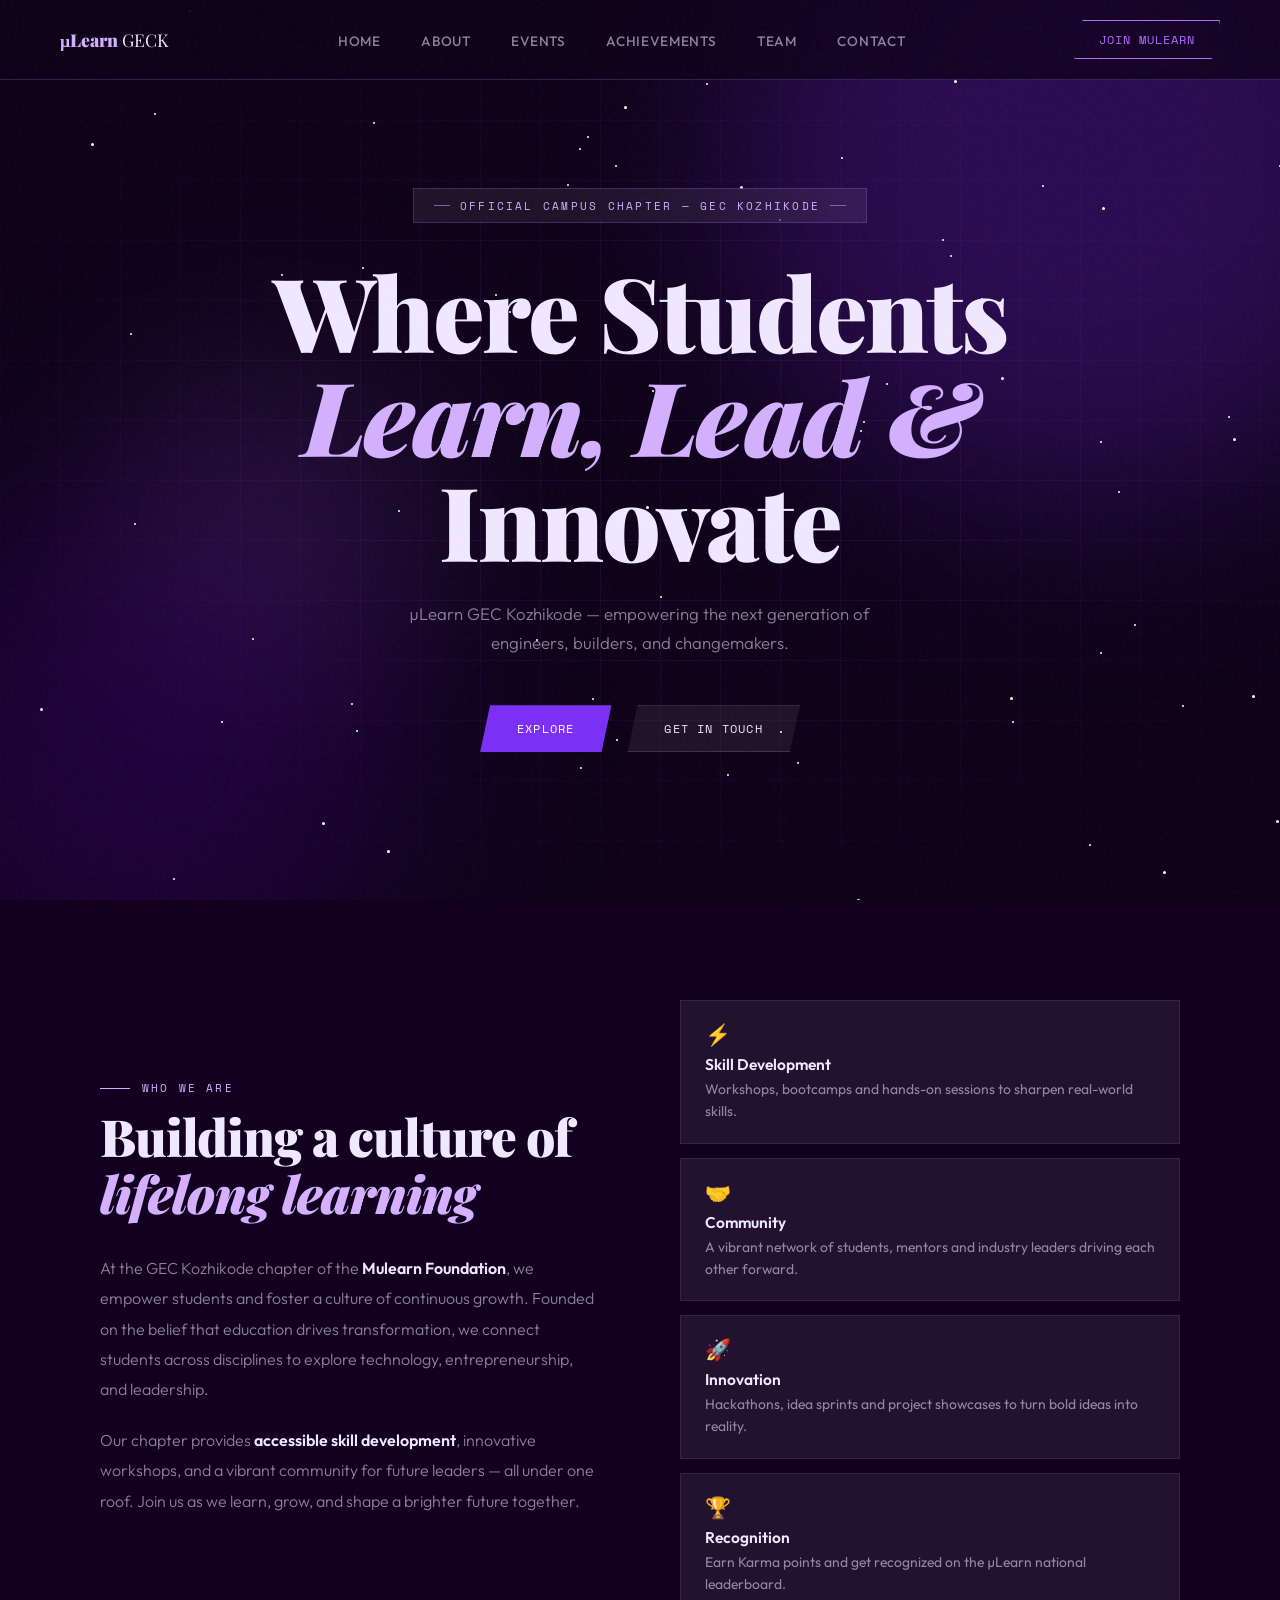
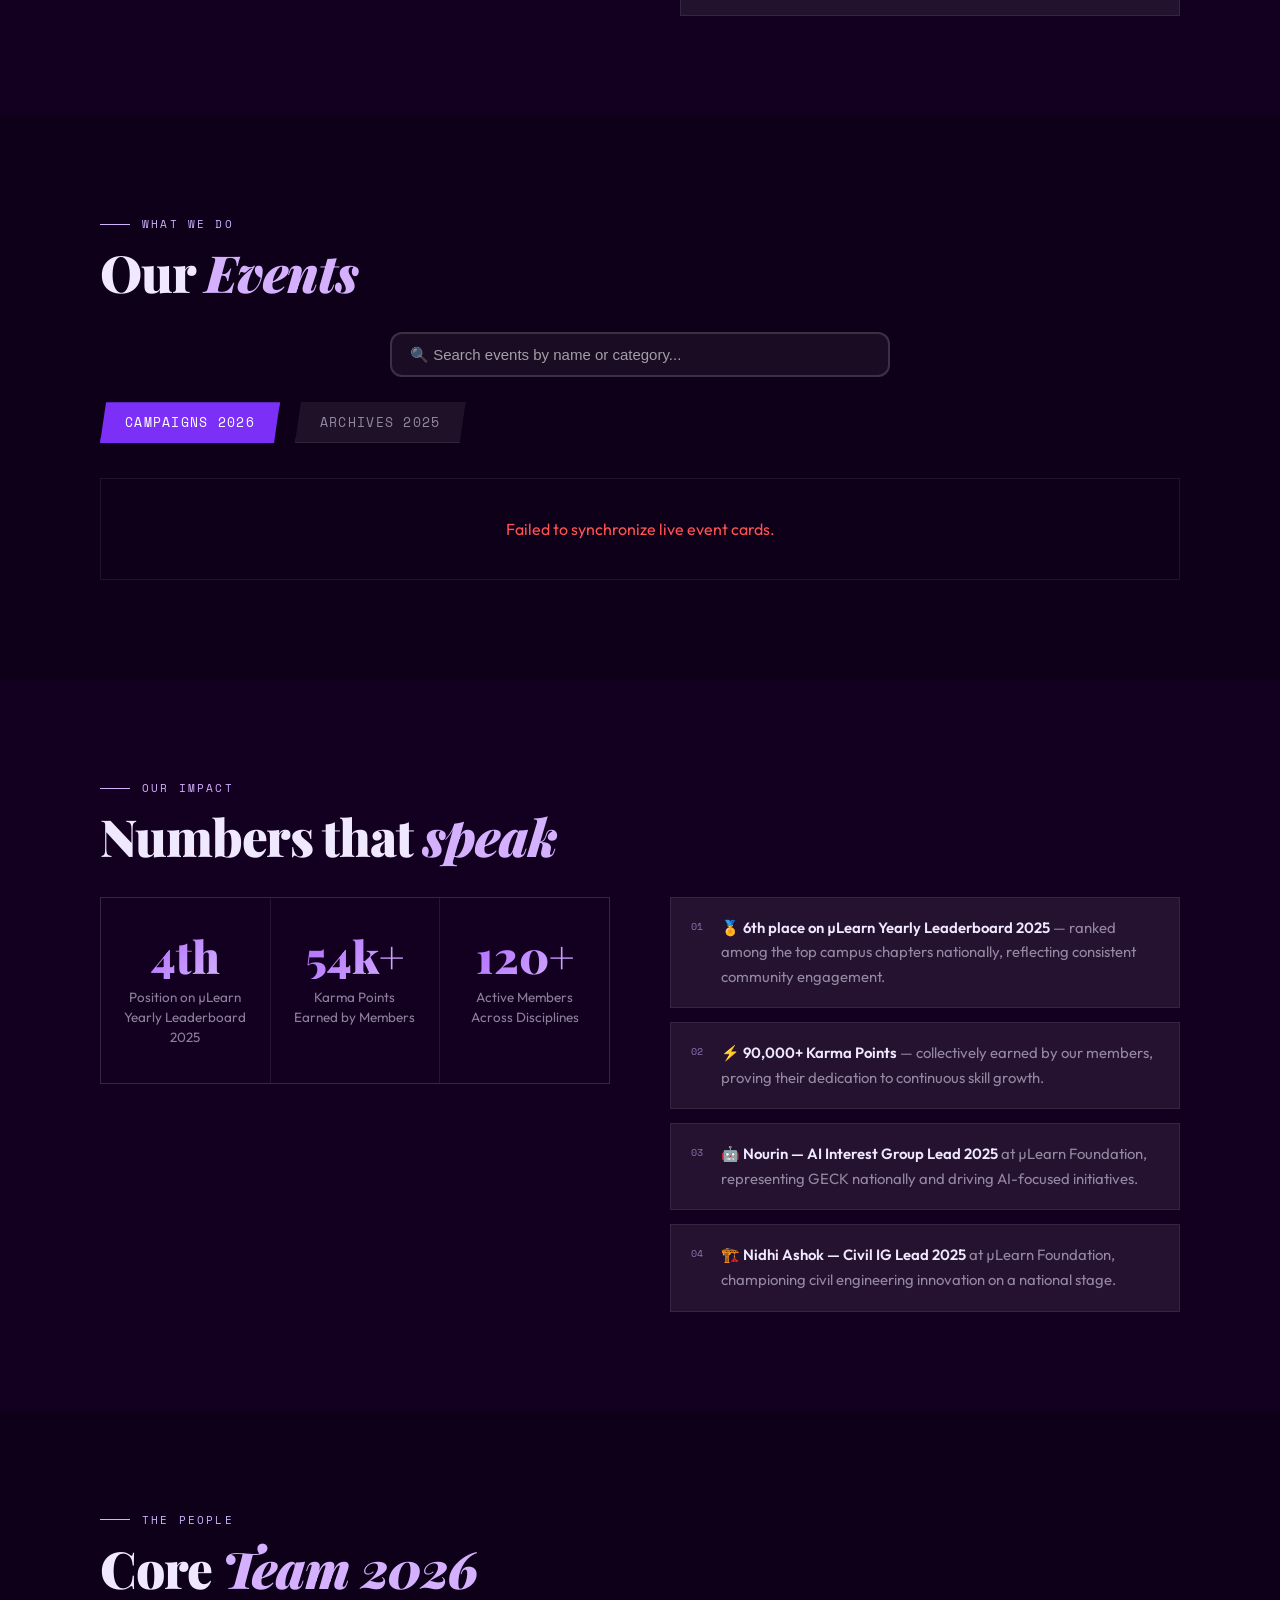
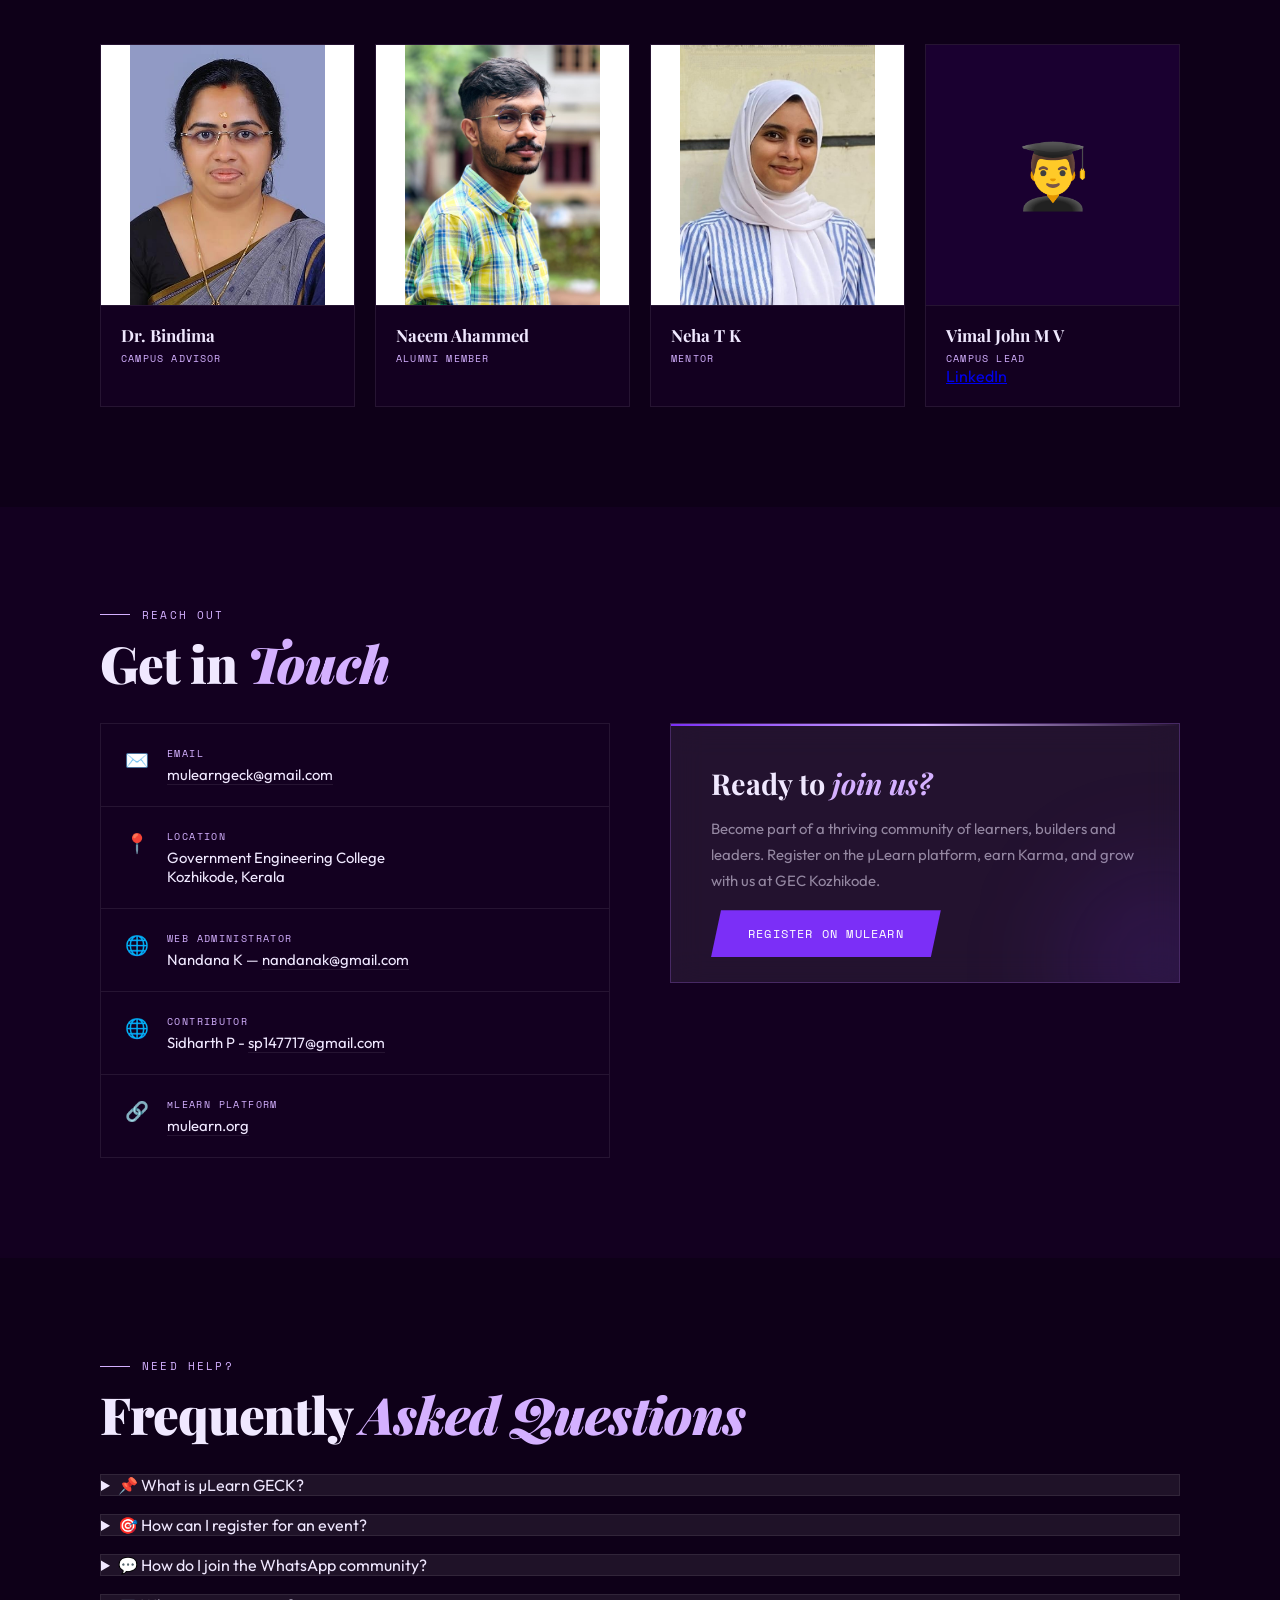
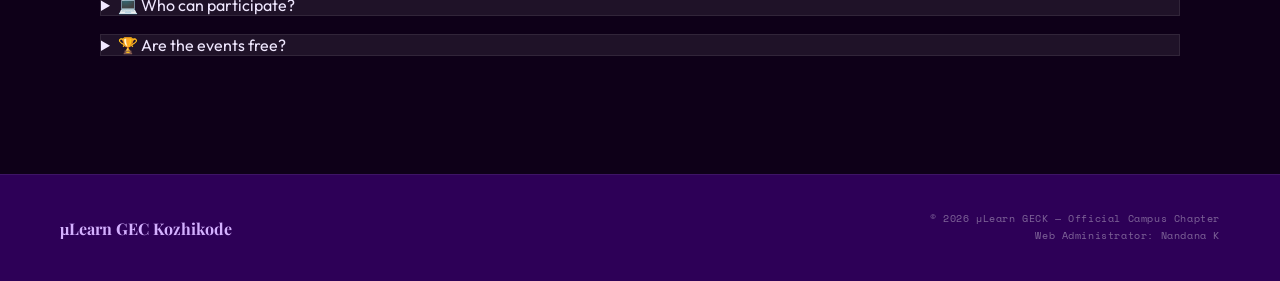
==== index.html @ adc40d64 "Update index.html" ====
<!DOCTYPE html>
<html lang="en">
<head>
  <meta charset="UTF-8" />
  <meta name="viewport" content="width=device-width, initial-scale=1.0"/>
  <title>µLearn GEC Kozhikode – Website</title>
  <link rel="stylesheet" href="styles.css">
  <style>
    /* Year Filter Tab Styling to match your website's purple cyber aesthetic */
    .year-filter-tabs {
      display: flex;
      gap: 15px;
      margin: 20px 0 35px 0;
    }
    .year-tab-btn {
      font-family: 'Space Mono', monospace;
      font-size: 0.8rem;
      letter-spacing: 0.1em;
      text-transform: uppercase;
      padding: 10px 24px;
      background: var(--glass);
      color: var(--text-muted);
      border: 1px solid var(--border-soft);
      cursor: pointer;
      transition: all 0.25s ease;
      clip-path: polygon(6px 0%, 100% 0%, calc(100% - 6px) 100%, 0% 100%);
    }
    .year-tab-btn:hover {
      border-color: var(--purple-light);
      color: var(--text);
    }
    .year-tab-btn.active {
      background: var(--purple-mid);
      color: var(--white);
      border-color: var(--purple-mid);
      box-shadow: 0 0 15px rgba(123,47,247,0.3);
    }
  </style>
</head>
<body>

  <nav>
    <a class="nav-brand" href="#home">µLearn <span>GECK</span></a>
    <ul class="nav-links">
      <li><a href="#home">Home</a></li>
      <li><a href="#about">About</a></li>
      <li><a href="#events">Events</a></li>
      <li><a href="#achievements">Achievements</a></li>
      <li><a href="#team">Team</a></li>
      <li><a href="#contact">Contact</a></li>
    </ul>
    <a class="nav-cta" href="https://mulearn.org" target="_blank">Join MuLearn</a>
  </nav>

  <section id="home">
    <div class="hero-grid-bg"></div>
    <div class="hero-orb orb-1"></div>
    <div class="hero-orb orb-2"></div>
    <div class="hero-orb orb-3"></div>
    <div class="stars" id="stars"></div>

    <div class="hero-inner">
      <div class="hero-eyebrow">Official Campus Chapter — GEC Kozhikode</div>
      <h1 class="hero-title">
        <span class="block">Where Students</span>
        <span class="block italic">Learn, Lead &</span>
        <span class="block">Innovate</span>
      </h1>
      <p class="hero-sub">
        µLearn GEC Kozhikode — empowering the next generation of<br/>
        engineers, builders, and changemakers.
      </p>
      <div class="hero-cta">
        <a class="btn-primary" href="#about">Explore</a>
        <a class="btn-ghost" href="#contact">Get In Touch</a>
      </div>
    </div>
  </section>

  <section id="about">
    <div class="wrap">
      <div class="about-layout">
        <div class="about-text reveal">
          <div class="section-eyebrow">Who We Are</div>
          <h2 class="section-heading">Building a culture of <span class="accent">lifelong learning</span></h2>
          <p>At the GEC Kozhikode chapter of the <strong>Mulearn Foundation</strong>, we empower students and foster a culture of continuous growth. Founded on the belief that education drives transformation, we connect students across disciplines to explore technology, entrepreneurship, and leadership.</p>
          <p>Our chapter provides <strong>accessible skill development</strong>, innovative workshops, and a vibrant community for future leaders — all under one roof. Join us as we learn, grow, and shape a brighter future together.</p>
        </div>
        <div class="about-pillars reveal" style="transition-delay:0.15s">
          <div class="pillar">
            <div class="pillar-icon">⚡</div>
            <div class="pillar-title">Skill Development</div>
            <div class="pillar-text">Workshops, bootcamps and hands-on sessions to sharpen real-world skills.</div>
          </div>
          <div class="pillar">
            <div class="pillar-icon">🤝</div>
            <div class="pillar-title">Community</div>
            <div class="pillar-text">A vibrant network of students, mentors and industry leaders driving each other forward.</div>
          </div>
          <div class="pillar">
            <div class="pillar-icon">🚀</div>
            <div class="pillar-title">Innovation</div>
            <div class="pillar-text">Hackathons, idea sprints and project showcases to turn bold ideas into reality.</div>
          </div>
          <div class="pillar">
            <div class="pillar-icon">🏆</div>
            <div class="pillar-title">Recognition</div>
            <div class="pillar-text">Earn Karma points and get recognized on the µLearn national leaderboard.</div>
          </div>
        </div>
      </div>
    </div>
  </section>

  <section id="events">
    <div class="wrap">
      <div class="section-eyebrow reveal">What We Do</div>
      <h2 class="section-heading reveal">Our <span class="accent">Events</span></h2>
      <div class="event-search reveal">
          <input
              type="text"
              id="eventSearch"
              placeholder="🔍 Search events by name or category..."
          >
      </div>
      <div class="year-filter-tabs reveal">
        <button class="year-tab-btn active" onclick="filterEventsByYear('2026', this)">Campaigns 2026</button>
        <button class="year-tab-btn" onclick="filterEventsByYear('2025', this)">Archives 2025</button>
      </div>

      <div class="slideshow-wrap reveal" style="transition-delay:0.1s">
        <div class="slides-track" id="slidesTrack">
          <p id="event-loading-msg" style="text-align: center; color: rgba(255,255,255,0.4); padding: 60px; width: 100%; font-family: 'Space Mono', monospace; font-size: 0.9rem;">
            Synchronizing with µLearn database operations matrix...
          </p>
        </div>
      </div>
    </div>
  </section>

  <section id="achievements">
    <div class="wrap">
      <div class="section-eyebrow reveal">Our Impact</div>
      <h2 class="section-heading reveal">Numbers that <span class="accent">speak</span></h2>
      <div class="achievements-layout">
        <div>
          <div class="stats-grid reveal" style="transition-delay:0.1s">
            <div class="stat-cell">
              <div class="stat-number" data-target="6" data-suffix="th">—</div>
              <div class="stat-label">Position on µLearn<br/>Yearly Leaderboard 2025</div>
            </div>
            <div class="stat-cell">
              <div class="stat-number" data-target="90" data-suffix="k+">—</div>
              <div class="stat-label">Karma Points<br/>Earned by Members</div>
            </div>
            <div class="stat-cell">
              <div class="stat-number" data-target="200" data-suffix="+">—</div>
              <div class="stat-label">Active Members<br/>Across Disciplines</div>
            </div>
          </div>
        </div>
        <div class="highlights-list reveal" style="transition-delay:0.2s">
          <div class="highlight-item">
            <div class="highlight-num">01</div>
            <div class="highlight-text"><strong>🏅 6th place on µLearn Yearly Leaderboard 2025</strong> — ranked among the top campus chapters nationally, reflecting consistent community engagement.</div>
          </div>
          <div class="highlight-item">
            <div class="highlight-num">02</div>
            <div class="highlight-text"><strong>⚡ 90,000+ Karma Points</strong> — collectively earned by our members, proving their dedication to continuous skill growth.</div>
          </div>
          <div class="highlight-item">
            <div class="highlight-num">03</div>
            <div class="highlight-text"><strong>🤖 Nourin — AI Interest Group Lead 2025</strong> at µLearn Foundation, representing GECK nationally and driving AI-focused initiatives.</div>
          </div>
          <div class="highlight-item">
            <div class="highlight-num">04</div>
            <div class="highlight-text"><strong>🏗️ Nidhi Ashok — Civil IG Lead 2025</strong> at µLearn Foundation, championing civil engineering innovation on a national stage.</div>
          </div>
        </div>
      </div>
    </div>
  </section>

  <section id="team">
    <div class="wrap">
      <div class="section-eyebrow reveal">The People</div>
      <h2 class="section-heading reveal">Core <span class="accent">Team 2026</span></h2>
      <div class="team-grid">
        <div class="team-card reveal">
          <div class="team-photo-wrap">
            <img class="team-photo" src="bindima.jpeg" alt="Dr. Bindima" onerror="this.parentElement.innerHTML='<div class=team-photo-placeholder>👩‍🏫</div>'">
          </div>
          <div class="team-info">
            <div class="team-name">Dr. Bindima</div>
            <div class="team-role">Campus Advisor</div>
          </div>
        </div>
        <div class="team-card reveal" style="transition-delay:0.1s">
          <div class="team-photo-wrap">
            <img class="team-photo" src="naem.jpeg" alt="Naeem Ahammed" onerror="this.parentElement.innerHTML='<div class=team-photo-placeholder>👨‍💻</div>'">
          </div>
          <div class="team-info">
            <div class="team-name">Naeem Ahammed</div>
            <div class="team-role">Alumni Member</div>
          </div>
        </div>
        <div class="team-card reveal" style="transition-delay:0.2s">
          <div class="team-photo-wrap">
            <img class="team-photo" src="neha.jpeg" alt="Neha T K" onerror="this.parentElement.innerHTML='<div class=team-photo-placeholder>👩‍💻</div>'">
          </div>
          <div class="team-info">
            <div class="team-name">Neha T K</div>
            <div class="team-role">Mentor</div>
          </div>
        </div>
        <div class="team-card reveal" style="transition-delay:0.3s">
          <div class="team-photo-wrap">
            <img class="team-photo" src="vimal.jpg" alt="Vimal John M V" onerror="this.parentElement.innerHTML='<div class=team-photo-placeholder>👨‍🎓</div>'">
          </div>
          <div class="team-info">
            <div class="team-name">Vimal John M V</div>
            <div class="team-role">Campus Lead</div>
            <a href="https://www.linkedin.com/in/vimal-john-m-v-4820b3317" target="_blank">
              LinkedIn
            </a>
          </div>
        </div>
      </div>
    </div>
  </section>

  <section id="contact">
    <div class="wrap">
      <div class="section-eyebrow reveal">Reach Out</div>
      <h2 class="section-heading reveal">Get in <span class="accent">Touch</span></h2>
      <div class="contact-layout">
        <div class="contact-items reveal" style="transition-delay:0.1s">
          <div class="contact-item">
            <div class="contact-icon">✉️</div>
            <div>
              <div class="contact-label">Email</div>
              <div class="contact-value"><a href="mailto:mulearngeck@gmail.com">mulearngeck@gmail.com</a></div>
            </div>
          </div>
          <div class="contact-item">
            <div class="contact-icon">📍</div>
            <div>
              <div class="contact-label">Location</div>
              <div class="contact-value">Government Engineering College<br/>Kozhikode, Kerala</div>
            </div>
          </div>
          <div class="contact-item">
            <div class="contact-icon">🌐</div>
            <div>
              <div class="contact-label">Web Administrator</div>
              <div class="contact-value">Nandana K — <a href="mailto:nandanak@gmail.com">nandanak@gmail.com</a></div>
            </div>
          </div>
          <div class="contact-item">
            <div class="contact-icon">🌐</div>
            <div>
              <div class="contact-label">Contributor</div>
              <div class="contact-value">Sidharth P - <a href="mailto:sp147717@gmail.com">sp147717@gmail.com</a></div>
            </div>
          </div>
          <div class="contact-item">
            <div class="contact-icon">🔗</div>
            <div>
              <div class="contact-label">µLearn Platform</div>
              <div class="contact-value"><a href="https://mulearn.org" target="_blank">mulearn.org</a></div>
            </div>
          </div>
        </div>
        <div class="join-box reveal" style="transition-delay:0.2s">
          <h3>Ready to <span>join us?</span></h3>
          <p>Become part of a thriving community of learners, builders and leaders. Register on the µLearn platform, earn Karma, and grow with us at GEC Kozhikode.</p>
          <a class="btn-primary" href="https://mulearn.org" target="_blank">Register on MuLearn</a>
        </div>
      </div>
    </div>
  </section>
<!-- FAQ Section -->
<section id="faq">
  <div class="wrap">

    <div class="section-eyebrow reveal">Need Help?</div>

    <h2 class="section-heading reveal">
      Frequently <span class="accent">Asked Questions</span>
    </h2>

    <div class="faq-list">

      <details class="faq-item reveal">
        <summary>📌 What is µLearn GECK?</summary>
        <p>
          µLearn GECK is the official µLearn campus chapter of Government Engineering College Kozhikode,
          helping students learn, build projects and participate in community events.
        </p>
      </details>

      <details class="faq-item reveal">
        <summary>🎯 How can I register for an event?</summary>
        <p>
          Visit the Events section, choose an event and click the Register button.
          Fill in your details and submit the registration form.
        </p>
      </details>

      <details class="faq-item reveal">
        <summary>💬 How do I join the WhatsApp community?</summary>
        <p>
          After successfully registering for an event, you will automatically be redirected to the official WhatsApp group.
        </p>
      </details>

      <details class="faq-item reveal">
        <summary>💻 Who can participate?</summary>
        <p>
          All students of Government Engineering College Kozhikode are welcome to participate in µLearn activities.
        </p>
      </details>

      <details class="faq-item reveal">
        <summary>🏆 Are the events free?</summary>
        <p>
          Yes. Most µLearn events are completely free unless otherwise mentioned in the event details.
        </p>
      </details>

    </div>

  </div>
</section>
  <footer>
    <div class="footer-brand">µLearn GEC Kozhikode</div>
    <div class="footer-copy">
      © 2026 µLearn GECK — Official Campus Chapter<br/>
      Web Administrator: Nandana K
    </div>
  </footer>

  <script>
    const SCRIPT_URL = 'https://script.google.com/macros/s/AKfycbxkkzGS8mEcLY0qJiwbIPaNBaRO2hbm0Dz-mVj1d4wJdqrTZWrVLJo9F7xFTNqnbP87Lg/exec';
    const track = document.getElementById('slidesTrack');
    
    // Master data arrays for multi-year scope management
    let allEventsCached = [];
    let activeYearFilter = '2026';

    function getDirectDriveImageUrl(url) {
      if (!url) return '';
      const trimmed = url.trim();
      if (!trimmed.includes('drive.google.com')) return trimmed;
      const match = trimmed.match(/\/file\/d\/([a-zA-Z0-9-_]+)/) || trimmed.match(/id=([a-zA-Z0-9-_]+)/);
      if (match && match[1]) {
        return `https://drive.google.com/thumbnail?sz=w1200&id=${match[1]}`;
      }
      return trimmed;
    }

    // Network ingestion pipeline
    fetch(SCRIPT_URL)
      .then(res => res.json())
      .then(data => {
        allEventsCached = data || [];
        // Render the default tab (2026) immediately upon successful download
        renderFilteredCarousel();
      })
      .catch(err => {
        console.error("Fetch failure:", err);
        track.innerHTML = `<p style="text-align:center; color:#ff5252; width:100%; padding:40px;">Failed to synchronize live event cards.</p>`;
      });
    document.getElementById("eventSearch").addEventListener("input", function () {
       renderFilteredCarousel();
    });

    // Filtering handler linked directly to sub-tab button elements
    function filterEventsByYear(year, buttonElement) {
      activeYearFilter = year;
      
      // Update visual active styling across tab buttons
      document.querySelectorAll('.year-tab-btn').forEach(btn => btn.classList.remove('active'));
      buttonElement.classList.add('active');
      
      renderFilteredCarousel();
    }

    function renderFilteredCarousel() {
      // Filter array on the fly based on whether the date string contains '2025' or '2026'
      
     const search = document.getElementById("eventSearch").value.toLowerCase();

     const filteredData = allEventsCached.filter(event => {
         const matchesYear = String(event.date || '').includes(activeYearFilter);
 
         const matchesSearch =
             (event.name || "").toLowerCase().includes(search) ||
             (event.category || "").toLowerCase().includes(search);

         return matchesYear && matchesSearch;
     }); 

      if(filteredData.length === 0) {
        track.innerHTML = `<p style="text-align:center; color:rgba(255,255,255,0.5); width:100%; padding:60px; font-family:'Space Mono', monospace; font-size:0.9rem;">No entries found for the year ${activeYearFilter}.</p>`;
        return;
      }

      track.innerHTML = '';
      const totalSlides = filteredData.length;

      filteredData.forEach((event, index) => {
        const slideNum = index + 1;
        const padIndex = String(slideNum).padStart(2, '0');
        const padTotal = String(totalSlides).padStart(2, '0');
        
        const assetImg = getDirectDriveImageUrl(event.imageurl || event.image);
        const encodedName = encodeURIComponent(event.name);
        const encodedCat = encodeURIComponent(event.category);

        // Real-time date boundary checking loop logic
       // Check for expiration first
        let isExpired = false;
        if (event.deadline) {
          const deadlineDate = new Date(event.deadline);
          const currentDate = new Date();
          if (!isNaN(deadlineDate.getTime()) && currentDate > deadlineDate) {
            isExpired = true;
          }
        }

        // Determine button action based on the 'registration link' column
        let buttonAction = `window.location.href='register.html?name=${encodedName}&cat=${encodedCat}'`;
        
        if (event['registration link'] && event['registration link'].trim().startsWith('http')) {
            buttonAction = `window.open('${event['registration link'].trim()}', '_blank')`;
        }

        // Generate the final button HTML
        const actionButtonHTML = isExpired 
          ? `<button class="register-btn" disabled style="background: rgba(255,255,255,0.05); color: var(--text-muted); border-color: var(--border-soft); cursor: not-allowed; transform: none; box-shadow: none;">Closed</button>`
          : `<button class="register-btn" onclick="${buttonAction}">Register</button>`;

        const slideHTML = `
          <div class="slide ${index === 0 ? 'active' : ''}" data-slide-idx="${index}">
            <div class="slide-img-wrap">
              <img class="slide-img" src="${assetImg}" alt="${event.name}" onerror="this.style.display='none'; this.nextElementSibling.style.display='flex';">
              <div class="slide-placeholder" style="display:none; width:100%; height:100%; background:var(--bg-3); align-items:center; justify-content:center; font-size:4rem;">🌌</div>
            </div>
            <div class="slide-content">
              <div class="slide-index">${padIndex} / ${padTotal}</div>
              <div class="slide-cat">${event.category}</div>
              <div class="slide-name">${event.name}</div>
              <div class="slide-desc">
                ${event.description}
                <br><br>
                <span style="color: var(--lavender); font-family: 'Space Mono', monospace; font-size: 0.8rem; display: block; margin-bottom: 5px;">
                  📅 Date: ${event.date} | 🪙 Cost: ${event.price}
                </span>
              </div>
              <div class="slide-controls">
                <button class="slide-btn global-prev-trigger" id="prevBtn" aria-label="Previous">&#8592;</button>
                <button class="slide-btn global-next-trigger" id="nextBtn" aria-label="Next">&#8594;</button>
                <div class="slide-dots"></div>
                <span class="slide-counter">${slideNum} / ${totalSlides}</span>
                ${actionButtonHTML}
              </div>
            </div>
          </div>
        `;
        track.innerHTML += slideHTML;
      });

      // Clear existing listeners by initializing a brand new structural instance loop
      initCarouselEngine(totalSlides);
    }

    function initCarouselEngine(total) {
      let currentIdx = 0;
      
      function updateSliderDOM(targetIdx) {
        const slides = document.querySelectorAll('.slide');
        if(slides.length === 0) return;
        
        slides[currentIdx].classList.remove('active');
        currentIdx = (targetIdx + total) % total;
        slides[currentIdx].classList.add('active');
        
        const dotContainers = document.querySelectorAll('.slide-dots');
        dotContainers.forEach(container => {
          container.innerHTML = '';
          for(let i=0; i<total; i++) {
            container.innerHTML += `<span class="dot ${i === currentIdx ? 'active' : ''}"></span>`;
          }
        });

        document.querySelectorAll('.slide-counter, .s-counter').forEach(el => {
          el.textContent = `${currentIdx + 1} / ${total}`;
        });
      }

      // Safeguard global click pipeline configuration
      if (!window.carouselListenerConfigured) {
        document.addEventListener('click', function(e) {
          const slides = document.querySelectorAll('.slide');
          const localTotal = slides.length;
          if(localTotal <= 1) return;

          // Find current active slide index manually
          let activeIdx = 0;
          slides.forEach((s, idx) => { if(s.classList.contains('active')) activeIdx = idx; });

          if(e.target.classList.contains('global-next-trigger') || e.target.id === 'nextBtn' || e.target.classList.contains('s-next')) {
            slides[activeIdx].classList.remove('active');
            let nextIdx = (activeIdx + 1) % localTotal;
            slides[nextIdx].classList.add('active');
            syncCarouselIndicators(nextIdx, localTotal);
          }
          if(e.target.classList.contains('global-prev-trigger') || e.target.id === 'prevBtn' || e.target.classList.contains('s-prev')) {
            slides[activeIdx].classList.remove('active');
            let prevIdx = (activeIdx - 1 + localTotal) % localTotal;
            slides[prevIdx].classList.add('active');
            syncCarouselIndicators(prevIdx, localTotal);
          }
        });
        window.carouselListenerConfigured = true;
      }

      function syncCarouselIndicators(idx, localTotal) {
        const dotContainers = document.querySelectorAll('.slide-dots');
        dotContainers.forEach(container => {
          container.innerHTML = '';
          for(let i=0; i<localTotal; i++) {
            container.innerHTML += `<span class="dot ${i === idx ? 'active' : ''}"></span>`;
          }
        });
        document.querySelectorAll('.slide-counter, .s-counter').forEach(el => {
          el.textContent = `${idx + 1} / ${localTotal}`;
        });
      }

      updateSliderDOM(0);
    }
  </script>
  <script src="scripts.js"></script>
</body>
</html>
---- styles.css ----
@import url('https://fonts.googleapis.com/css2?family=Playfair+Display:wght@400;700;900&family=Outfit:wght@300;400;500;600;700&family=Space+Mono:wght@400;700&display=swap');

/* ── INTEREST GROUP COMPACT ACCENTS ── */

/* Web Development - Cyber Cyan */
.sig-badge-web-development {
  border-color: rgba(0, 242, 254, 0.3) !important;
  color: #00f2fe !important;
}
.sig-badge-web-development .sig-bg-mark {
  background: #00f2fe !important;
}

/* IoT - Neon Orange */
.sig-badge-iot {
  border-color: rgba(255, 112, 67, 0.3) !important;
  color: #ff7043 !important;
}
.sig-badge-iot .sig-bg-mark {
  background: #ff7043 !important;
}

/* Civil - Emerald Green */
.sig-badge-civil {
  border-color: rgba(0, 230, 118, 0.3) !important;
  color: #00e676 !important;
}
.sig-badge-civil .sig-bg-mark {
  background: #00e676 !important;
}

/* Mech-Cad - Steel Blue */
.sig-badge-mech-cad {
  border-color: rgba(65, 105, 225, 0.3) !important;
  color: #4169e1 !important;
}
.sig-badge-mech-cad .sig-bg-mark {
  background: #4169e1 !important;
}

/* MuV - Sunset Pink */
.sig-badge-muv {
  border-color: rgba(255, 0, 127, 0.3) !important;
  color: #ff007f !important;
}
.sig-badge-muv .sig-bg-mark {
  background: #ff007f !important;
}

/* Muplay - Bright Yellow */
.sig-badge-muplay {
  border-color: rgba(255, 235, 59, 0.3) !important;
  color: #ffeb3b !important;
}
.sig-badge-muplay .sig-bg-mark {
  background: #ffeb3b !important;
}

/* AI - Futuristic Purple/White Glow */
.sig-badge-ai {
  border-color: rgba(176, 107, 255, 0.4) !important;
  color: #d4b0ff !important;
  text-shadow: 0 0 8px rgba(176,107,255,0.6);
}
.sig-badge-ai .sig-bg-mark {
  background: #7b2ff7 !important;
}

/* Cyber Security - Matrix Crimson Red */
.sig-badge-cyber-security {
  border-color: rgba(255, 23, 68, 0.3) !important;
  color: #ff1744 !important;
}
.sig-badge-cyber-security .sig-bg-mark {
  background: #ff1744 !important;
}

/* ── YEAR FILTER NAVIGATION TABS ── */
.year-filter-tabs {
  display: flex;
  gap: 15px;
  margin: 20px 0 35px 0;
}

.year-tab-btn {
  font-family: 'Space Mono', monospace;
  font-size: 0.8rem;
  letter-spacing: 0.1em;
  text-transform: uppercase;
  padding: 10px 24px;
  background: rgba(255, 255, 255, 0.03);
  color: rgba(255, 255, 255, 0.4);
  border: 1px solid rgba(176, 107, 255, 0.15);
  cursor: pointer;
  transition: all 0.25s cubic-bezier(0.23, 1, 0.32, 1);
  clip-path: polygon(6px 0%, 100% 0%, calc(100% - 6px) 100%, 0% 100%);
}

.year-tab-btn:hover {
  border-color: #b06bff;
  color: #fff;
  background: rgba(176, 107, 255, 0.05);
}

.year-tab-btn.active {
  background: #7b2ff7;
  color: #fff;
  border-color: #7b2ff7;
  box-shadow: 0 0 15px rgba(123, 47, 247, 0.35);
}
   
:root {
  --purple-deep: #2d0057;
  --purple-mid: #7b2ff7;
  --purple-light: #b06bff;
  --lavender: #d4b0ff;
  --soft: #ede0ff;
  --white: #fff;
  --bg: #0e0018;
  --bg-2: #130020;
  --bg-3: #1a0030;
  --glass: rgba(255,255,255,0.07);
  --glass-border: rgba(255,255,255,0.14);
  --glass-hover: rgba(255,255,255,0.12);
  --text: #f0e8ff;
  --text-muted: rgba(240,232,255,0.55);
  --border: rgba(176,107,255,0.25);
  --border-soft: rgba(255,255,255,0.08);
}

*, *::before, *::after { box-sizing: border-box; margin: 0; padding: 0; }
html { scroll-behavior: smooth; }

body {
  font-family: 'Outfit', sans-serif;
  background: var(--bg);
  color: var(--text);
  overflow-x: hidden;
}

body::before {
  content: '';
  position: fixed;
  inset: 0;
  background-image: url("data:image/svg+xml,%3Csvg viewBox='0 0 256 256' xmlns='http://www.w3.org/2000/svg'%3E%3Cfilter id='n'%3E%3CfeTurbulence type='fractalNoise' baseFrequency='0.9' numOctaves='4' stitchTiles='stitch'/%3E%3C/filter%3E%3Crect width='100%25' height='100%25' filter='url(%23n)' opacity='1'/%3E%3C/svg%3E");
  opacity: 0.03;
  pointer-events: none;
  z-index: 9999;
}

.register-body-wrapper {
  display: flex;
  justify-content: center;
  align-items: center;
  min-height: 100vh;
  padding: 120px 20px 60px;
  background-image: radial-gradient(circle at center, var(--bg-2) 0%, var(--bg) 100%);
}

::-webkit-scrollbar { width: 4px; }
::-webkit-scrollbar-track { background: var(--bg); }
::-webkit-scrollbar-thumb { background: var(--purple-mid); border-radius: 99px; }

/* ─── NAVBAR ─── */
nav {
  position: fixed;
  top: 0; left: 0; right: 0;
  z-index: 200;
  display: flex;
  align-items: center;
  justify-content: space-between;
  padding: 20px 60px;
  background: rgba(14,0,24,0.72);
  backdrop-filter: blur(24px);
  -webkit-backdrop-filter: blur(24px);
  border-bottom: 1px solid var(--border);
  animation: navIn 0.9s cubic-bezier(.23,1,.32,1) both;
}
@keyframes navIn { from { transform: translateY(-100%); opacity:0; } to { transform: none; opacity:1; } }

.nav-brand {
  font-family: 'Playfair Display', serif;
  font-weight: 900;
  font-size: 1.1rem;
  color: var(--lavender);
  text-decoration: none;
}
.nav-brand span { color: var(--text); font-weight: 400; }

.nav-links { display: flex; gap: 40px; list-style: none; }
.nav-links a {
  color: var(--text-muted);
  text-decoration: none;
  font-size: 0.85rem;
  font-weight: 500;
  letter-spacing: 0.06em;
  text-transform: uppercase;
  transition: color 0.2s;
  position: relative;
}
.nav-links a::after {
  content: '';
  position: absolute;
  bottom: -4px; left: 0; right: 100%;
  height: 1px;
  background: var(--lavender);
  transition: right 0.3s cubic-bezier(.23,1,.32,1);
}
.nav-links a:hover { color: var(--lavender); }
.nav-links a:hover::after { right: 0; }

.nav-cta {
  font-family: 'Space Mono', monospace;
  font-size: 0.75rem;
  padding: 10px 24px;
  border: 1px solid var(--purple-light);
  color: var(--purple-light);
  text-decoration: none;
  letter-spacing: 0.08em;
  text-transform: uppercase;
  transition: all 0.25s;
  clip-path: polygon(8px 0%, 100% 0%, calc(100% - 8px) 100%, 0% 100%);
}
.nav-cta:hover { background: var(--purple-mid); color: var(--white); border-color: var(--purple-mid); }

/* ─── HERO ─── */
#home {
  min-height: 100vh;
  display: grid;
  place-items: center;
  padding: 140px 60px 100px;
  position: relative;
  overflow: hidden;
}

.hero-grid-bg {
  position: absolute;
  inset: 0;
  background-image:
    linear-gradient(rgba(176,107,255,0.08) 1px, transparent 1px),
    linear-gradient(90deg, rgba(176,107,255,0.08) 1px, transparent 1px);
  background-size: 60px 60px;
  mask-image: radial-gradient(ellipse 70% 60% at 50% 50%, black 30%, transparent 100%);
}

.hero-orb {
  position: absolute;
  border-radius: 50%;
  filter: blur(100px);
  animation: pulse 6s ease-in-out infinite alternate;
}
.orb-1 { width: 700px; height: 700px; background: rgba(123,47,247,0.25); top: -200px; right: -150px; }
.orb-2 { width: 500px; height: 500px; background: rgba(45,0,87,0.55); bottom: -100px; left: -100px; animation-delay: -3s; }
.orb-3 { width: 300px; height: 300px; background: rgba(176,107,255,0.15); top: 40%; left: 10%; animation-delay: -5s; }
@keyframes pulse { from { transform: scale(1); } to { transform: scale(1.08); } }

.stars { position: absolute; inset: 0; pointer-events: none; overflow: hidden; }
.star {
  position: absolute;
  background: white;
  border-radius: 50%;
  animation: twinkle 3s ease-in-out infinite alternate;
}
@keyframes twinkle { from { opacity: 0.15; transform: scale(0.8); } to { opacity: 0.9; transform: scale(1.3); } }

.hero-inner { position: relative; z-index: 2; text-align: center; max-width: 900px; }

.hero-eyebrow {
  display: inline-flex;
  align-items: center;
  gap: 10px;
  font-family: 'Space Mono', monospace;
  font-size: 0.7rem;
  letter-spacing: 0.2em;
  text-transform: uppercase;
  color: var(--lavender);
  border: 1px solid var(--border);
  background: var(--glass);
  backdrop-filter: blur(10px);
  padding: 8px 20px;
  margin-bottom: 36px;
  animation: riseIn 0.9s 0.3s both;
}
.hero-eyebrow::before, .hero-eyebrow::after { content: ''; width: 16px; height: 1px; background: var(--lavender); opacity: 0.5; }

.hero-title {
  font-family: 'Playfair Display', serif;
  font-weight: 900;
  font-size: clamp(3rem, 8vw, 6.5rem);
  line-height: 1.02;
  letter-spacing: -0.02em;
  animation: riseIn 0.9s 0.45s both;
}
.hero-title .italic { font-style: italic; color: var(--lavender); }
.hero-title .block { display: block; }

.hero-sub {
  margin-top: 28px;
  font-size: 1.05rem;
  color: var(--text-muted);
  line-height: 1.7;
  animation: riseIn 0.9s 0.6s both;
  font-weight: 300;
}

.hero-cta {
  margin-top: 48px;
  display: flex;
  gap: 16px;
  justify-content: center;
  flex-wrap: wrap;
  animation: riseIn 0.9s 0.75s both;
}

.btn-primary {
  font-family: 'Space Mono', monospace;
  font-size: 0.75rem;
  letter-spacing: 0.1em;
  text-transform: uppercase;
  padding: 14px 36px;
  background: var(--purple-mid);
  color: var(--white);
  text-decoration: none;
  clip-path: polygon(10px 0%, 100% 0%, calc(100% - 10px) 100%, 0% 100%);
  transition: all 0.25s;
  border: 1px solid transparent;
}
.btn-primary:hover { background: var(--purple-deep); border-color: var(--purple-light); transform: translateY(-2px); box-shadow: 0 10px 30px rgba(123,47,247,0.4); }

.btn-ghost {
  font-family: 'Space Mono', monospace;
  font-size: 0.75rem;
  letter-spacing: 0.1em;
  text-transform: uppercase;
  padding: 14px 36px;
  border: 1px solid var(--glass-border);
  background: var(--glass);
  backdrop-filter: blur(10px);
  color: var(--text);
  text-decoration: none;
  clip-path: polygon(10px 0%, 100% 0%, calc(100% - 10px) 100%, 0% 100%);
  transition: all 0.25s;
}
.btn-ghost:hover { border-color: var(--lavender); color: var(--lavender); transform: translateY(-2px); }

@keyframes riseIn { from { opacity:0; transform: translateY(30px); } to { opacity:1; transform:none; } }

.hero-scroll {
  position: absolute;
  bottom: 40px; left: 50%;
  transform: translateX(-50%);
  display: flex; flex-direction: column; align-items: center; gap: 8px;
  font-family: 'Space Mono', monospace;
  font-size: 0.62rem;
  letter-spacing: 0.15em;
  text-transform: uppercase;
  color: var(--text-muted);
  animation: riseIn 1s 1.2s both;
}
.scroll-track { width: 1px; height: 50px; background: var(--border-soft); position: relative; overflow: hidden; }
.scroll-track::after {
  content: '';
  position: absolute;
  top: -20px; left: 0; width: 1px; height: 20px;
  background: var(--lavender);
  animation: scrollLine 1.5s ease-in-out infinite;
}
@keyframes scrollLine { from { top: -20px; } to { top: 60px; } }

/* ─── LAYOUT ─── */
.wrap { max-width: 1200px; margin: 0 auto; padding: 100px 60px; }

.section-eyebrow {
  font-family: 'Space Mono', monospace;
  font-size: 0.68rem;
  letter-spacing: 0.2em;
  text-transform: uppercase;
  color: var(--lavender);
  margin-bottom: 12px;
  display: flex; align-items: center; gap: 12px;
}
.section-eyebrow::before { content: ''; display: inline-block; width: 30px; height: 1px; background: var(--lavender); }

.section-heading {
  font-family: 'Playfair Display', serif;
  font-weight: 900;
  font-size: clamp(2rem, 4vw, 3.2rem);
  letter-spacing: -0.02em;
  line-height: 1.1;
  margin-bottom: 32px;
}
.section-heading .accent { color: var(--lavender); font-style: italic; }

/* ─── ABOUT ─── */
#about { background: var(--bg-2); }

.about-layout {
  display: grid;
  grid-template-columns: 1fr 1fr;
  gap: 80px;
  align-items: center;
}

.about-text p { color: var(--text-muted); line-height: 1.9; font-size: 1rem; font-weight: 300; margin-bottom: 20px; }
.about-text p strong { color: var(--text); font-weight: 600; }

.about-pillars { display: grid; gap: 14px; }

.pillar {
  border: 1px solid var(--border-soft);
  padding: 20px 24px;
  position: relative;
  overflow: hidden;
  background: var(--glass);
  backdrop-filter: blur(8px);
  transition: border-color 0.3s, background 0.3s;
}
.pillar::before {
  content: '';
  position: absolute; top: 0; left: 0; width: 3px; height: 100%;
  background: linear-gradient(180deg, var(--purple-mid), var(--lavender));
  transform: scaleY(0); transform-origin: top;
  transition: transform 0.35s cubic-bezier(.23,1,.32,1);
}
.pillar:hover { border-color: var(--border); background: var(--glass-hover); }
.pillar:hover::before { transform: scaleY(1); }
.pillar-icon { font-size: 1.3rem; margin-bottom: 7px; }
.pillar-title { font-weight: 600; font-size: 0.97rem; margin-bottom: 4px; }
.pillar-text { color: var(--text-muted); font-size: 0.87rem; line-height: 1.6; }

/* ─── EVENTS SLIDESHOW ─── */
#events { background: var(--bg); }

.slideshow-wrap {
  position: relative;
  margin-top: 10px;
  overflow: hidden;
  border: 1px solid var(--border-soft);
}

.slides-track {
  display: flex;
  width: 100%;
}

.slide {
  min-width: 100%;
  width: 100%;
  display: none;
  grid-template-columns: 1fr 1fr;
  opacity: 0;
}

.slide.active {
  display: grid;
  opacity: 1;
  animation: slideFadeIn 0.4s ease-in-out forwards;
}
@keyframes slideFadeIn { from { opacity: 0; } to { opacity: 1; } }

.slide-img-wrap {
  position: relative;
  height: 420px;
  overflow: hidden;
  background: var(--bg-3);
}
.slide-img-wrap::after {
  content: '';
  position: absolute; inset: 0;
  background: linear-gradient(90deg, transparent 60%, var(--bg));
  pointer-events: none;
}
.slide-img {
  width: 100%;
  height: 100%;
  object-fit: contain;
  display: block;
  transition: transform 0.8s cubic-bezier(.23,1,.32,1);
}

.slide-placeholder {
  width: 100%; height: 420px;
  display: flex; align-items: center; justify-content: center;
  font-size: 5rem;
}

.slide-content {
  display: flex;
  flex-direction: column;
  justify-content: center;
  padding: 52px 52px 52px 44px;
  background: var(--bg);
}

.slide-index {
  font-family: 'Space Mono', monospace;
  font-size: 0.62rem;
  letter-spacing: 0.2em;
  color: var(--text-muted);
  margin-bottom: 16px;
}
.slide-cat {
  font-family: 'Space Mono', monospace;
  font-size: 0.65rem;
  letter-spacing: 0.18em;
  text-transform: uppercase;
  color: var(--lavender);
  margin-bottom: 12px;
}
.slide-name {
  font-family: 'Playfair Display', serif;
  font-weight: 900;
  font-size: clamp(1.6rem, 3vw, 2.4rem);
  line-height: 1.15;
  margin-bottom: 18px;
}
.slide-desc {
  color: var(--text-muted);
  font-size: 0.95rem;
  line-height: 1.75;
  font-weight: 300;
  margin-bottom: 30px;
}

.slide-controls {
  display: flex;
  align-items: center;
  gap: 16px;
  margin-top: auto;
  padding-top: 15px;
  width: 100%;
}
.slide-btn {
  width: 44px; height: 44px;
  border: 1px solid var(--border);
  background: var(--glass);
  color: var(--text);
  font-size: 1.1rem;
  cursor: pointer;
  display: flex; align-items: center; justify-content: center;
  transition: all 0.25s;
  clip-path: polygon(6px 0%, 100% 0%, calc(100% - 6px) 100%, 0% 100%);
  flex-shrink: 0;
}
.slide-btn:hover { background: var(--purple-mid); border-color: var(--purple-mid); }

.slide-dots { display: flex; gap: 8px; align-items: center; }
.dot {
  width: 6px; height: 6px;
  border-radius: 50%;
  background: var(--border-soft);
  cursor: pointer;
  transition: all 0.3s;
  border: none; padding: 0;
  display: inline-block;
}
.dot.active { background: var(--lavender); width: 22px; border-radius: 3px; }

.slide-counter {
  font-family: 'Space Mono', monospace;
  font-size: 0.68rem;
  color: var(--text-muted);
  margin-left: auto;
}

.register-btn {
  font-family: 'Space Mono', monospace;
  font-size: 0.72rem;
  letter-spacing: 0.08em;
  text-transform: uppercase;
  padding: 10px 24px;
  background: linear-gradient(135deg, var(--purple-mid), var(--purple-deep));
  color: var(--white);
  border: 1px solid var(--purple-light);
  cursor: pointer;
  transition: all 0.25s ease;
  clip-path: polygon(8px 0%, 100% 0%, calc(100% - 8px) 100%, 0% 100%);
  margin-left: 15px;
}
.register-btn:hover {
  background: var(--purple-light);
  color: var(--bg);
  transform: translateY(-2px);
  box-shadow: 0 6px 20px rgba(176,107,255,0.3);
}
.register-btn:active { transform: translateY(0); }

/* ─── ACHIEVEMENTS ─── */
#achievements { background: var(--bg-2); }

.achievements-layout {
  display: grid;
  grid-template-columns: 1fr 1fr;
  gap: 60px;
  align-items: start;
}

.stats-grid {
  display: grid;
  grid-template-columns: repeat(3, 1fr);
  gap: 1px;
  background: var(--border-soft);
  border: 1px solid var(--border-soft);
  margin-top: 0;
}

.stat-cell {
  background: var(--bg-2);
  padding: 36px 20px;
  position: relative; overflow: hidden;
  transition: background 0.3s;
  display: flex;
  flex-direction: column;
  align-items: center;
  text-align: center;
}
.stat-cell:hover { background: var(--bg-3); }
.stat-cell::after {
  content: '';
  position: absolute; bottom: 0; left: 0; right: 0; height: 2px;
  background: linear-gradient(90deg, var(--purple-mid), var(--lavender), transparent);
  transform: scaleX(0); transform-origin: left;
  transition: transform 0.4s;
}
.stat-cell:hover::after { transform: scaleX(1); }

.stat-number {
  font-family: 'Playfair Display', serif;
  font-weight: 900; font-size: 2.8rem;
  background: linear-gradient(135deg, var(--purple-light), var(--lavender));
  -webkit-background-clip: text; -webkit-text-fill-color: transparent;
  background-clip: text;
  line-height: 1; margin-bottom: 8px;
}
.stat-label {
  color: var(--text-muted);
  font-size: 0.84rem;
  line-height: 1.5;
  text-align: center;
}

.highlights-list { display: flex; flex-direction: column; gap: 14px; }

.highlight-item {
  display: flex; gap: 18px;
  padding: 18px 20px;
  border: 1px solid var(--border-soft);
  background: var(--glass);
  align-items: flex-start;
  transition: border-color 0.3s, background 0.3s;
}
.highlight-item:hover { border-color: var(--border); background: var(--glass-hover); }

.highlight-num { font-family: 'Space Mono', monospace; font-size: 0.62rem; color: var(--lavender); opacity: 0.6; padding-top: 3px; flex-shrink: 0; }
.highlight-text { font-size: 0.93rem; line-height: 1.65; color: var(--text-muted); }
.highlight-text strong { color: var(--text); font-weight: 600; }

/* ─── TEAM ─── */
#team { background: var(--bg); }

.team-grid {
  display: grid;
  grid-template-columns: repeat(4, 1fr);
  gap: 20px;
  margin-top: 48px;
}

.team-card {
  border: 1px solid var(--border-soft);
  overflow: hidden;
  background: var(--bg-2);
  transition: border-color 0.3s, transform 0.3s;
}
.team-card:hover { border-color: var(--border); transform: translateY(-6px); }
.team-card:hover .team-photo { transform: scale(1.05); }

.team-photo-wrap { height: 260px; overflow: hidden; background: white; }
.team-photo { width: 100%; height: 100%; object-fit: contain; display: block; background: white; transition: transform 0.5s cubic-bezier(.23,1,.32,1); }
.team-photo-placeholder { width: 100%; height: 260px; display: flex; align-items: center; justify-content: center; font-size: 4rem; background: var(--bg-3); }

.team-info { padding: 18px 20px 20px; border-top: 1px solid var(--border-soft); }
.team-name { font-family: 'Playfair Display', serif; font-weight: 700; font-size: 1.05rem; margin-bottom: 5px; }
.team-role { font-family: 'Space Mono', monospace; font-size: 0.62rem; letter-spacing: 0.12em; text-transform: uppercase; color: var(--lavender); }

/* ─── CONTACT ─── */
#contact { background: var(--bg-2); }

.contact-layout {
  display: grid;
  grid-template-columns: 1fr 1fr;
  gap: 60px;
  align-items: start;
}

.contact-items { display: flex; flex-direction: column; border: 1px solid var(--border-soft); }
.contact-item {
  display: flex; align-items: flex-start; gap: 18px;
  padding: 22px 24px; border-bottom: 1px solid var(--border-soft);
  transition: background 0.2s;
}
.contact-item:last-child { border-bottom: none; }
.contact-item:hover { background: var(--glass); }
.contact-icon { font-size: 1.2rem; flex-shrink: 0; margin-top: 2px; }
.contact-label { font-family: 'Space Mono', monospace; font-size: 0.62rem; letter-spacing: 0.14em; text-transform: uppercase; color: var(--lavender); margin-bottom: 4px; }
.contact-value { color: var(--text); font-size: 0.93rem; }
.contact-value a { color: var(--text); text-decoration: none; border-bottom: 1px solid var(--border-soft); transition: color 0.2s, border-color 0.2s; }
.contact-value a:hover { color: var(--lavender); border-color: var(--lavender); }

.join-box {
  border: 1px solid var(--border);
  padding: 40px;
  background: var(--glass);
  backdrop-filter: blur(16px);
  position: relative; overflow: hidden;
}
.join-box::before {
  content: '';
  position: absolute; top: 0; left: 0; width: 100%; height: 2px;
  background: linear-gradient(90deg, var(--purple-mid), var(--lavender), transparent);
}
.join-box::after {
  content: '';
  position: absolute; bottom: -80px; right: -80px;
  width: 200px; height: 200px;
  background: rgba(123,47,247,0.12);
  border-radius: 50%; filter: blur(50px);
}
.join-box h3 { font-family: 'Playfair Display', serif; font-size: 1.8rem; font-weight: 700; margin-bottom: 14px; }
.join-box h3 span { color: var(--lavender); font-style: italic; }
.join-box p { color: var(--text-muted); font-size: 0.93rem; line-height: 1.75; margin-bottom: 28px; }

/* ─── DYNAMIC FORMS AND CONTAINERS OVERRIDES ─── */
.form-container {
  width: 100%;
  max-width: 460px;
  padding: 40px;
  border-radius: 12px;
  position: relative;
  z-index: 5;
  background: var(--bg-3);
  border: 1px solid var(--border);
  box-shadow: 0 30px 60px rgba(0, 0, 0, 0.8);
}
.form-container h2 {
  font-family: 'Playfair Display', serif;
  font-weight: 700; font-size: 1.8rem;
  margin-bottom: 25px; text-align: center; color: var(--lavender);
}
.form-group { margin-bottom: 20px; }
.form-container label {
  display: block; margin-bottom: 8px;
  font-family: 'Space Mono', monospace; font-size: 0.68rem;
  letter-spacing: 0.1em; text-transform: uppercase; color: var(--text-muted);
}
.form-container input[type="text"],
.form-container input[type="email"],
.form-container input[type="tel"],
.form-container select {
  width: 100%; padding: 12px 16px;
  font-family: 'Outfit', sans-serif; font-size: 0.95rem;
  color: var(--text); background: rgba(0, 0, 0, 0.4);
  border: 1px solid var(--border-soft); border-radius: 4px;
  transition: border-color 0.25s, box-shadow 0.25s;
}
.form-container select option { background-color: var(--bg-3); color: var(--text); }
.form-container input:focus, 
.form-container select:focus {
  outline: none; border-color: var(--purple-light);
  box-shadow: 0 0 10px rgba(176, 107, 255, 0.25);
}
.form-container button[type="submit"] {
  width: 100%; padding: 14px; margin-top: 10px;
  font-family: 'Space Mono', monospace; font-size: 0.8rem;
  font-weight: 700; letter-spacing: 0.08em; text-transform: uppercase;
  color: var(--white); background: var(--purple-mid);
  border: none; cursor: pointer;
  clip-path: polygon(8px 0%, 100% 0%, calc(100% - 8px) 100%, 0% 100%);
  transition: background 0.25s, transform 0.2s;
}
.form-container button[type="submit"]:hover { background: var(--purple-light); transform: translateY(-2px); }

/* ─── FOOTER ─── */
footer {
  background: var(--purple-deep);
  border-top: 1px solid rgba(255,255,255,0.08);
  padding: 36px 60px;
  display: flex; justify-content: space-between; align-items: center;
}
.footer-brand { font-family: 'Playfair Display', serif; font-weight: 700; color: var(--lavender); font-size: 1rem; }
.footer-copy { font-family: 'Space Mono', monospace; font-size: 0.62rem; color: rgba(255,255,255,0.4); letter-spacing: 0.06em; text-align: right; line-height: 1.7; }

/* ─── REVEAL ─── */
.reveal { opacity: 0; transform: translateY(32px); transition: opacity 0.8s cubic-bezier(.23,1,.32,1), transform 0.8s cubic-bezier(.23,1,.32,1); }
.reveal.visible { opacity: 1; transform: none; }

/* ─── RESPONSIVE ─── */
@media (max-width: 900px) {
  nav { padding: 16px 20px; }
  .nav-links { display: none; }
  .wrap { padding: 70px 20px; }
  .about-layout, .achievements-layout, .contact-layout { grid-template-columns: 1fr; gap: 36px; }
  .slide { grid-template-columns: 1fr; }
  .slide-img-wrap { height: 240px; }
  .slide-img-wrap::after { background: linear-gradient(0deg, var(--bg) 0%, transparent 60%); }
  .slide-content { padding: 28px 24px 32px; }
  .team-grid { grid-template-columns: repeat(2, 1fr); }
  #home { padding: 120px 20px 80px; }
  footer { flex-direction: column; gap: 12px; padding: 28px 20px; }
  .footer-copy { text-align: center; }

  /* ── SLIDER BUTTON VISIBILITY ON MOBILE ── */
  .slide-controls {
    display: flex;
    flex-wrap: wrap;
    gap: 12px;
    align-items: center;
    width: 100%;
    margin-top: 20px;
  }

  .register-btn {
    width: 100%;
    margin-left: 0 !important;
    margin-top: 8px;
    padding: 12px 20px;
    text-align: center;
  }
}

@media (max-width: 500px) {
  .stats-grid { grid-template-columns: 1fr; }
  .team-grid { grid-template-columns: repeat(2, 1fr); }
}
.event-search {
  display: flex;
  justify-content: center;
  margin: 25px 0;
}

.event-search input {
  width: 100%;
  max-width: 500px;
  padding: 12px 18px;
  border: 2px solid rgba(255,255,255,0.15);
  border-radius: 12px;
  background: rgba(255,255,255,0.05);
  color: white;
  font-size: 15px;
  outline: none;
}

.event-search input::placeholder {
  color: rgba(255,255,255,0.6);
}

.event-search input:focus {
  border-color: var(--purple-light);
  box-shadow: 0 0 10px rgba(170,120,255,0.4);
}
/* ================= FAQ SECTION ================= */

#faq {
  background: var(--bg);
}

.faq-container {
  max-width: 900px;
  margin: 50px auto 0;
}

.faq-item {
  margin-bottom: 18px;
  border: 1px solid var(--border-soft);
  background: var(--glass);
  overflow: hidden;
  transition: all 0.3s ease;
}

.faq-item:hover {
  border-color: var(--purple-light);
}

.faq-question {
  width: 100%;
  background: transparent;
  color: var(--text);
  padding: 18px 24px;
  font-size: 16px;
  font-weight: 600;
  border: none;
  cursor: pointer;
  display: flex;
  justify-content: space-between;
  align-items: center;
  text-align: left;
}

.faq-question span {
  font-size: 24px;
  color: var(--lavender);
  transition: transform 0.3s;
}

.faq-answer {
  max-height: 0;
  overflow: hidden;
  color: var(--text-muted);
  line-height: 1.7;
  padding: 0 24px;
  transition: all 0.35s ease;
}

.faq-item.active .faq-answer {
  max-height: 200px;
  padding: 0 24px 20px;
}

.faq-item.active .faq-question span {
  transform: rotate(45deg);
}
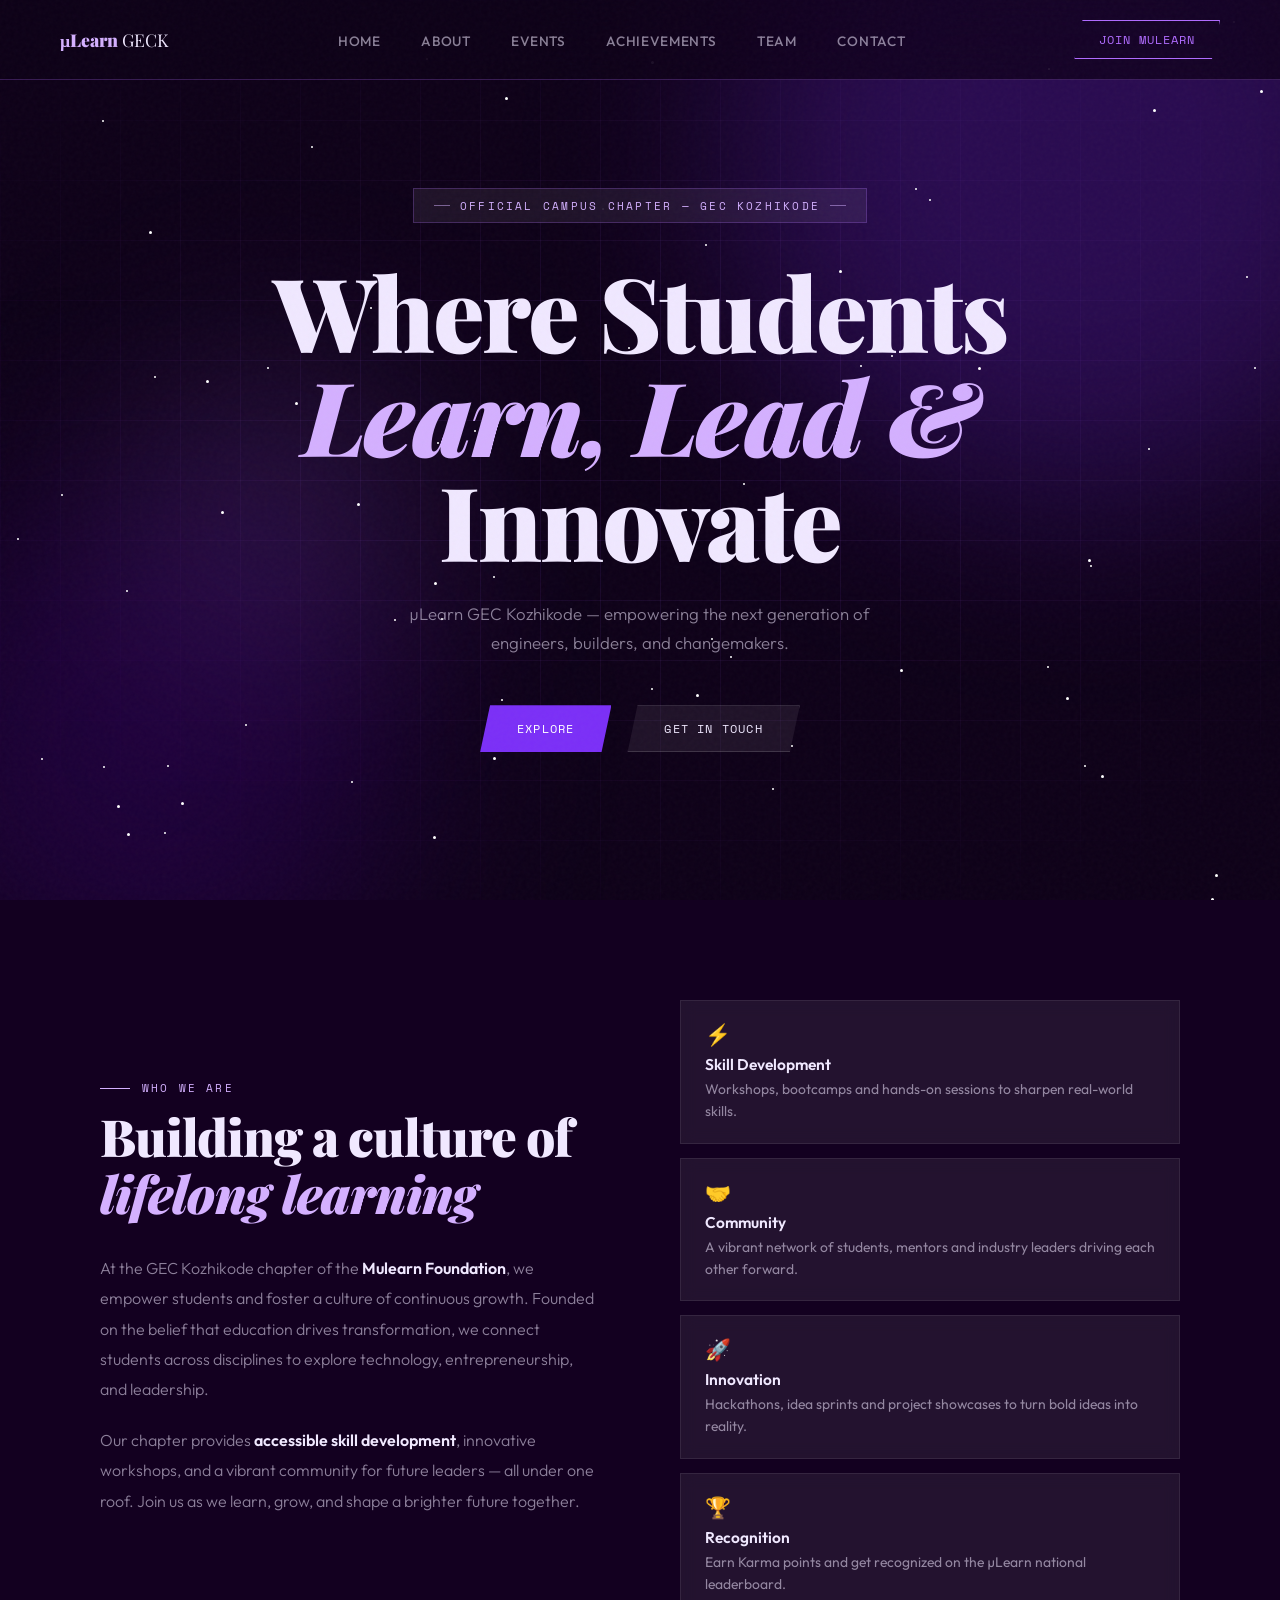
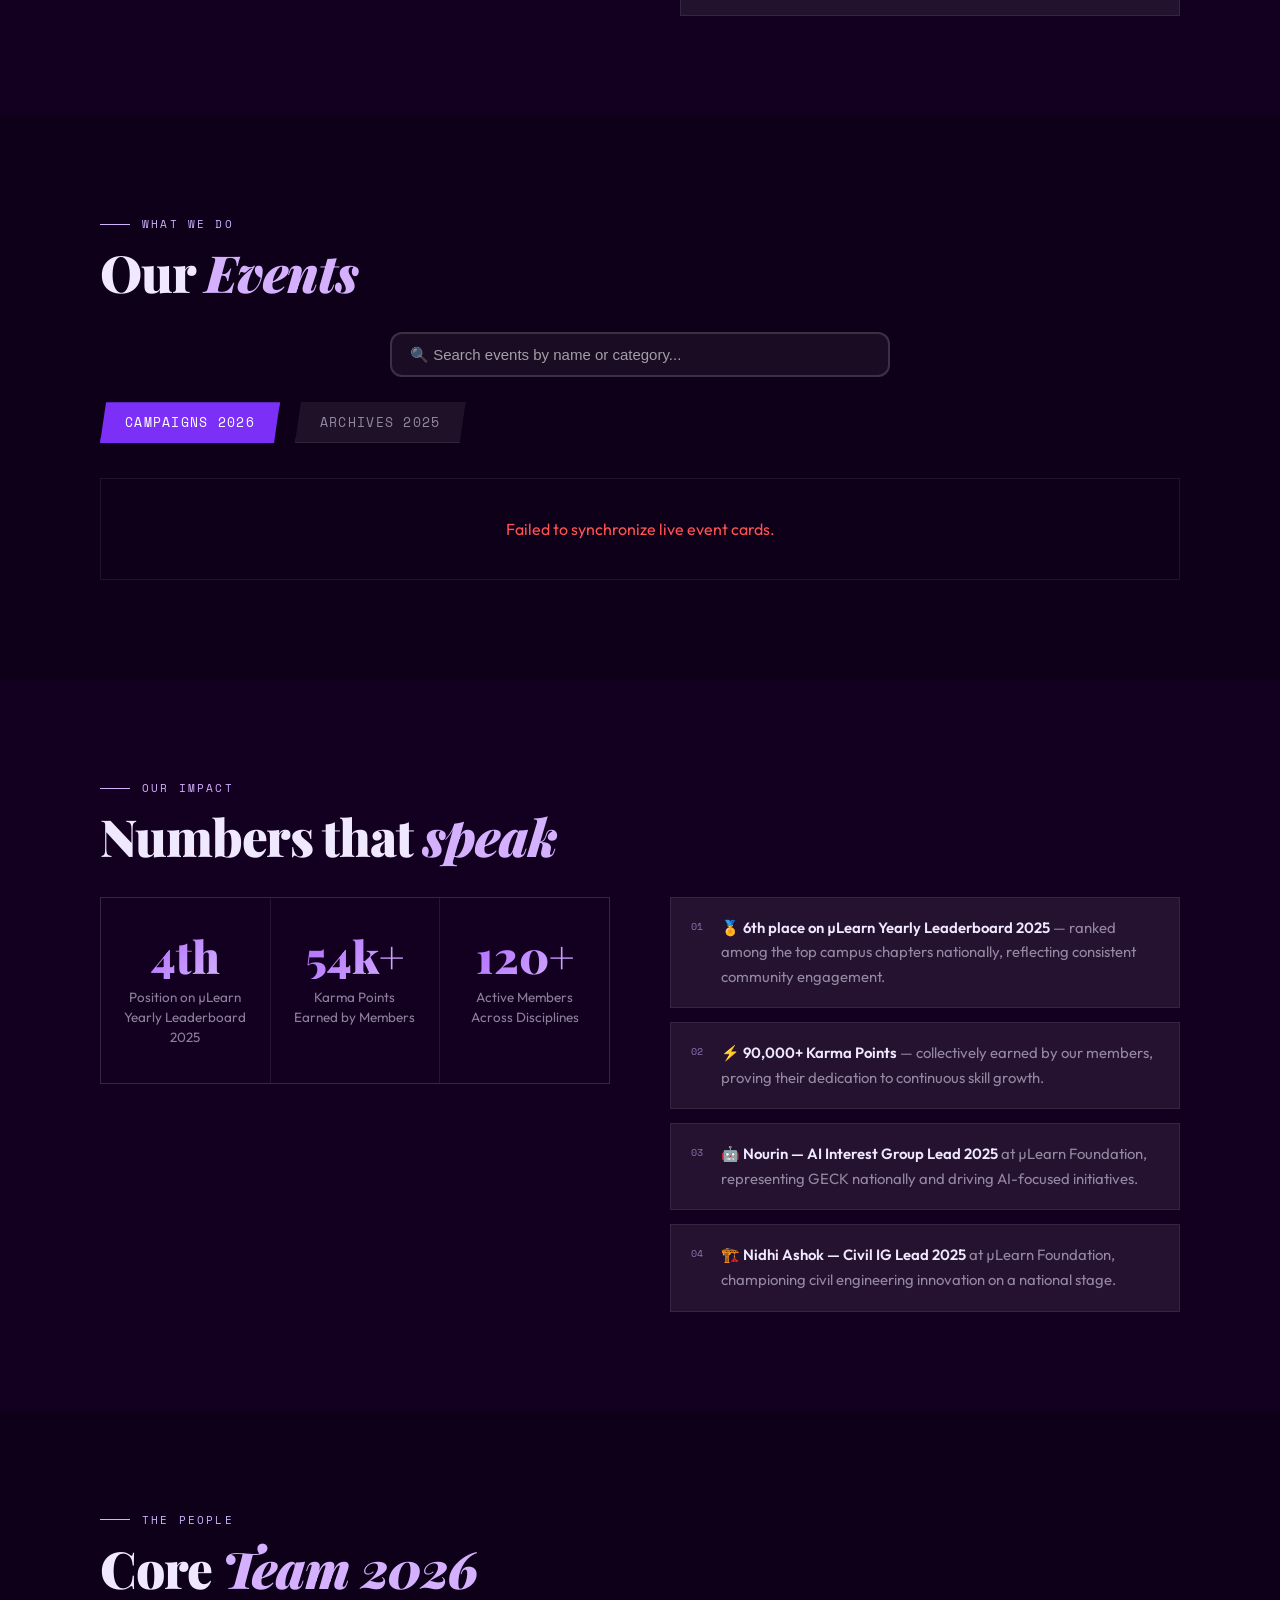
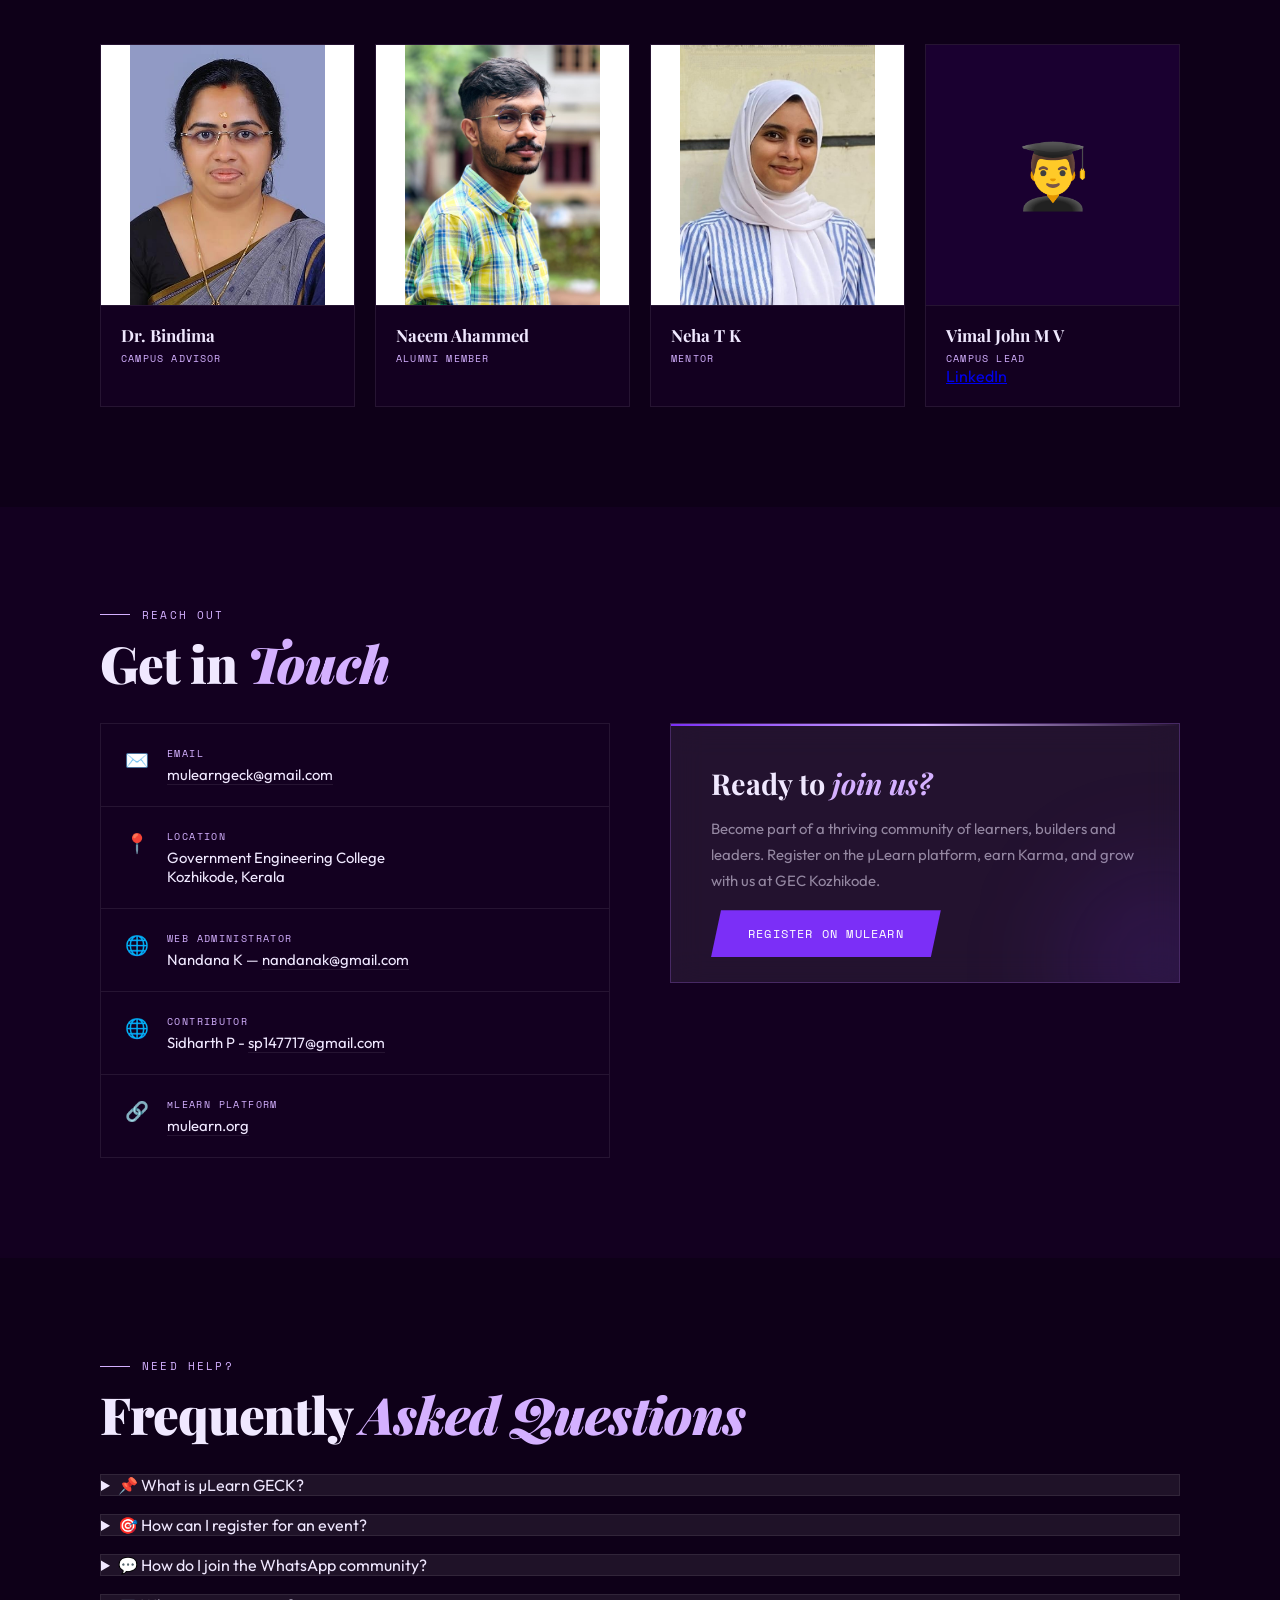
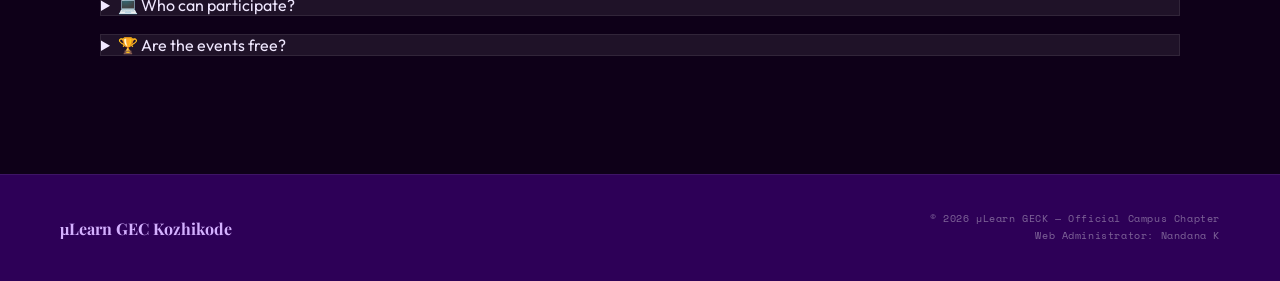
==== commit 766854bf: "Update index.html" ====
--- a/index.html
+++ b/index.html
@@ -220,9 +220,11 @@
           <div class="team-info">
             <div class="team-name">Vimal John M V</div>
             <div class="team-role">Campus Lead</div>
+            <p style="color:white;">
             <a href="https://www.linkedin.com/in/vimal-john-m-v-4820b3317" target="_blank">
               LinkedIn
             </a>
+            </p>
           </div>
         </div>
       </div>
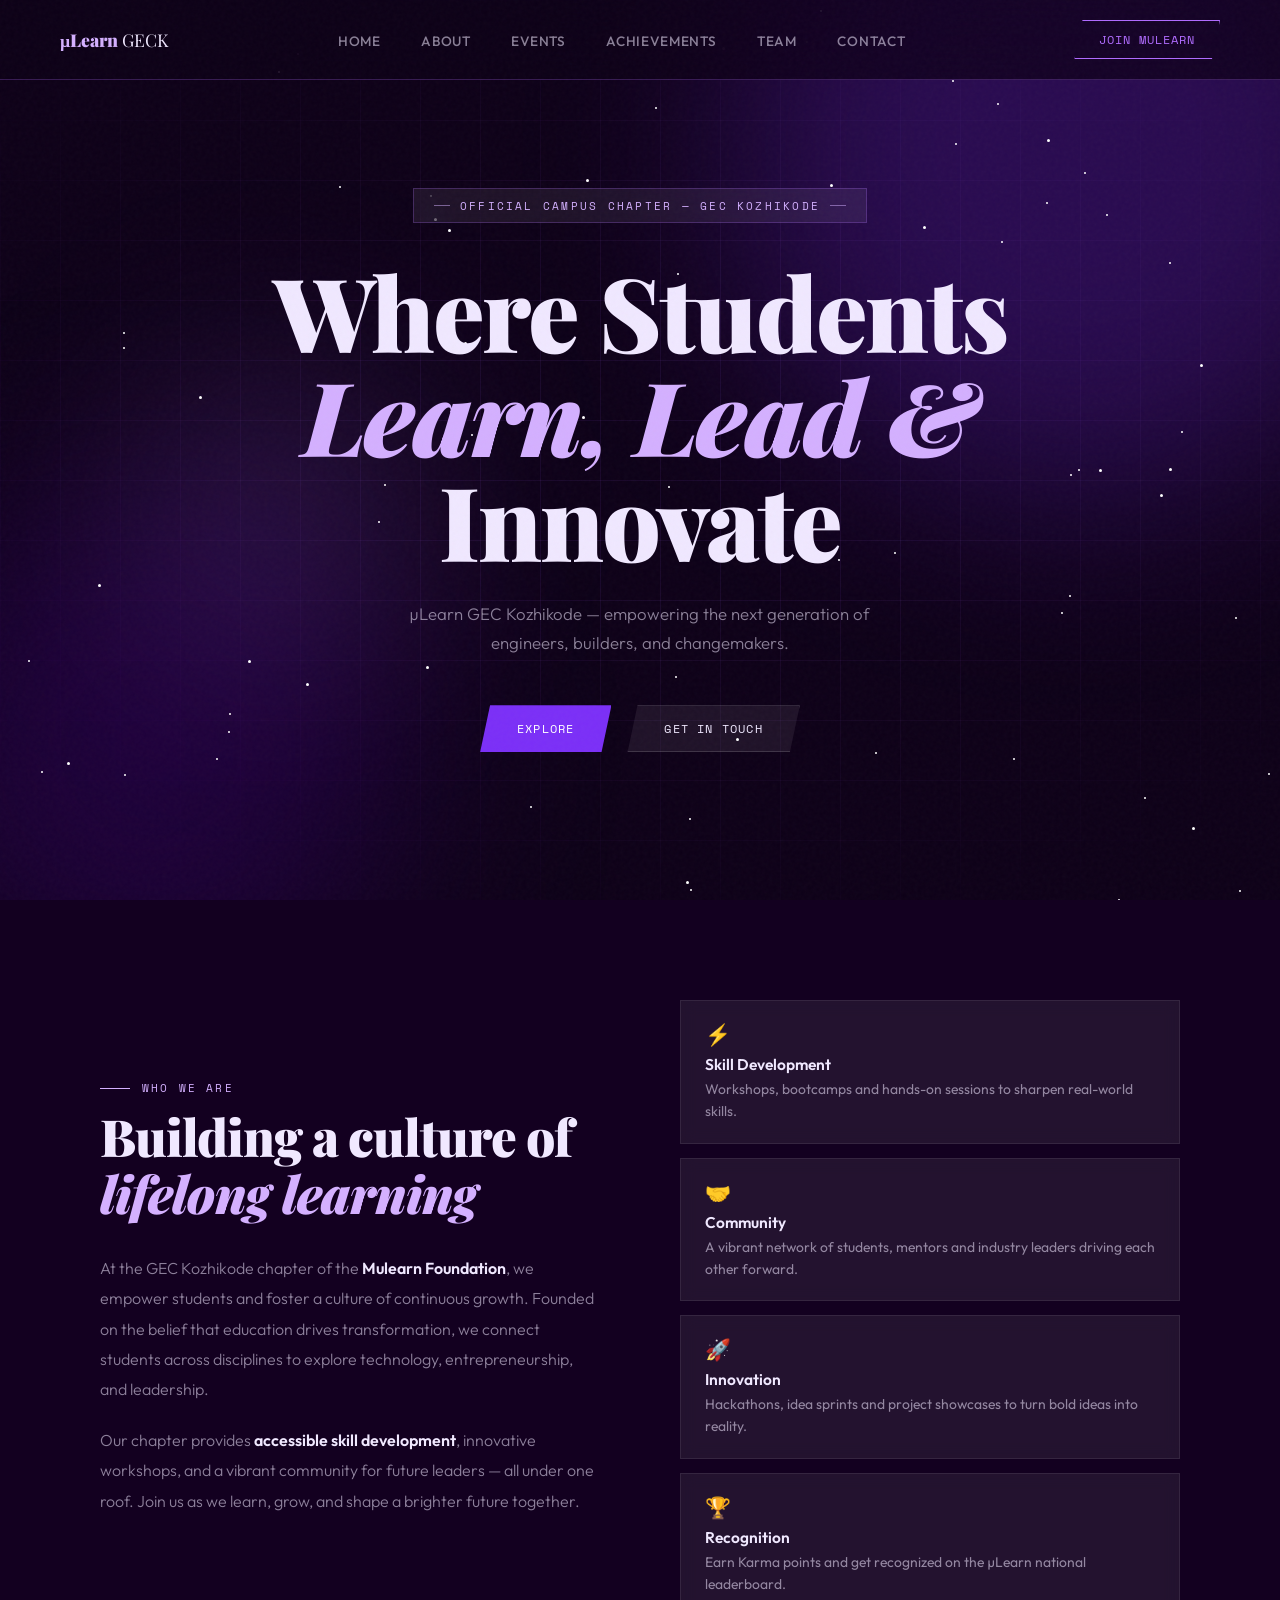
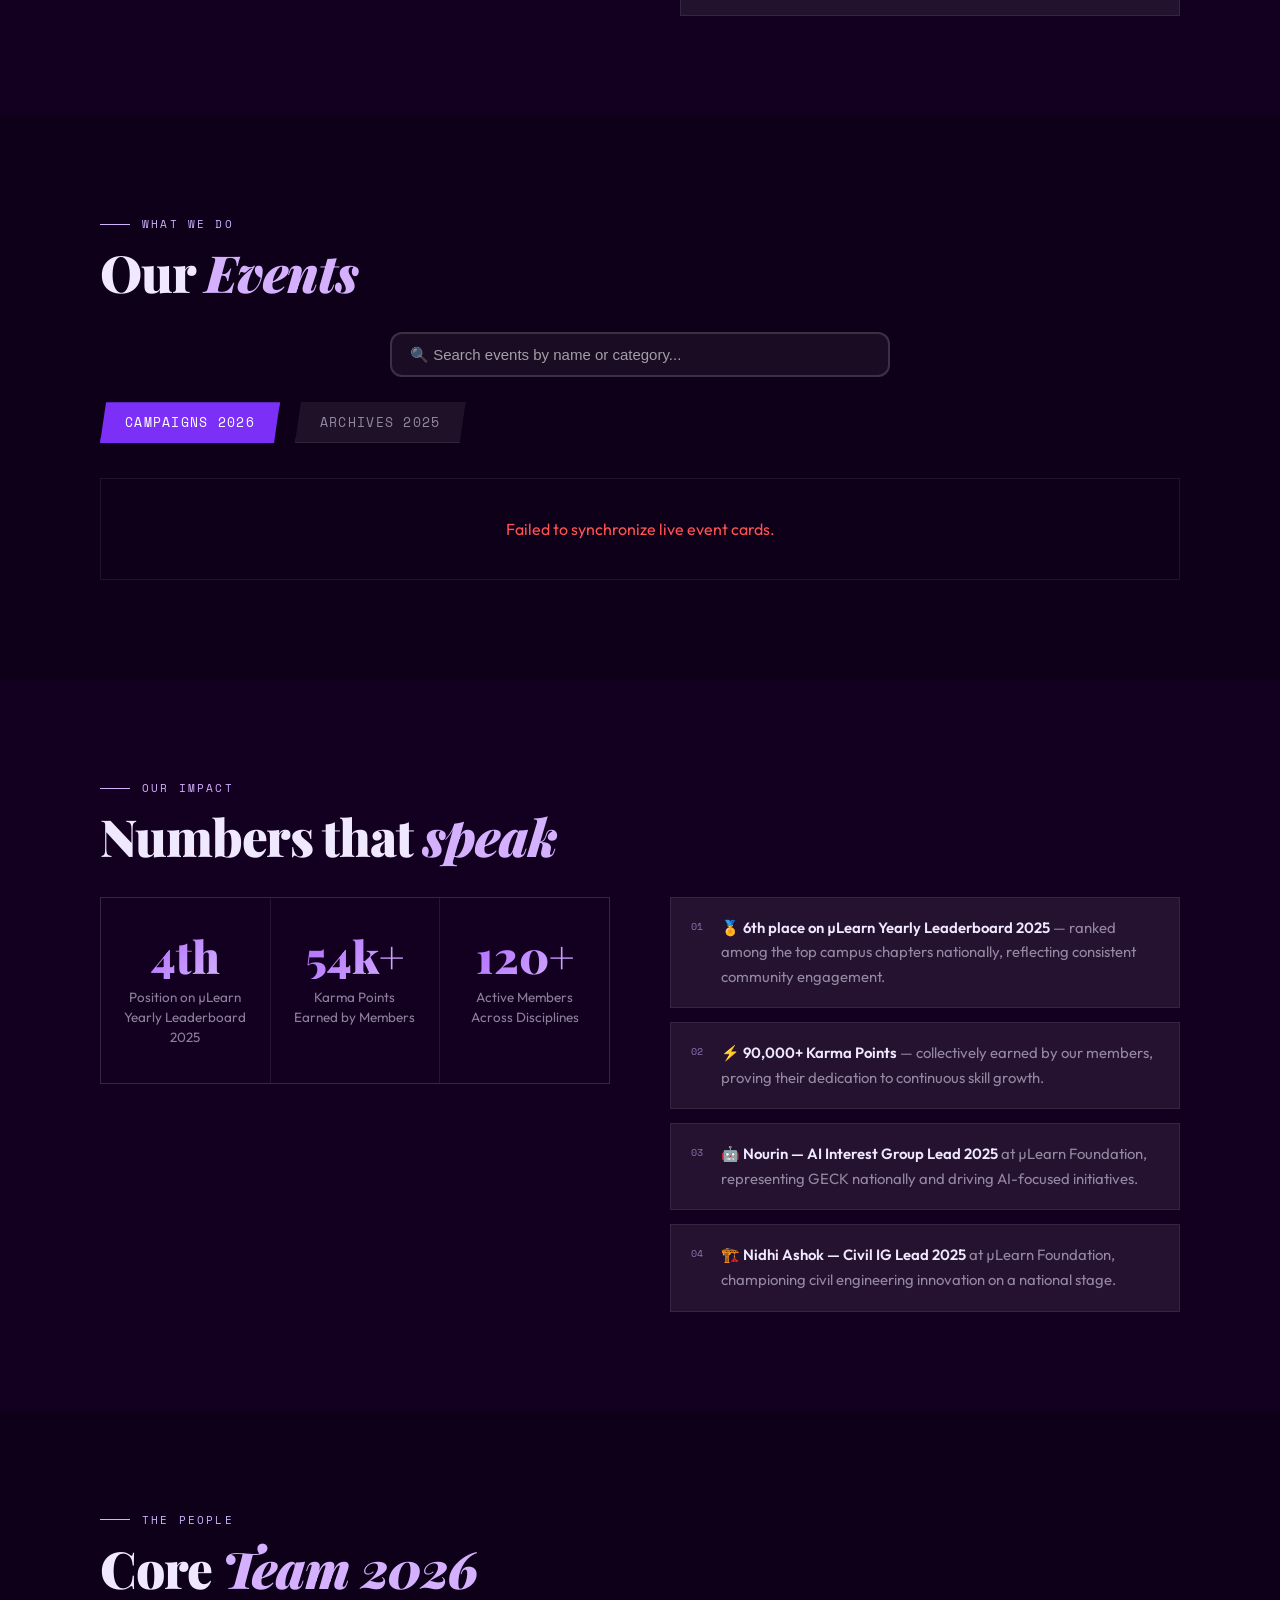
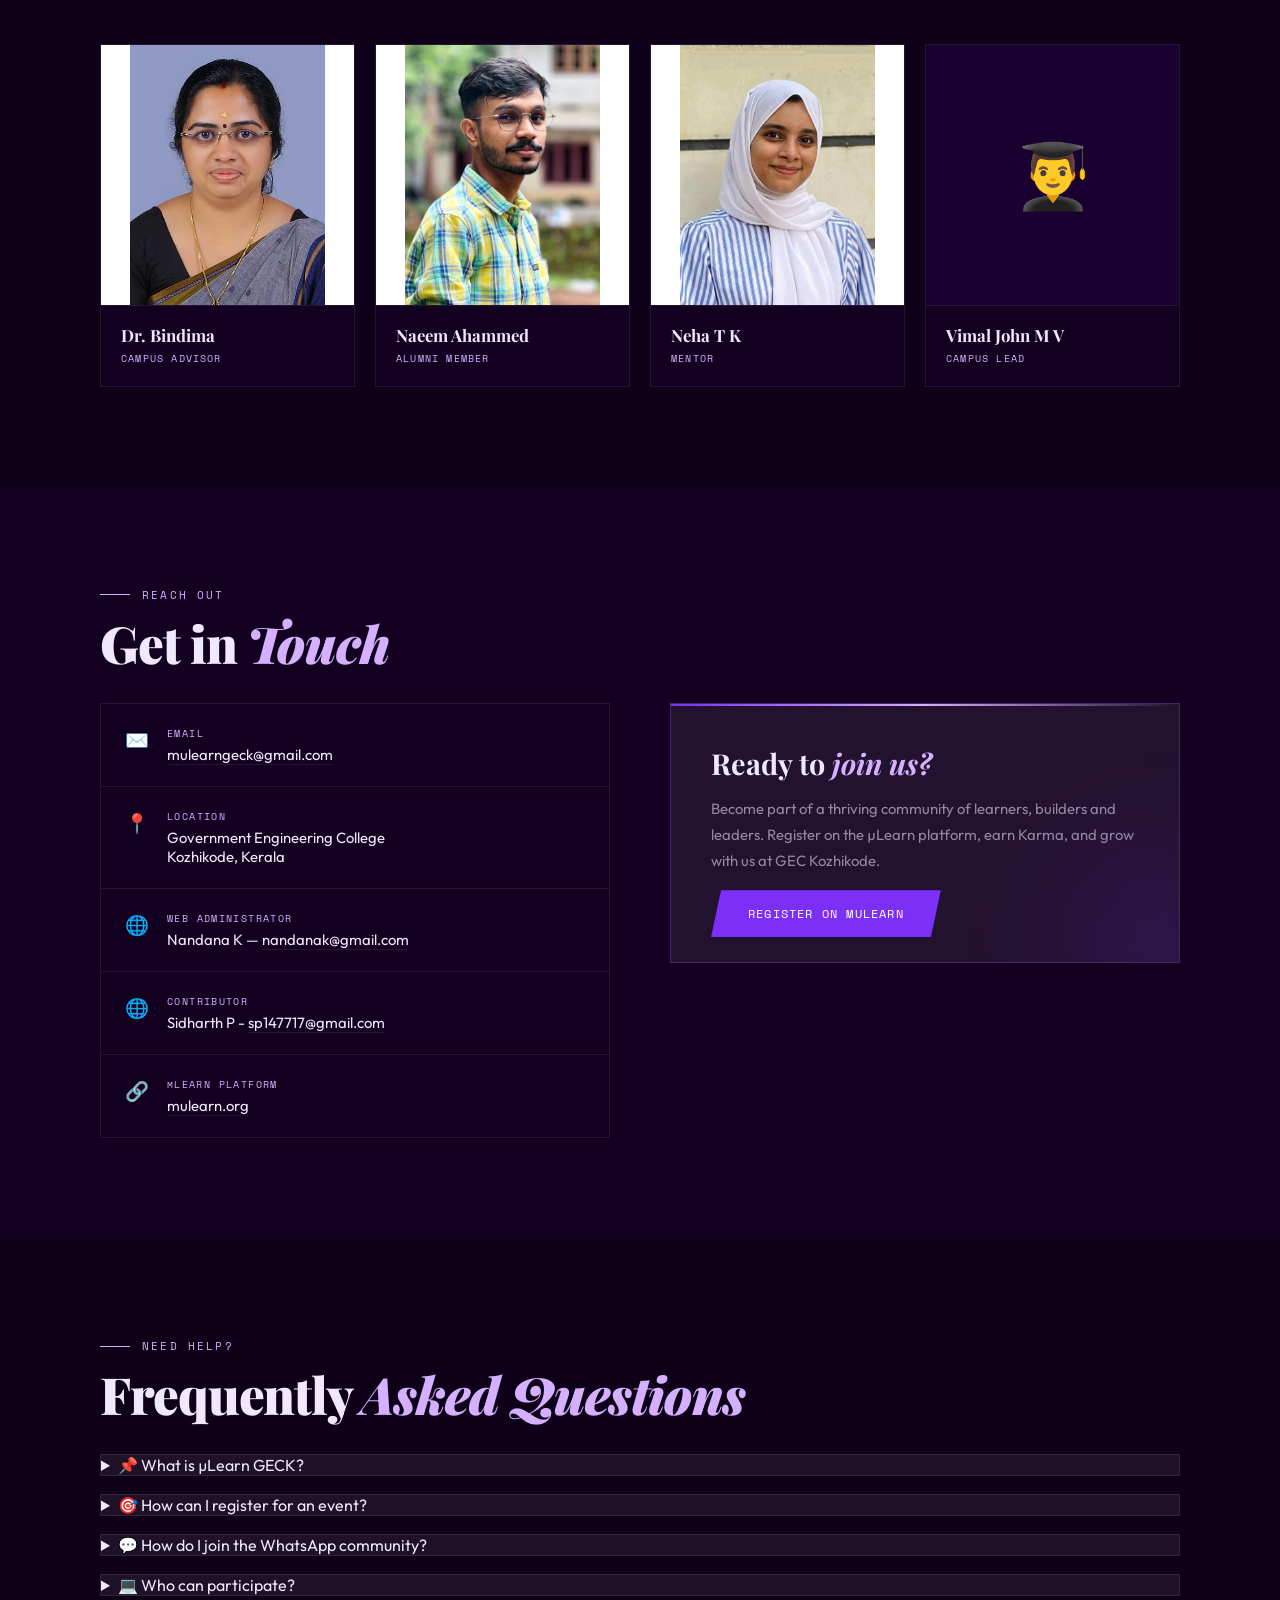
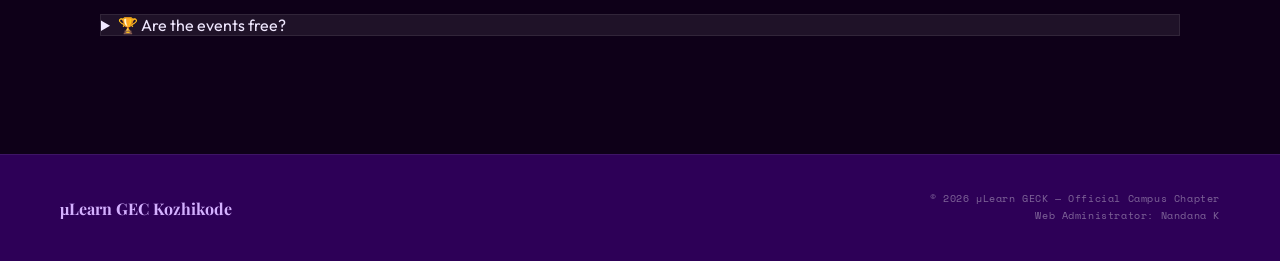
==== commit d8bff053: "Update index.html" ====
--- a/index.html
+++ b/index.html
@@ -220,11 +220,6 @@
           <div class="team-info">
             <div class="team-name">Vimal John M V</div>
             <div class="team-role">Campus Lead</div>
-            <p style="color:white;">
-            <a href="https://www.linkedin.com/in/vimal-john-m-v-4820b3317" target="_blank">
-              LinkedIn
-            </a>
-            </p>
           </div>
         </div>
       </div>
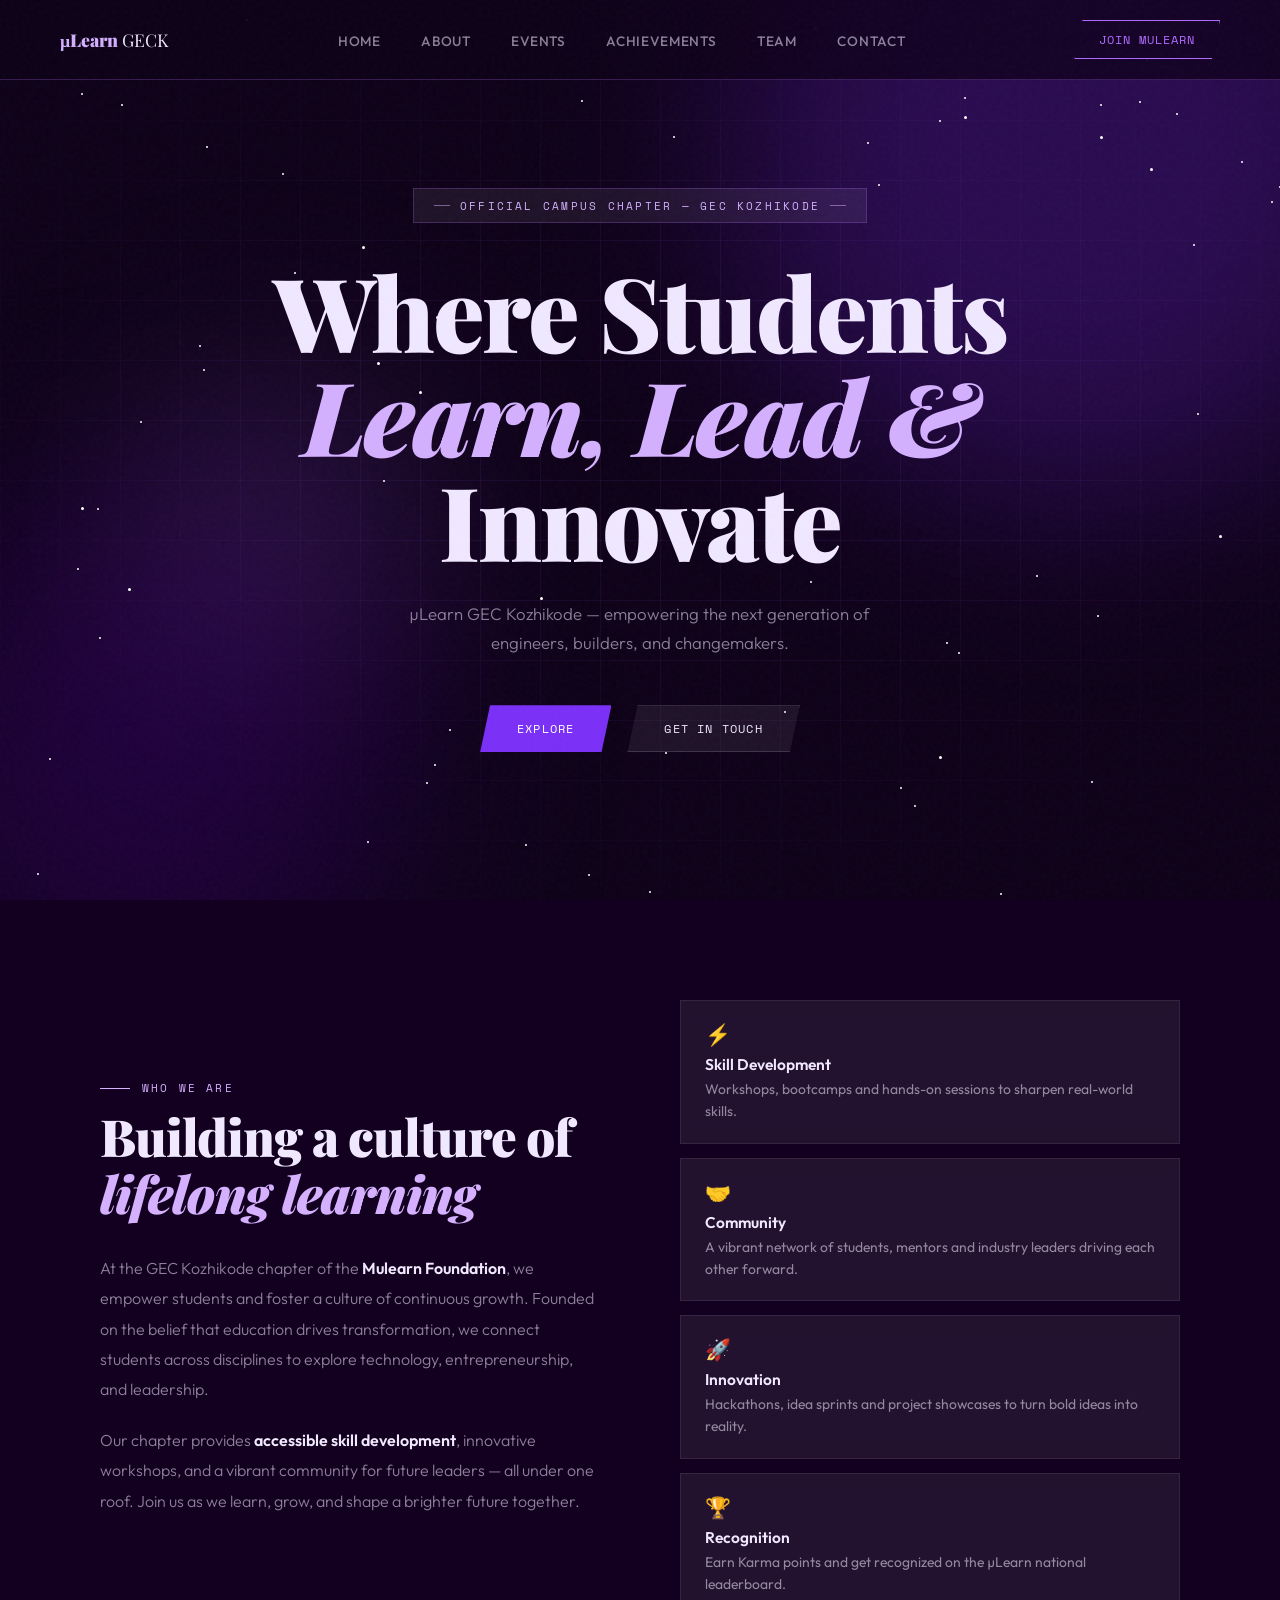
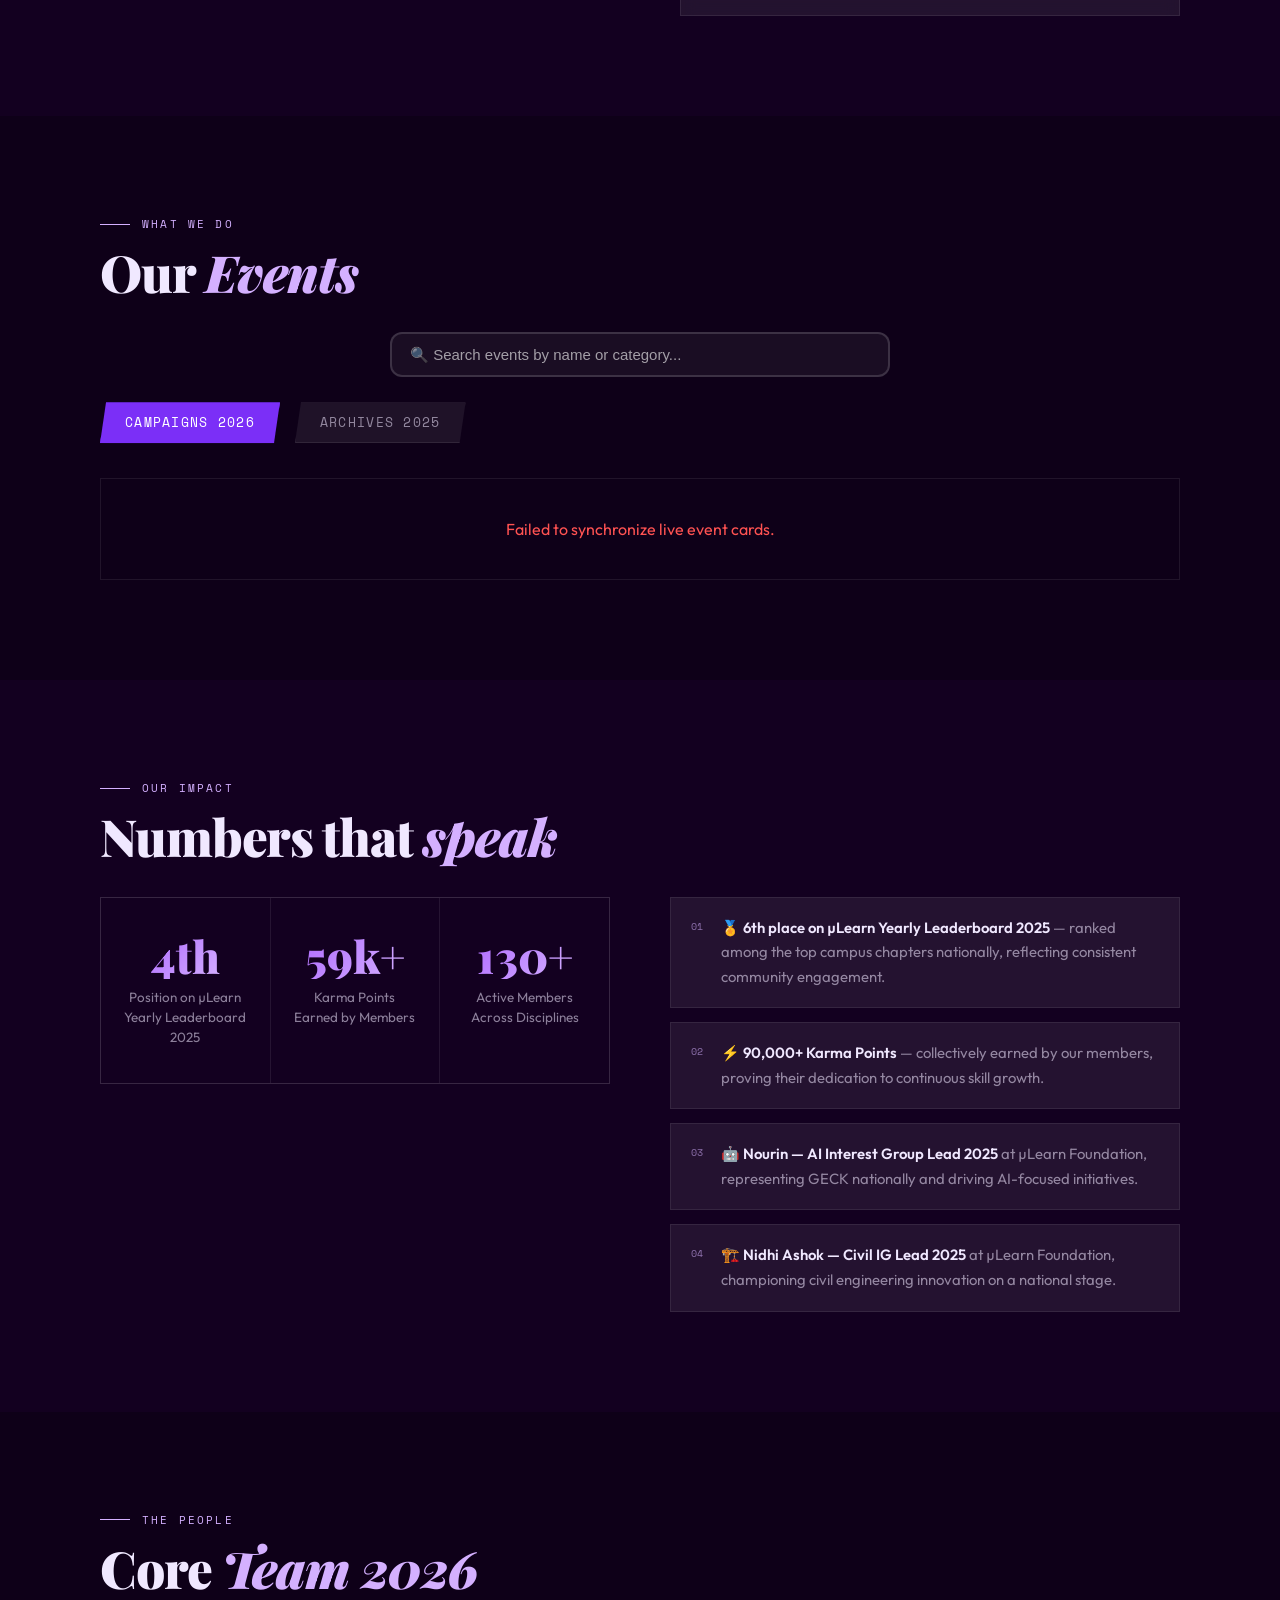
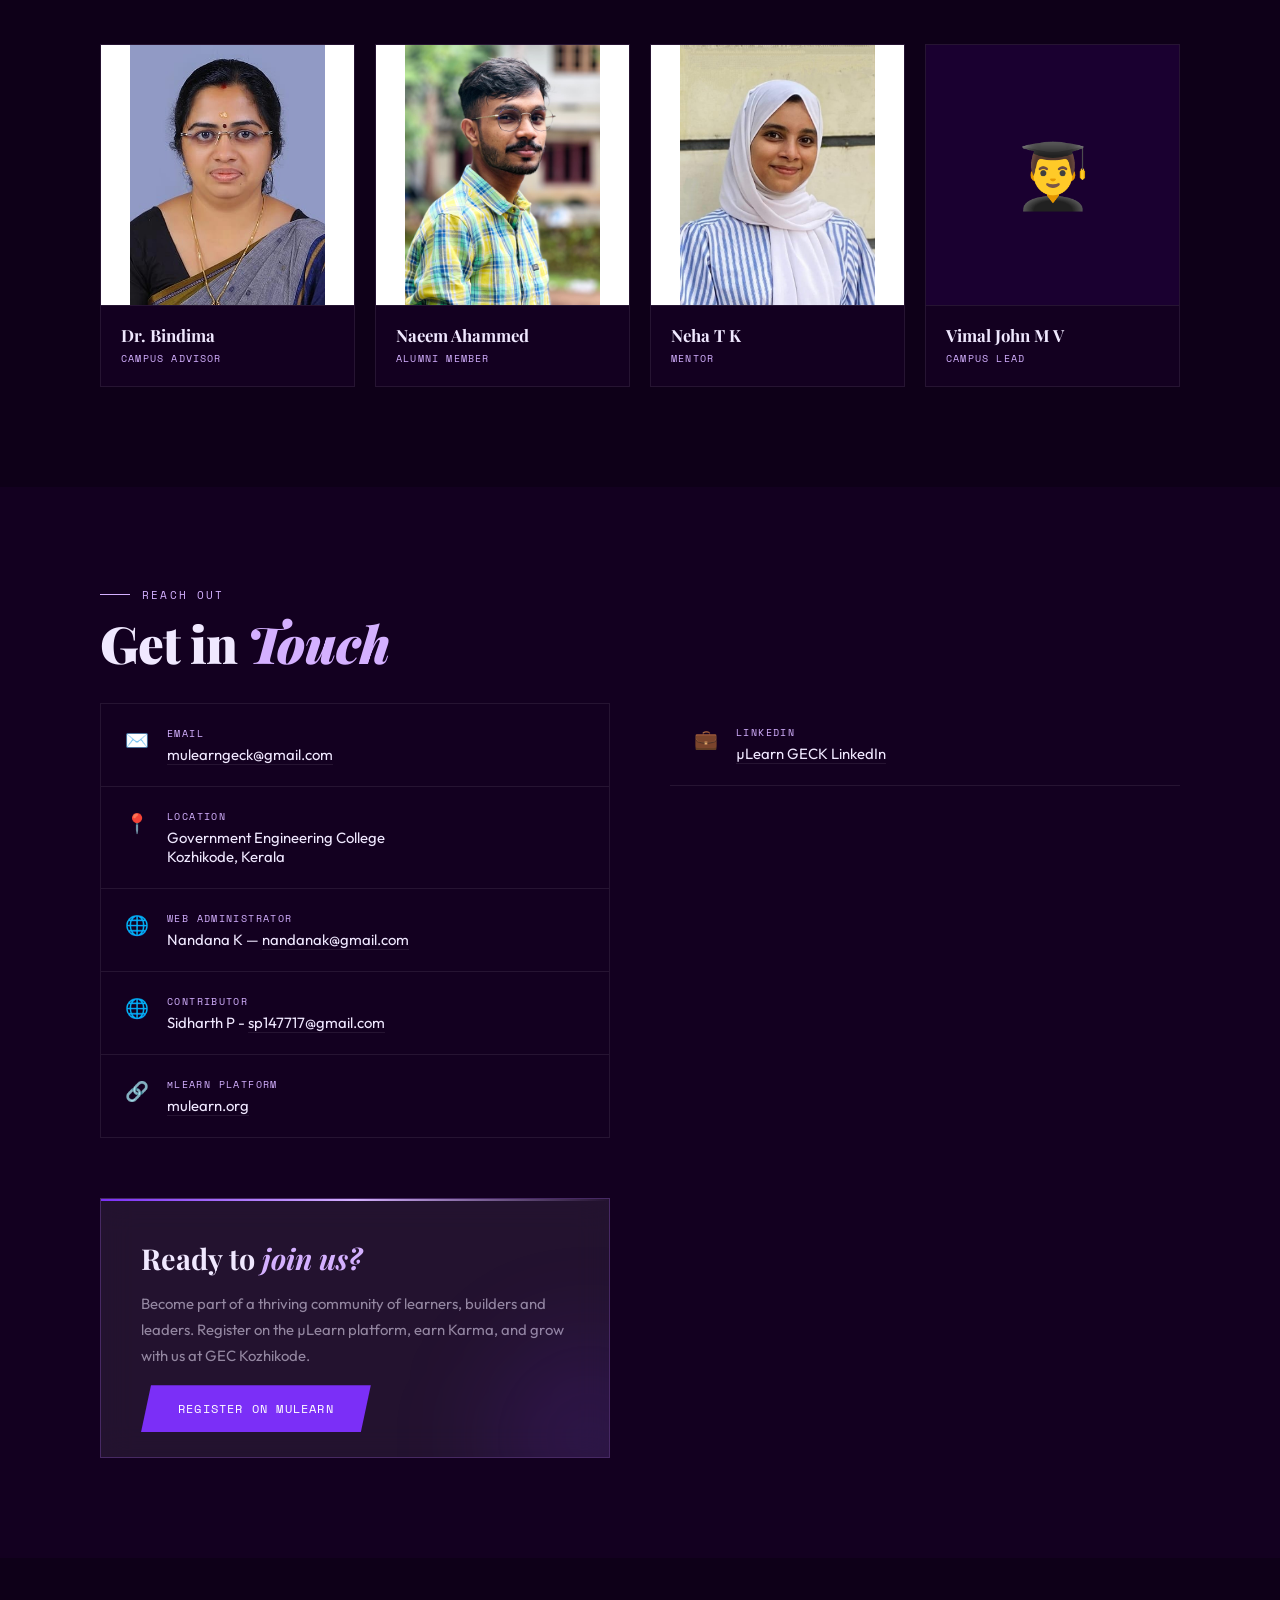
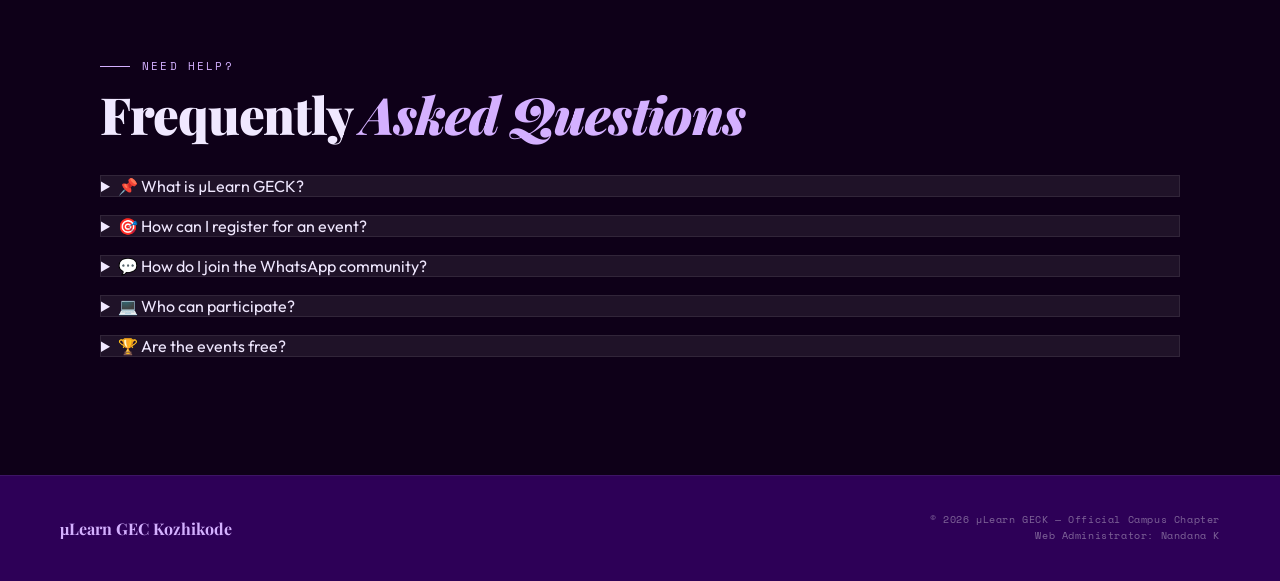
==== commit d6173e5f: "Update index.html Linkedin" ====
--- a/index.html
+++ b/index.html
@@ -268,6 +268,18 @@
             </div>
           </div>
         </div>
+        <div class="contact-item">
+  <div class="contact-icon">💼</div>
+  <div>
+    <div class="contact-label">LinkedIn</div>
+    <div class="contact-value">
+      <a href="https://www.linkedin.com/company/mulearn-geck/" target="_blank">
+        µLearn GECK LinkedIn
+      </a>
+    </div>
+  </div>
+        </div>
+        
         <div class="join-box reveal" style="transition-delay:0.2s">
           <h3>Ready to <span>join us?</span></h3>
           <p>Become part of a thriving community of learners, builders and leaders. Register on the µLearn platform, earn Karma, and grow with us at GEC Kozhikode.</p>
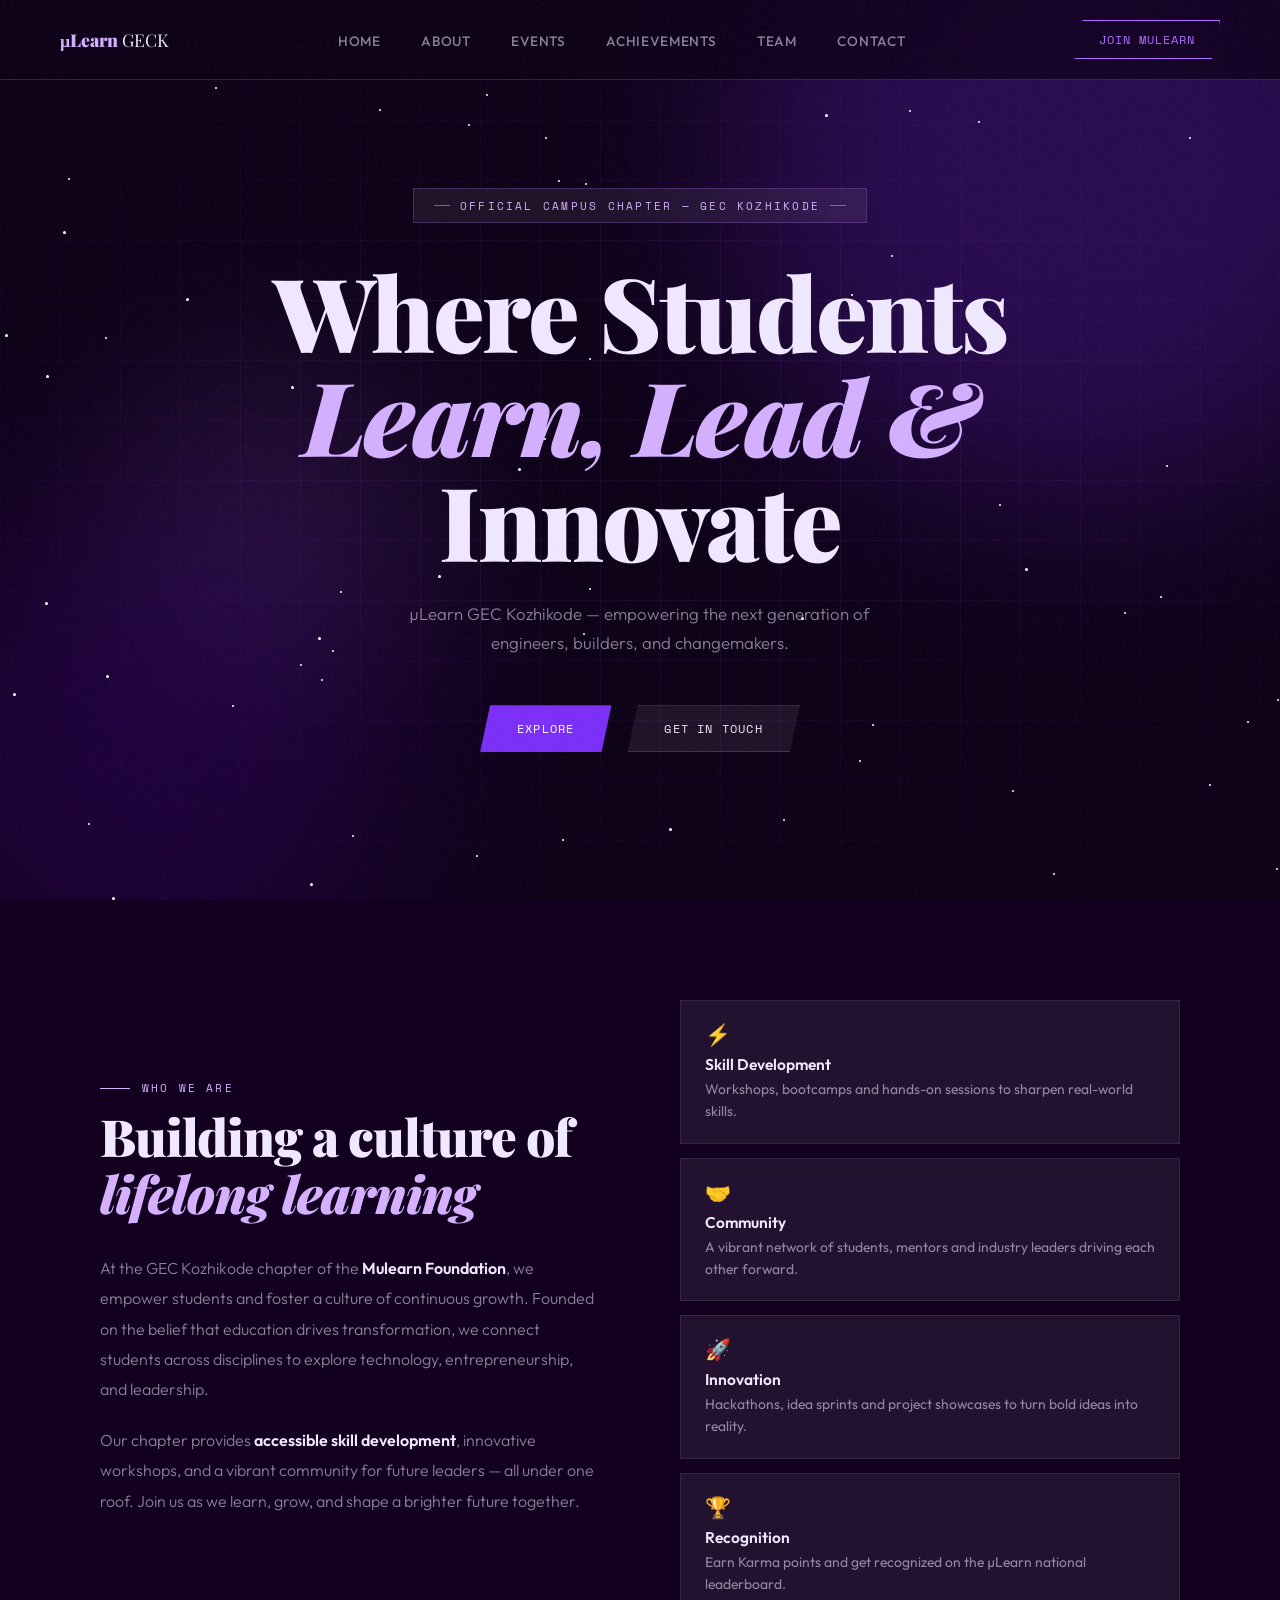
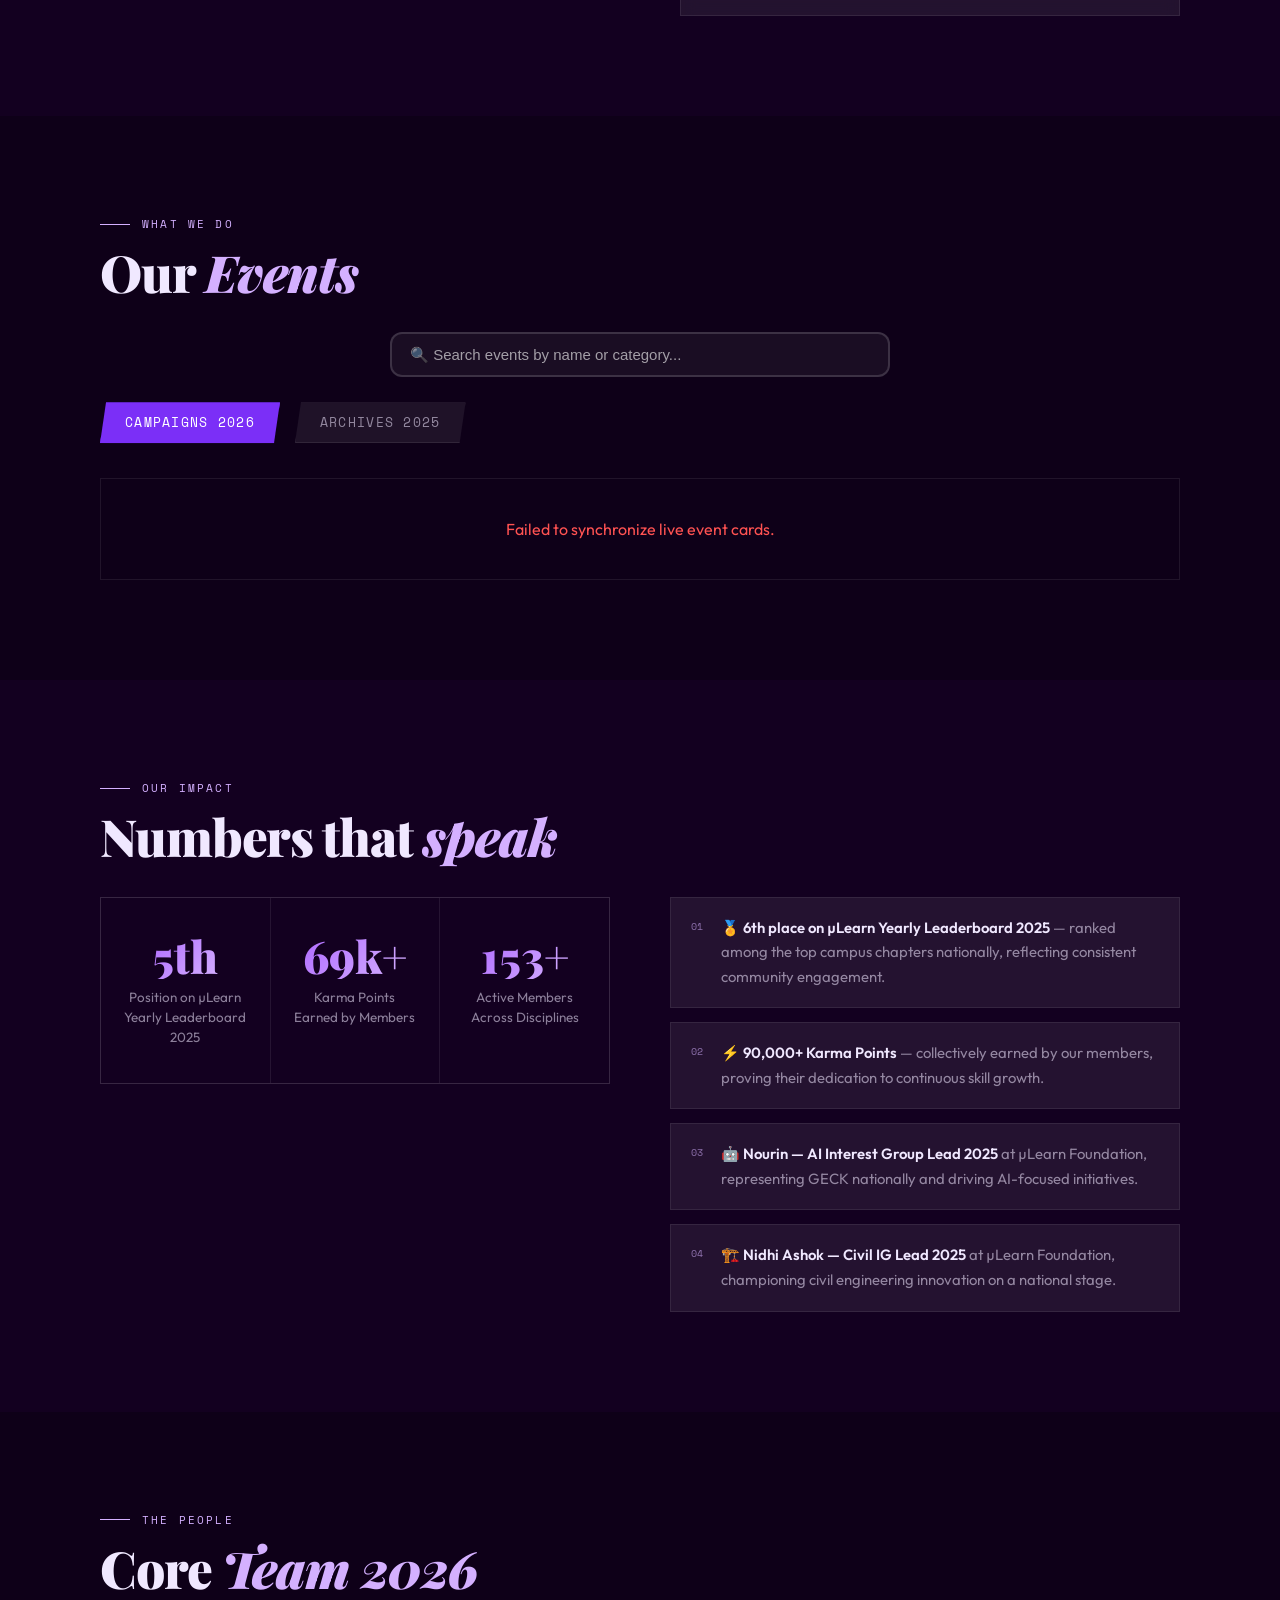
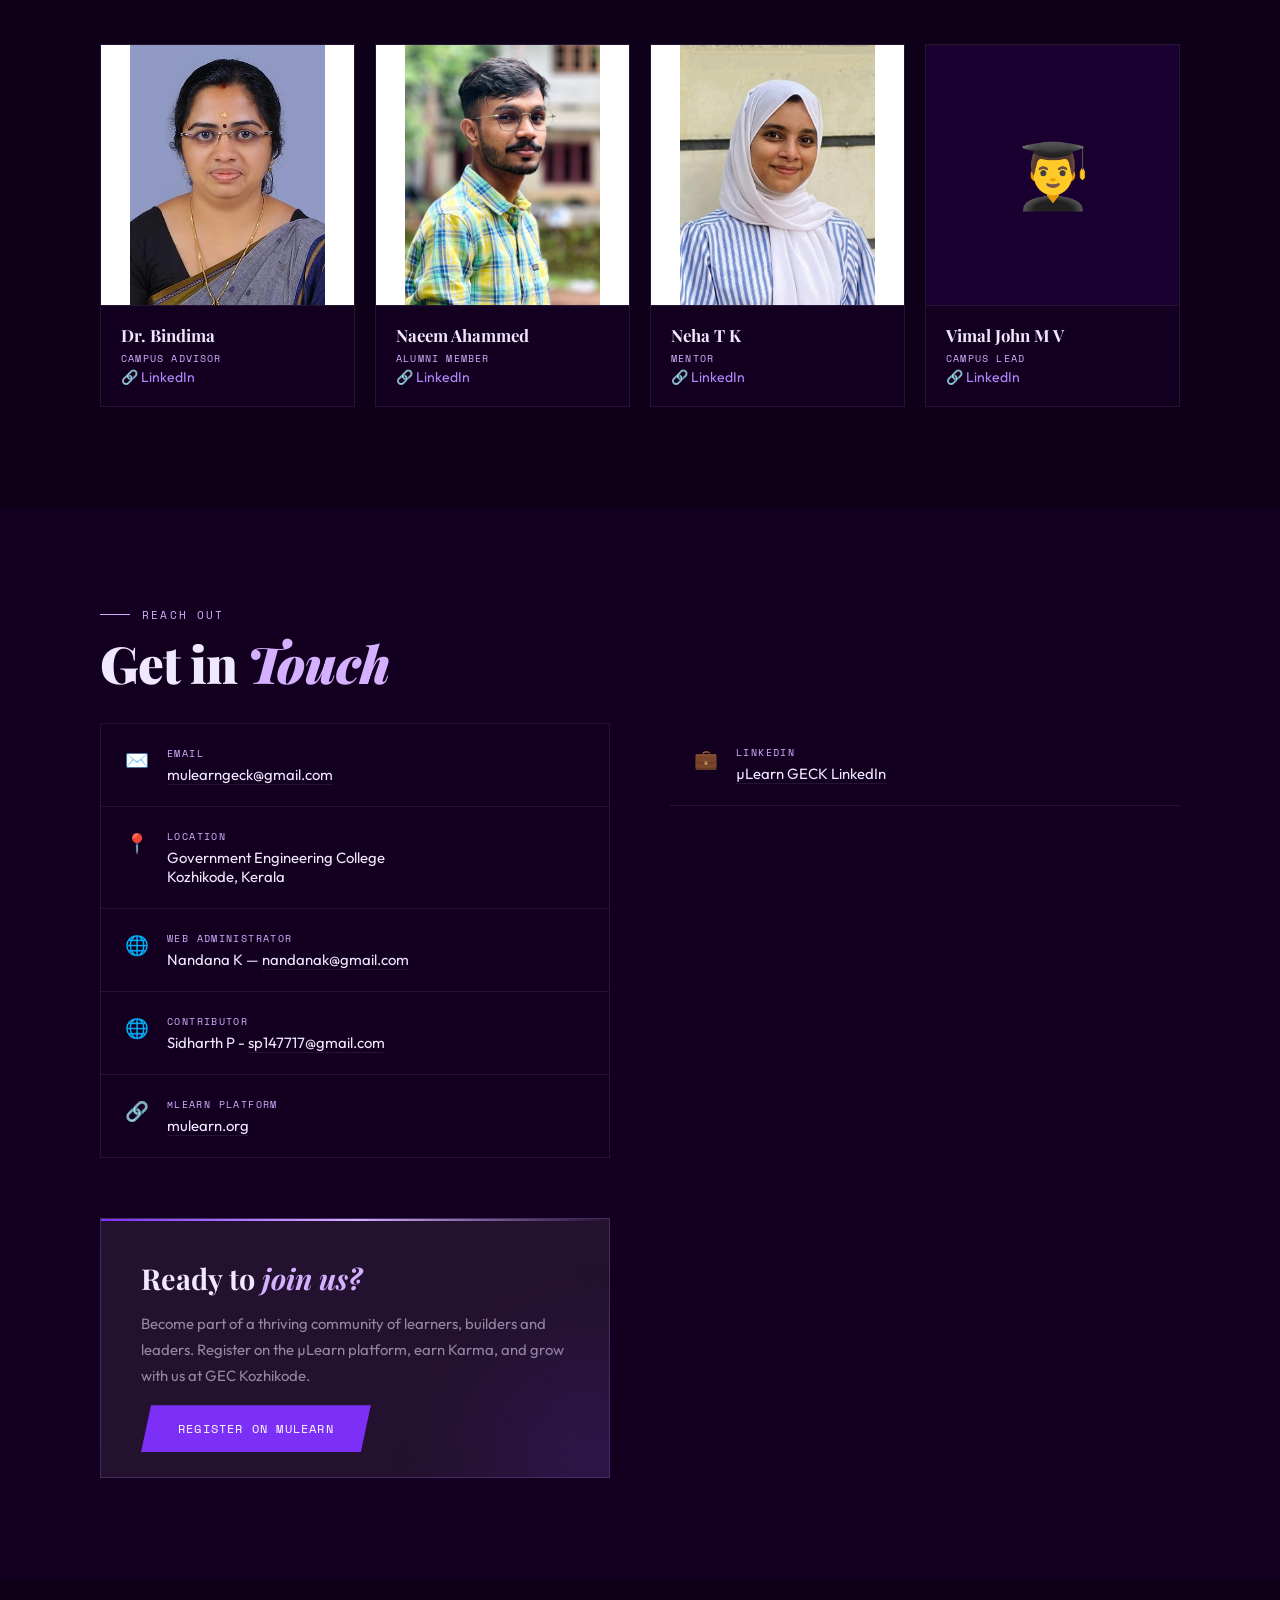
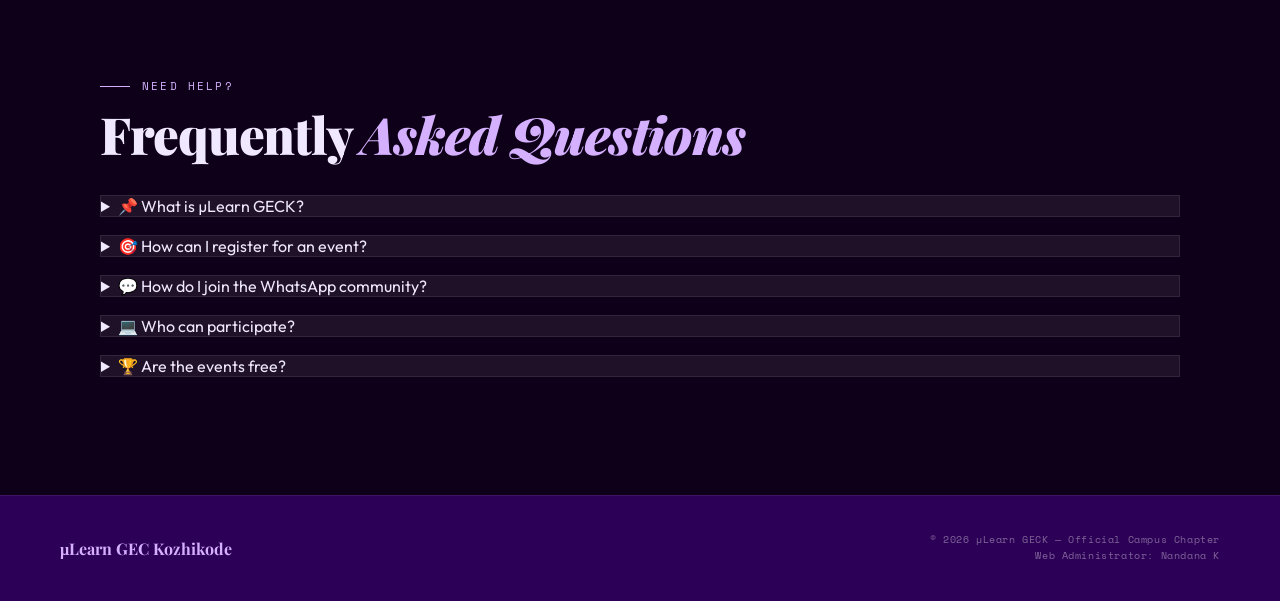
==== commit 2dea7902: "Update index.html" ====
--- a/index.html
+++ b/index.html
@@ -193,6 +193,11 @@
           <div class="team-info">
             <div class="team-name">Dr. Bindima</div>
             <div class="team-role">Campus Advisor</div>
+            <a href="https://www.linkedin.com/in/bindima-thayyil-a6a2a376?utm_source=share_via&utm_content=profile&utm_medium=member_android"
+   target="_blank"
+   style="color:#b388ff; text-decoration:none; font-size:14px;">
+   🔗 LinkedIn
+            </a>
           </div>
         </div>
         <div class="team-card reveal" style="transition-delay:0.1s">
@@ -202,6 +207,11 @@
           <div class="team-info">
             <div class="team-name">Naeem Ahammed</div>
             <div class="team-role">Alumni Member</div>
+            <a href="https://www.linkedin.com/in/naeemahammed?utm_source=share_via&utm_content=profile&utm_medium=member_android"
+   target="_blank"
+   style="color:#b388ff; text-decoration:none; font-size:14px;">
+   🔗 LinkedIn
+            </a>
           </div>
         </div>
         <div class="team-card reveal" style="transition-delay:0.2s">
@@ -211,6 +221,11 @@
           <div class="team-info">
             <div class="team-name">Neha T K</div>
             <div class="team-role">Mentor</div>
+            <a href="https://www.linkedin.com/in/nehatk2004?utm_source=share_via&utm_content=profile&utm_medium=member_android"
+   target="_blank"
+   style="color:#b388ff; text-decoration:none; font-size:14px;">
+   🔗 LinkedIn
+            </a>
           </div>
         </div>
         <div class="team-card reveal" style="transition-delay:0.3s">
@@ -220,6 +235,11 @@
           <div class="team-info">
             <div class="team-name">Vimal John M V</div>
             <div class="team-role">Campus Lead</div>
+            <a href="https://www.linkedin.com/in/vimal-john-m-v-4820b3317?utm_source=share_via&utm_content=profile&utm_medium=member_android"
+   target="_blank"
+   style="color:#b388ff; text-decoration:none; font-size:14px;">
+   🔗 LinkedIn
+            </a>
           </div>
         </div>
       </div>
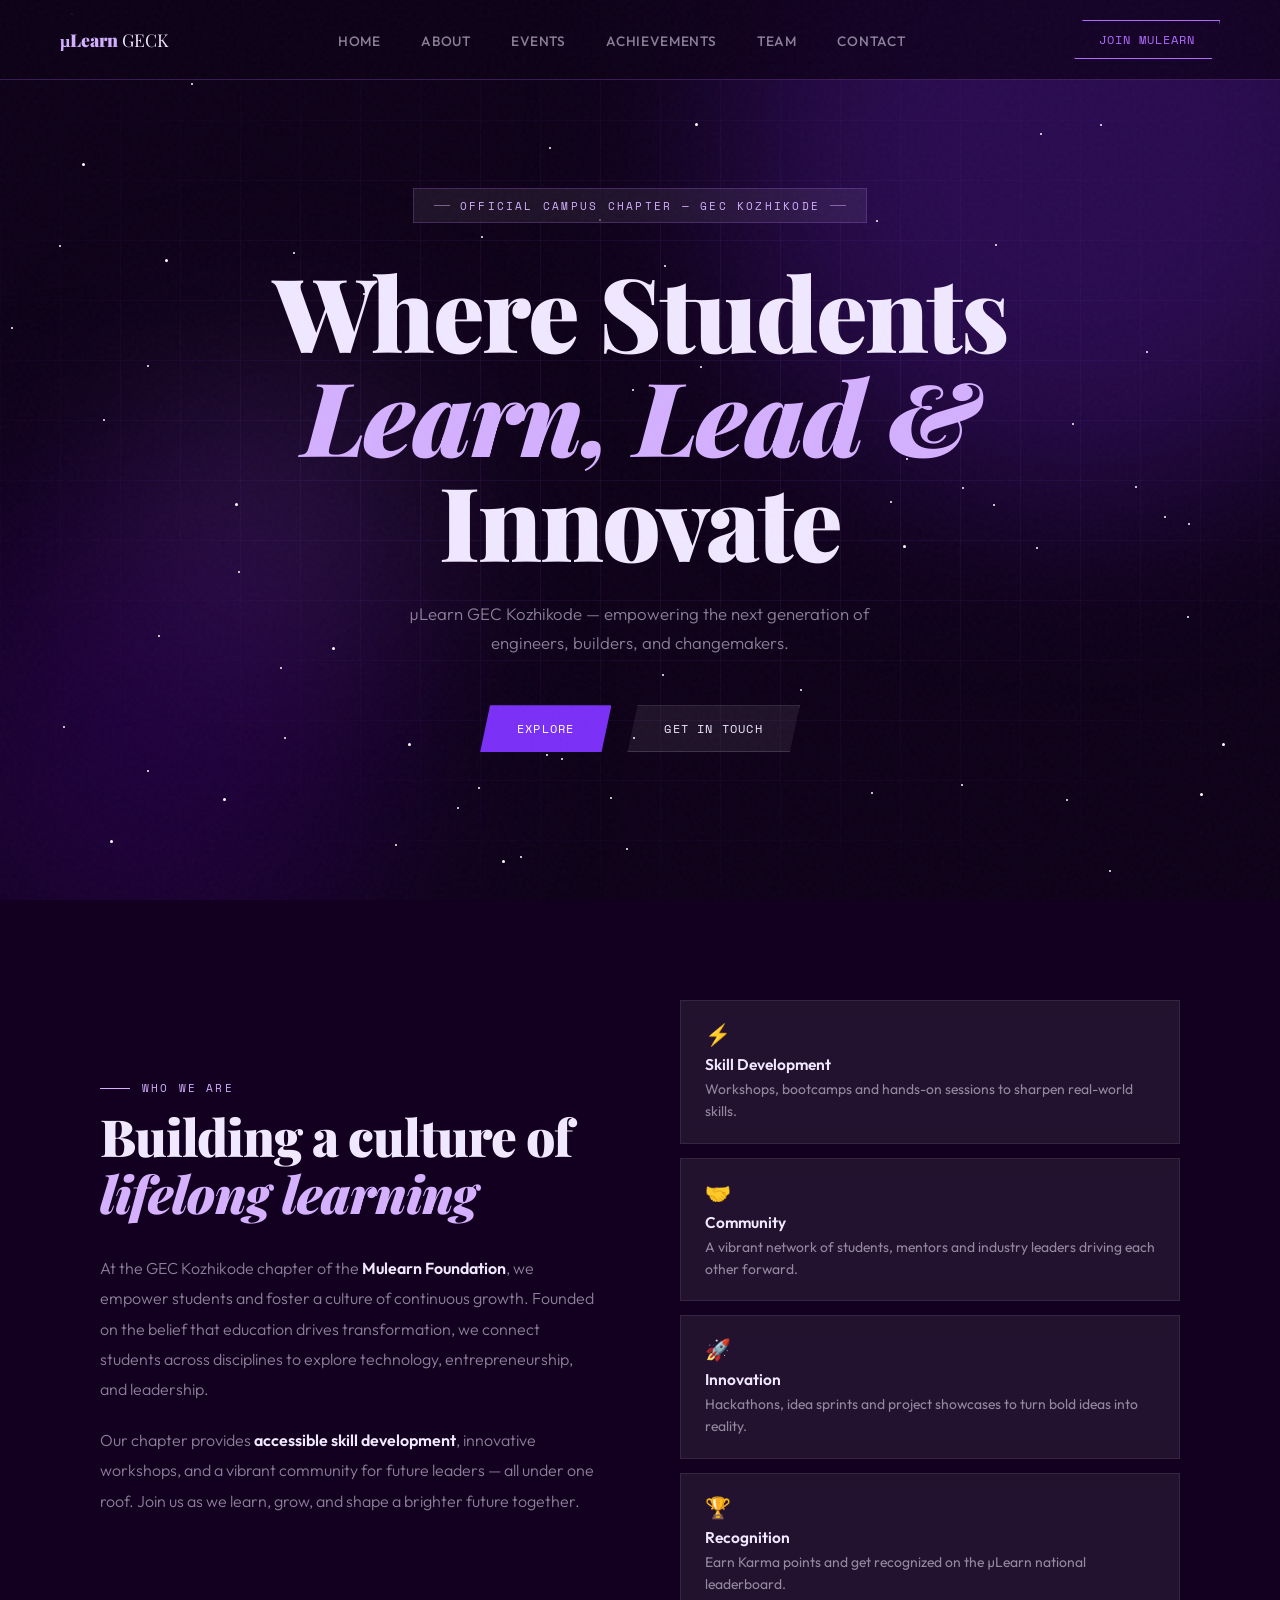
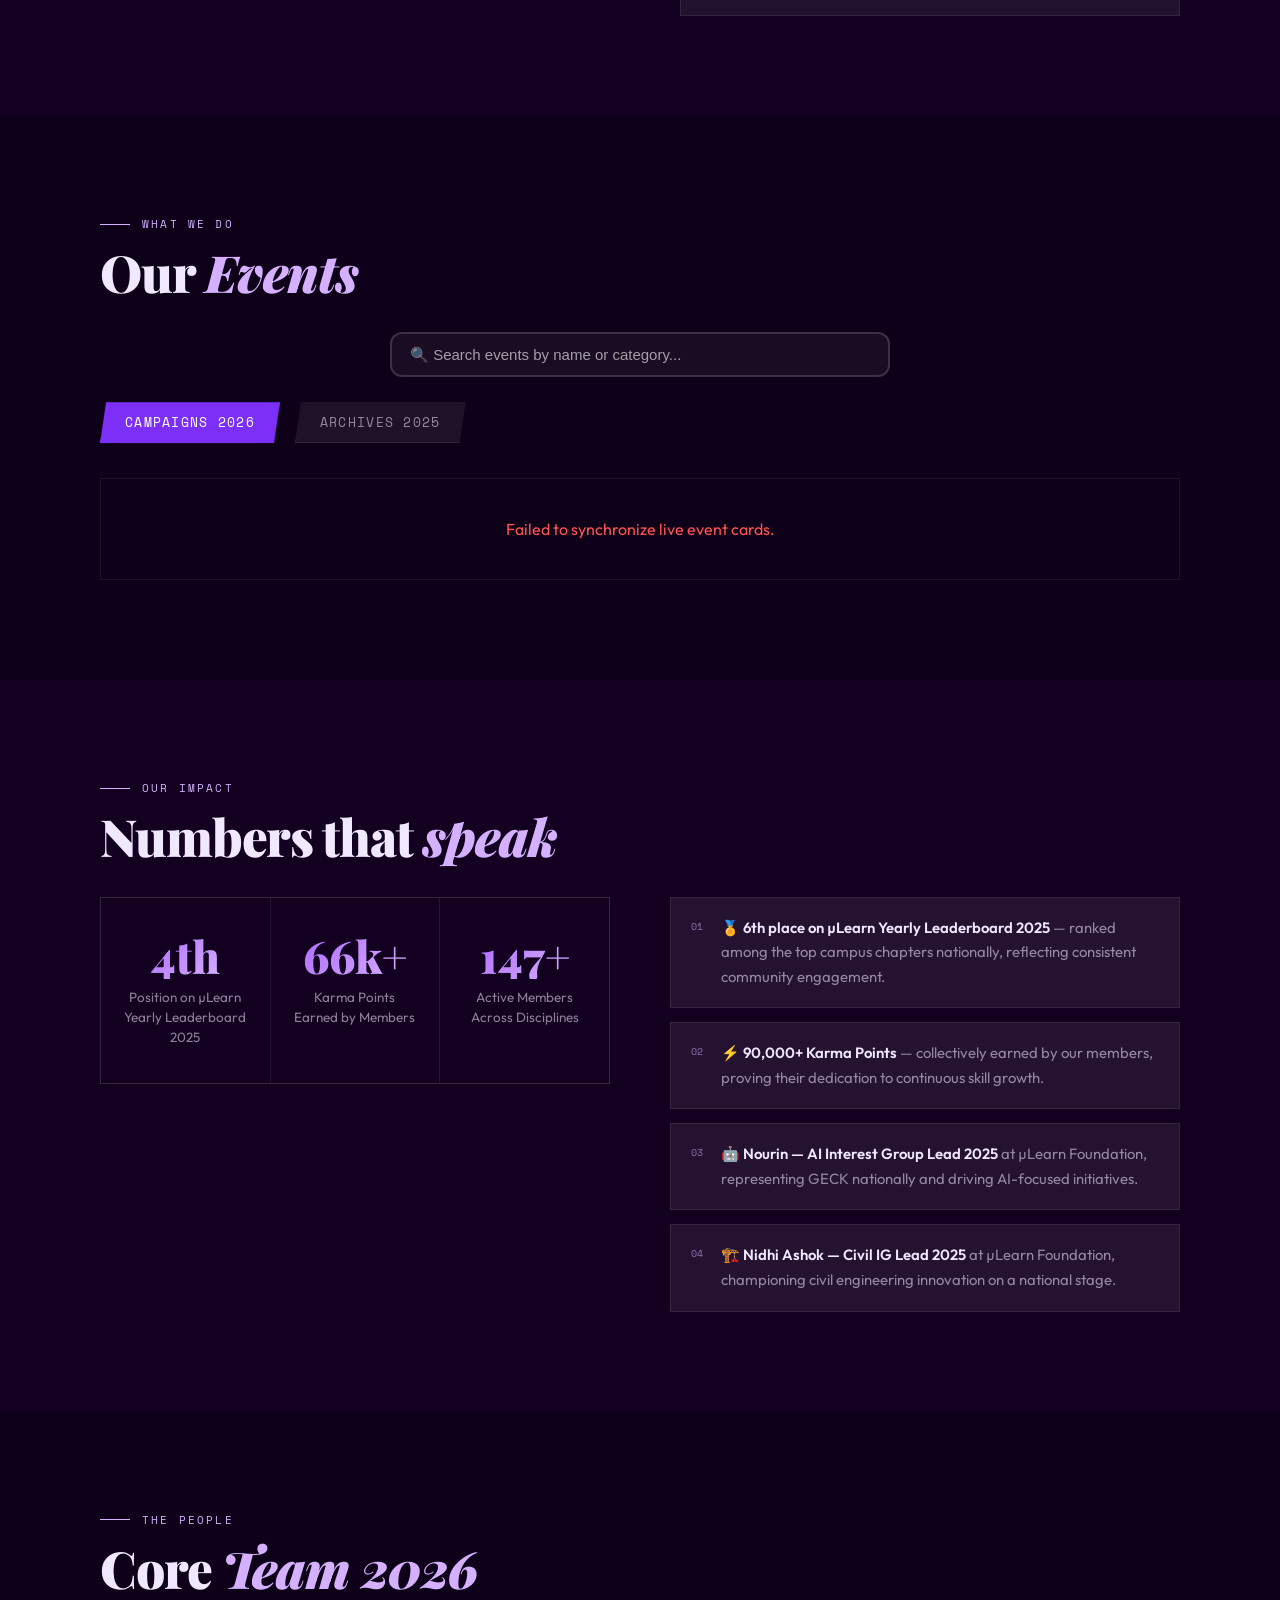
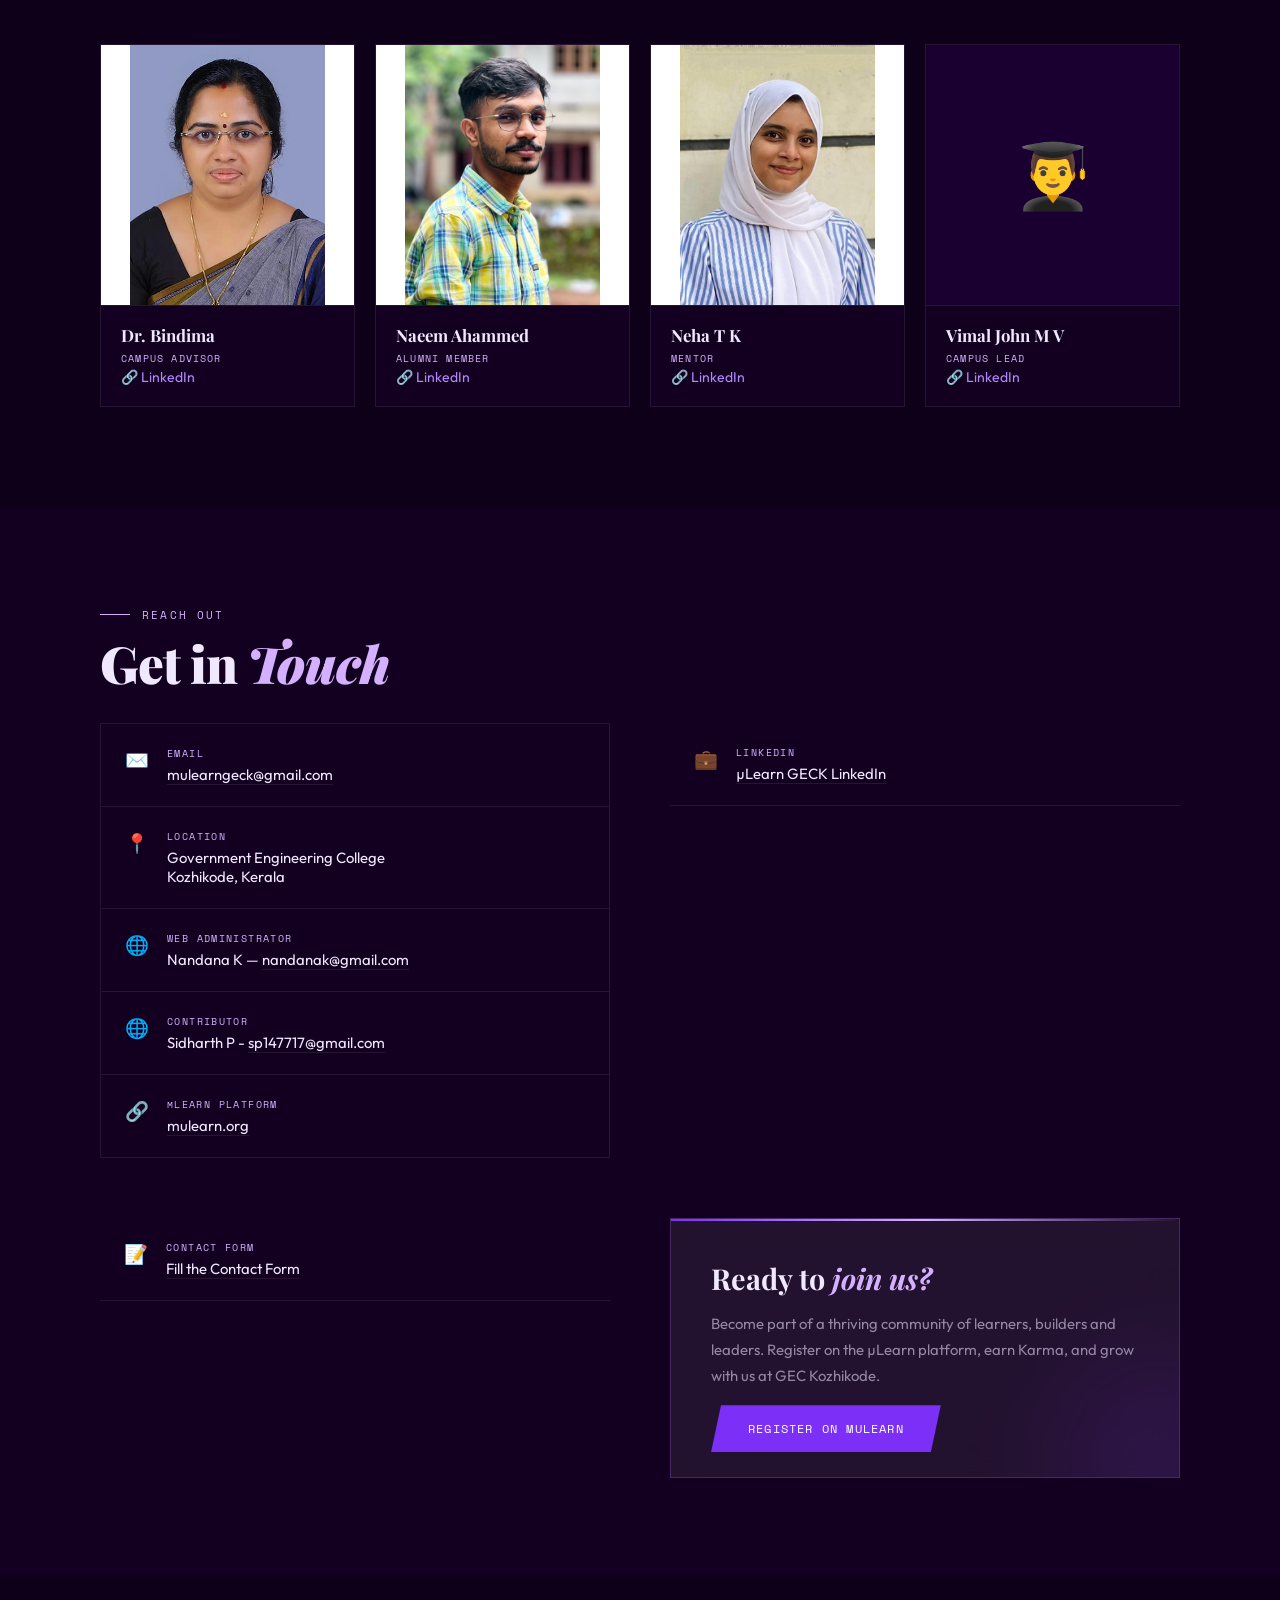
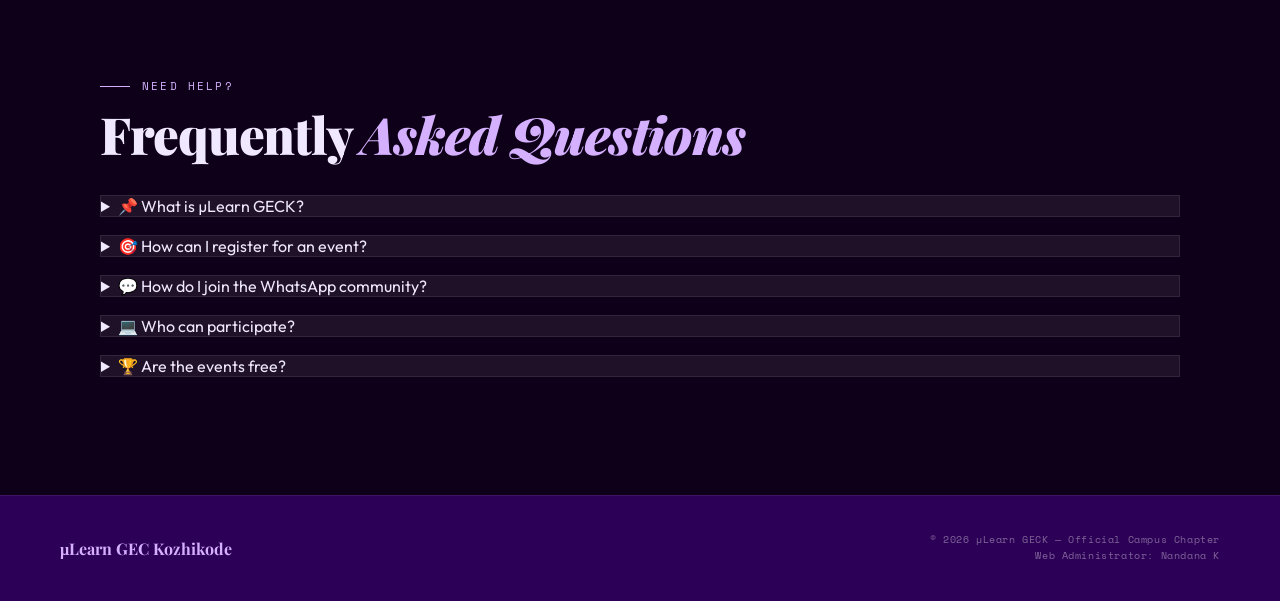
==== commit dc23f920: "Update index.html contact form" ====
--- a/index.html
+++ b/index.html
@@ -299,7 +299,17 @@
     </div>
   </div>
         </div>
-        
+        <div class="contact-item reveal">
+  <div class="contact-icon">📝</div>
+  <div>
+    <div class="contact-label">Contact Form</div>
+    <div class="contact-value">
+      <a href="YOUR_GOOGLE_FORM_LINK" target="_blank">
+        Fill the Contact Form
+      </a>
+    </div>
+  </div>
+</div>
         <div class="join-box reveal" style="transition-delay:0.2s">
           <h3>Ready to <span>join us?</span></h3>
           <p>Become part of a thriving community of learners, builders and leaders. Register on the µLearn platform, earn Karma, and grow with us at GEC Kozhikode.</p>
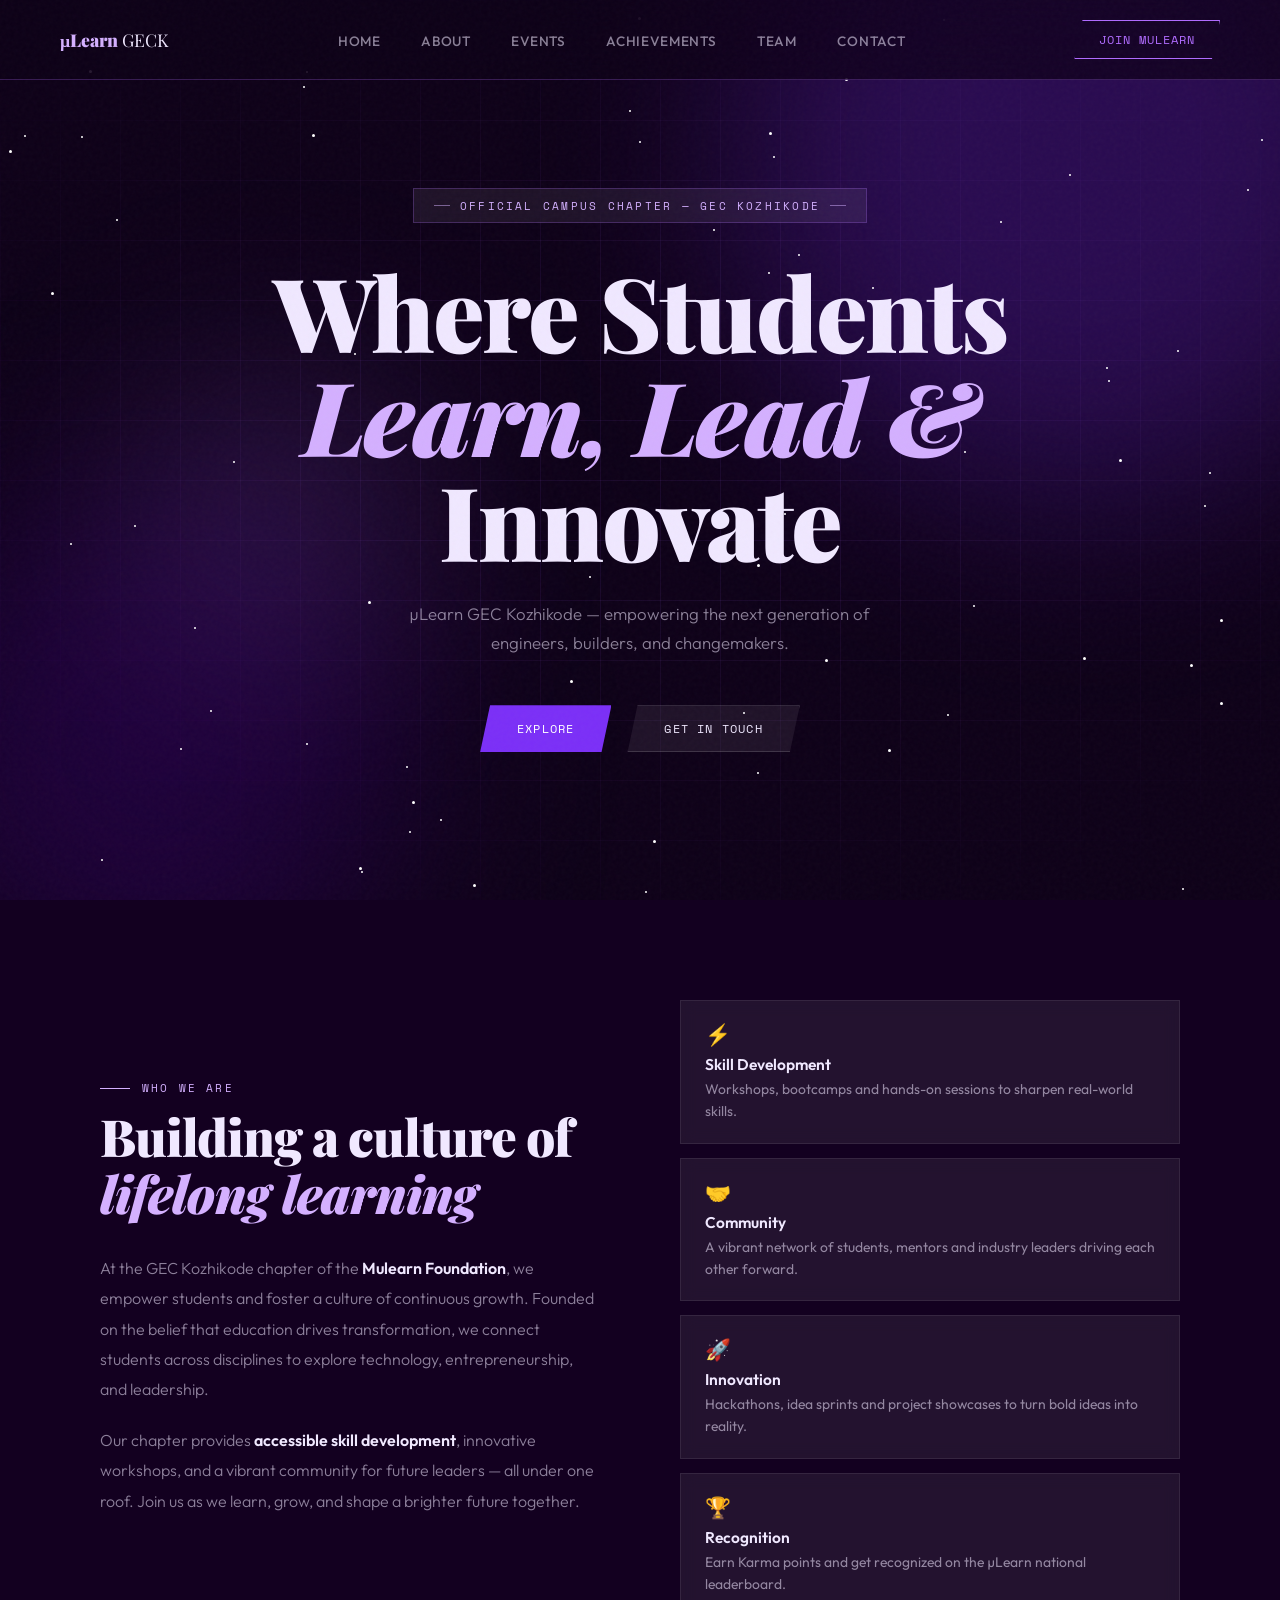
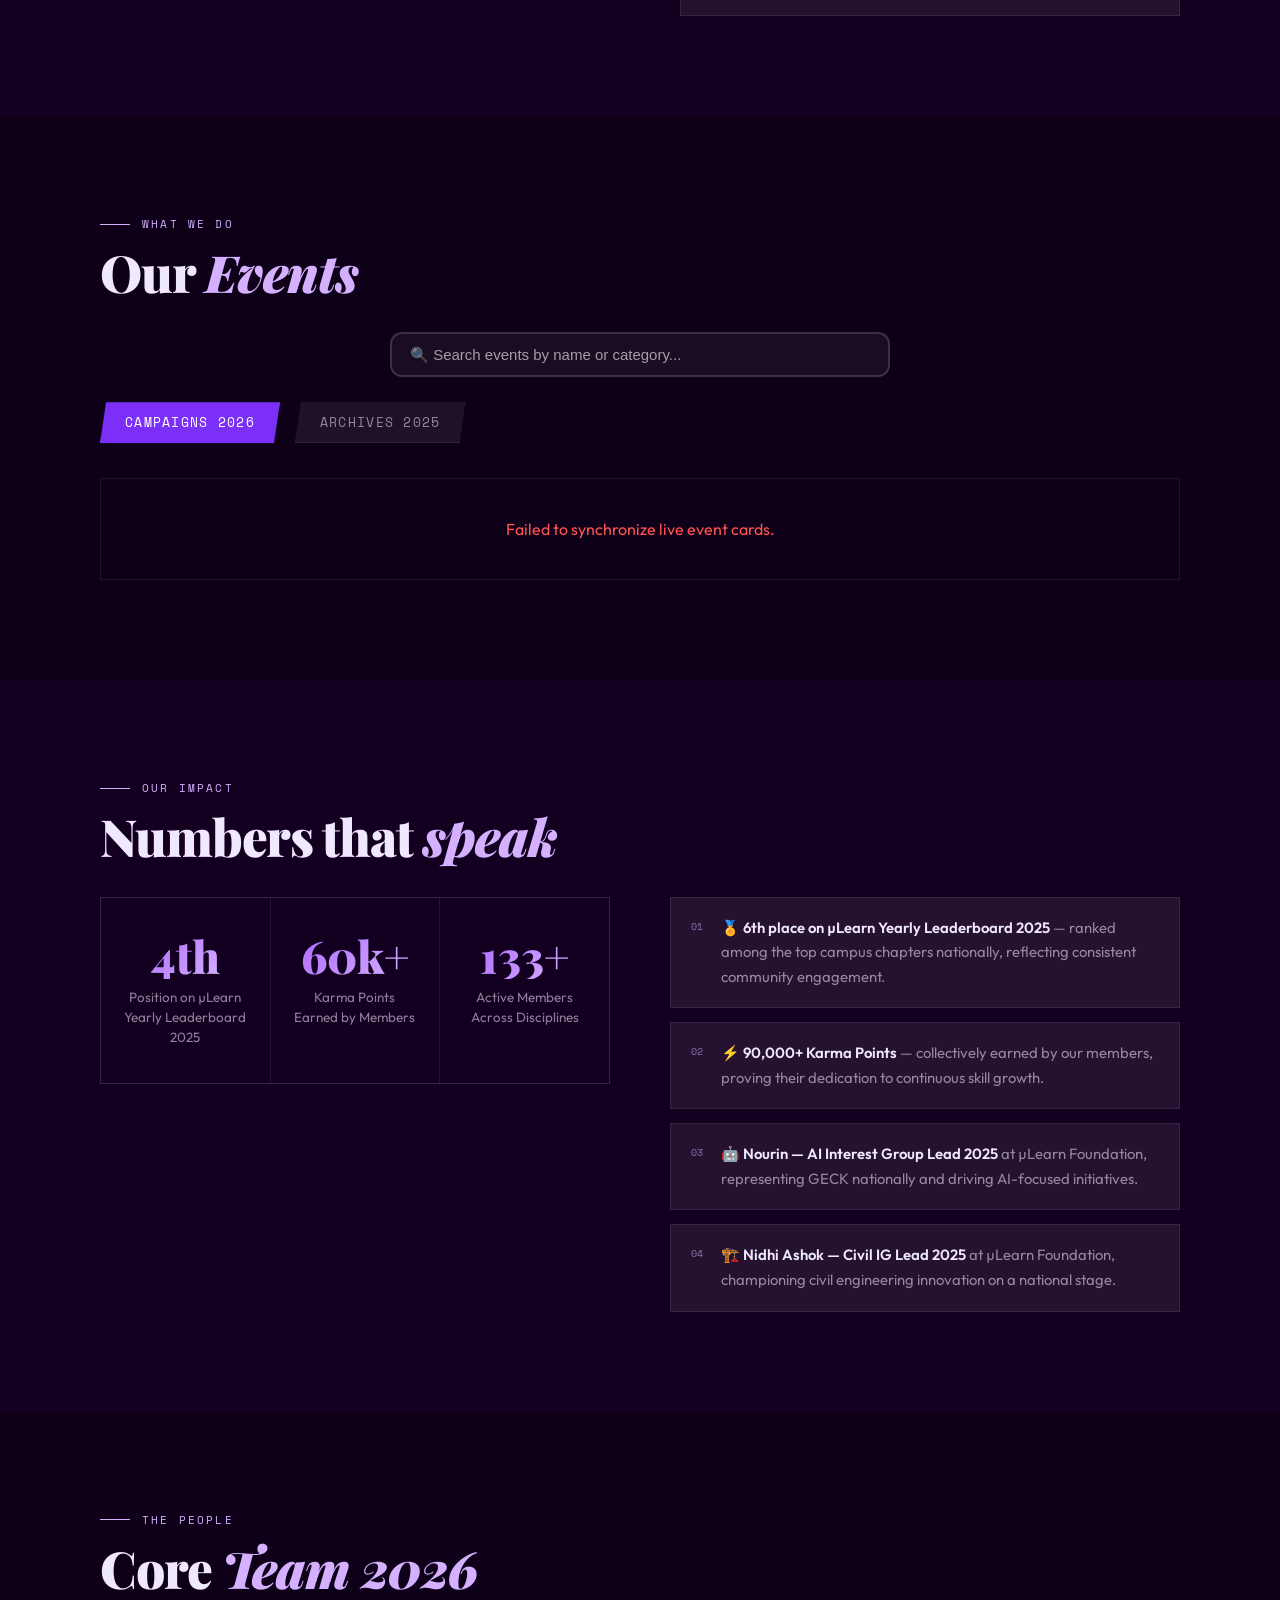
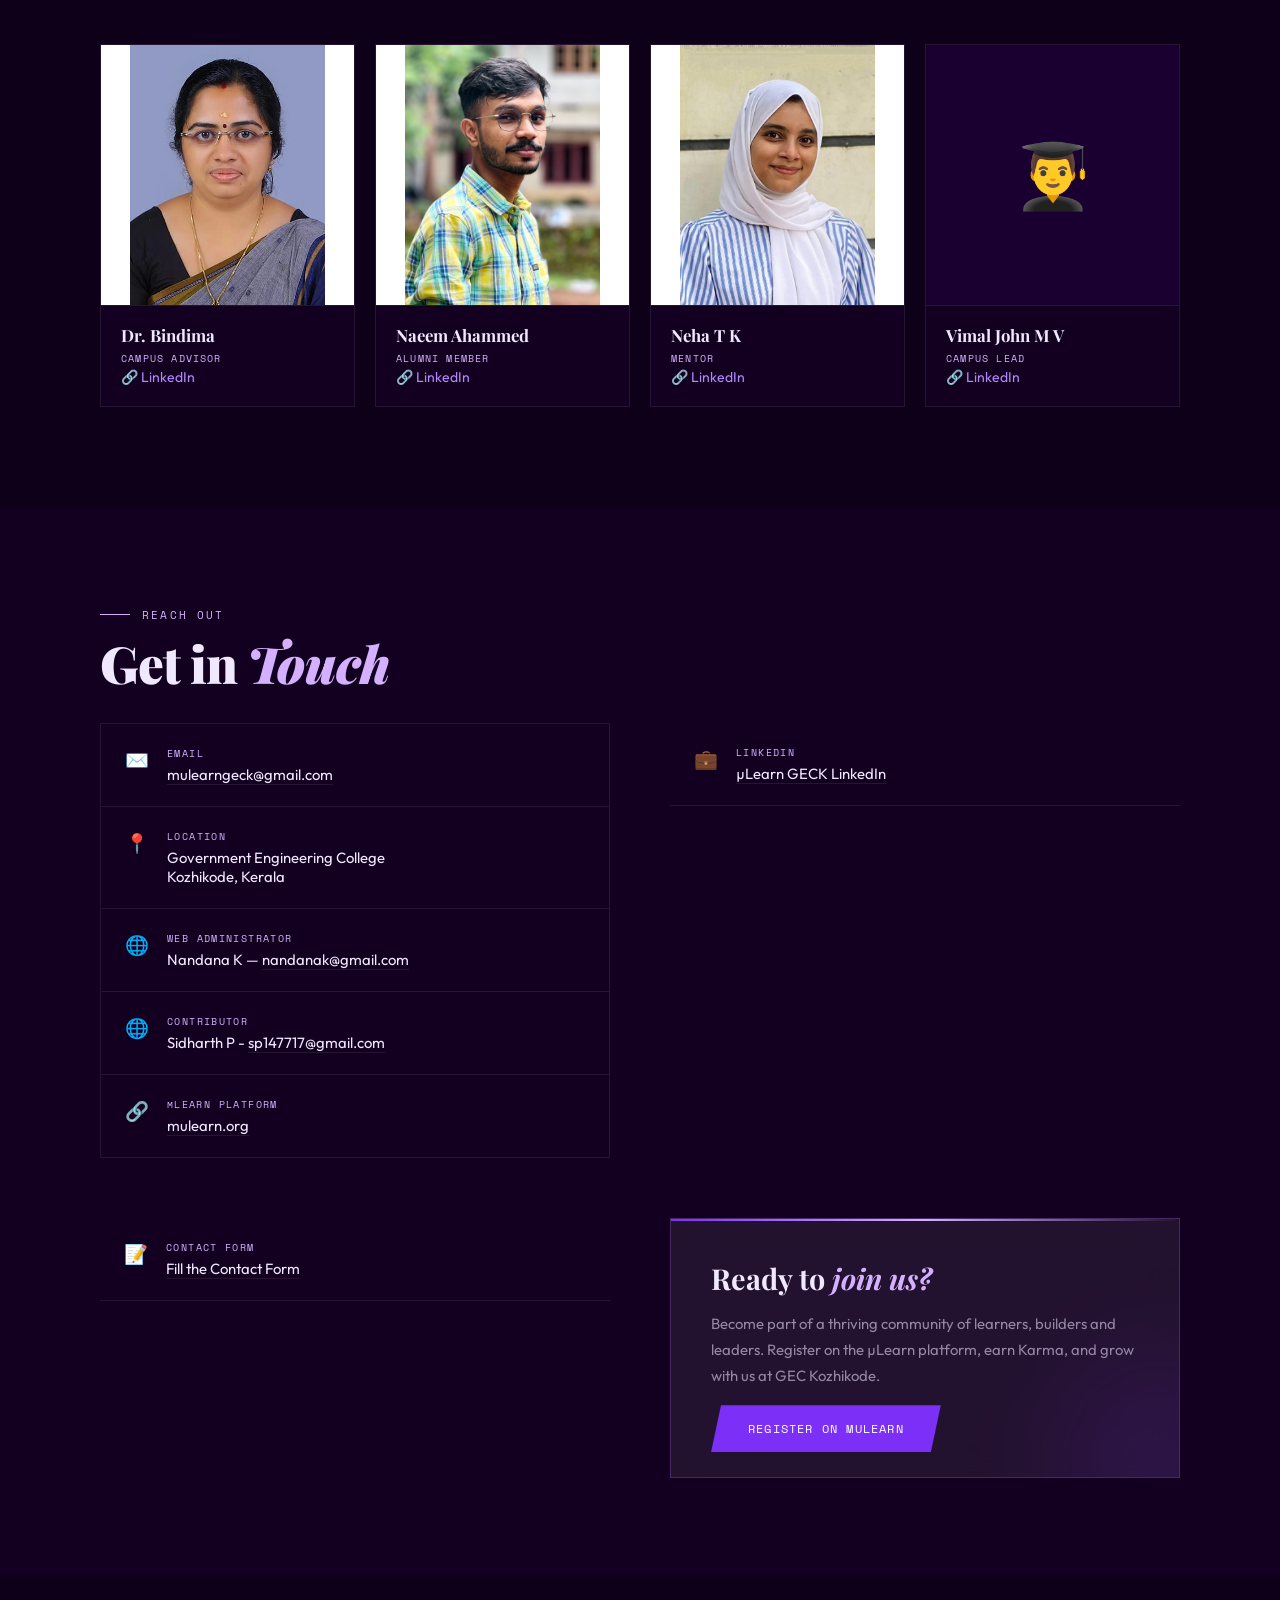
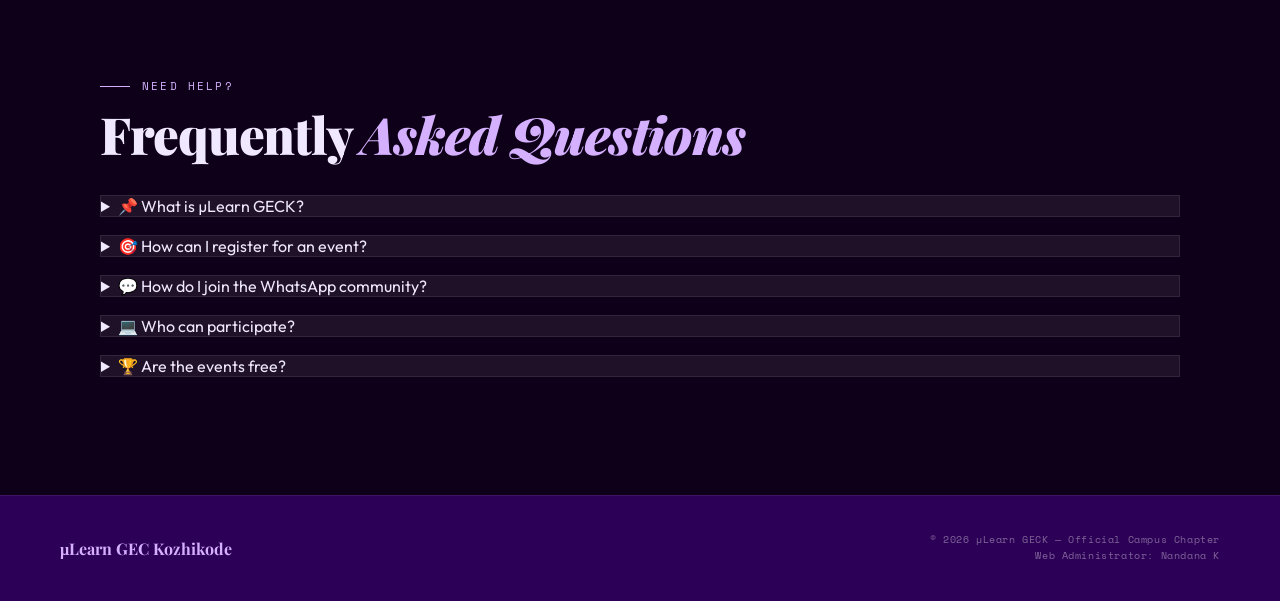
==== commit c632609b: "Update index.html" ====
--- a/index.html
+++ b/index.html
@@ -304,7 +304,7 @@
   <div>
     <div class="contact-label">Contact Form</div>
     <div class="contact-value">
-      <a href="YOUR_GOOGLE_FORM_LINK" target="_blank">
+      <a href="https://google.com" target="_blank">
         Fill the Contact Form
       </a>
     </div>
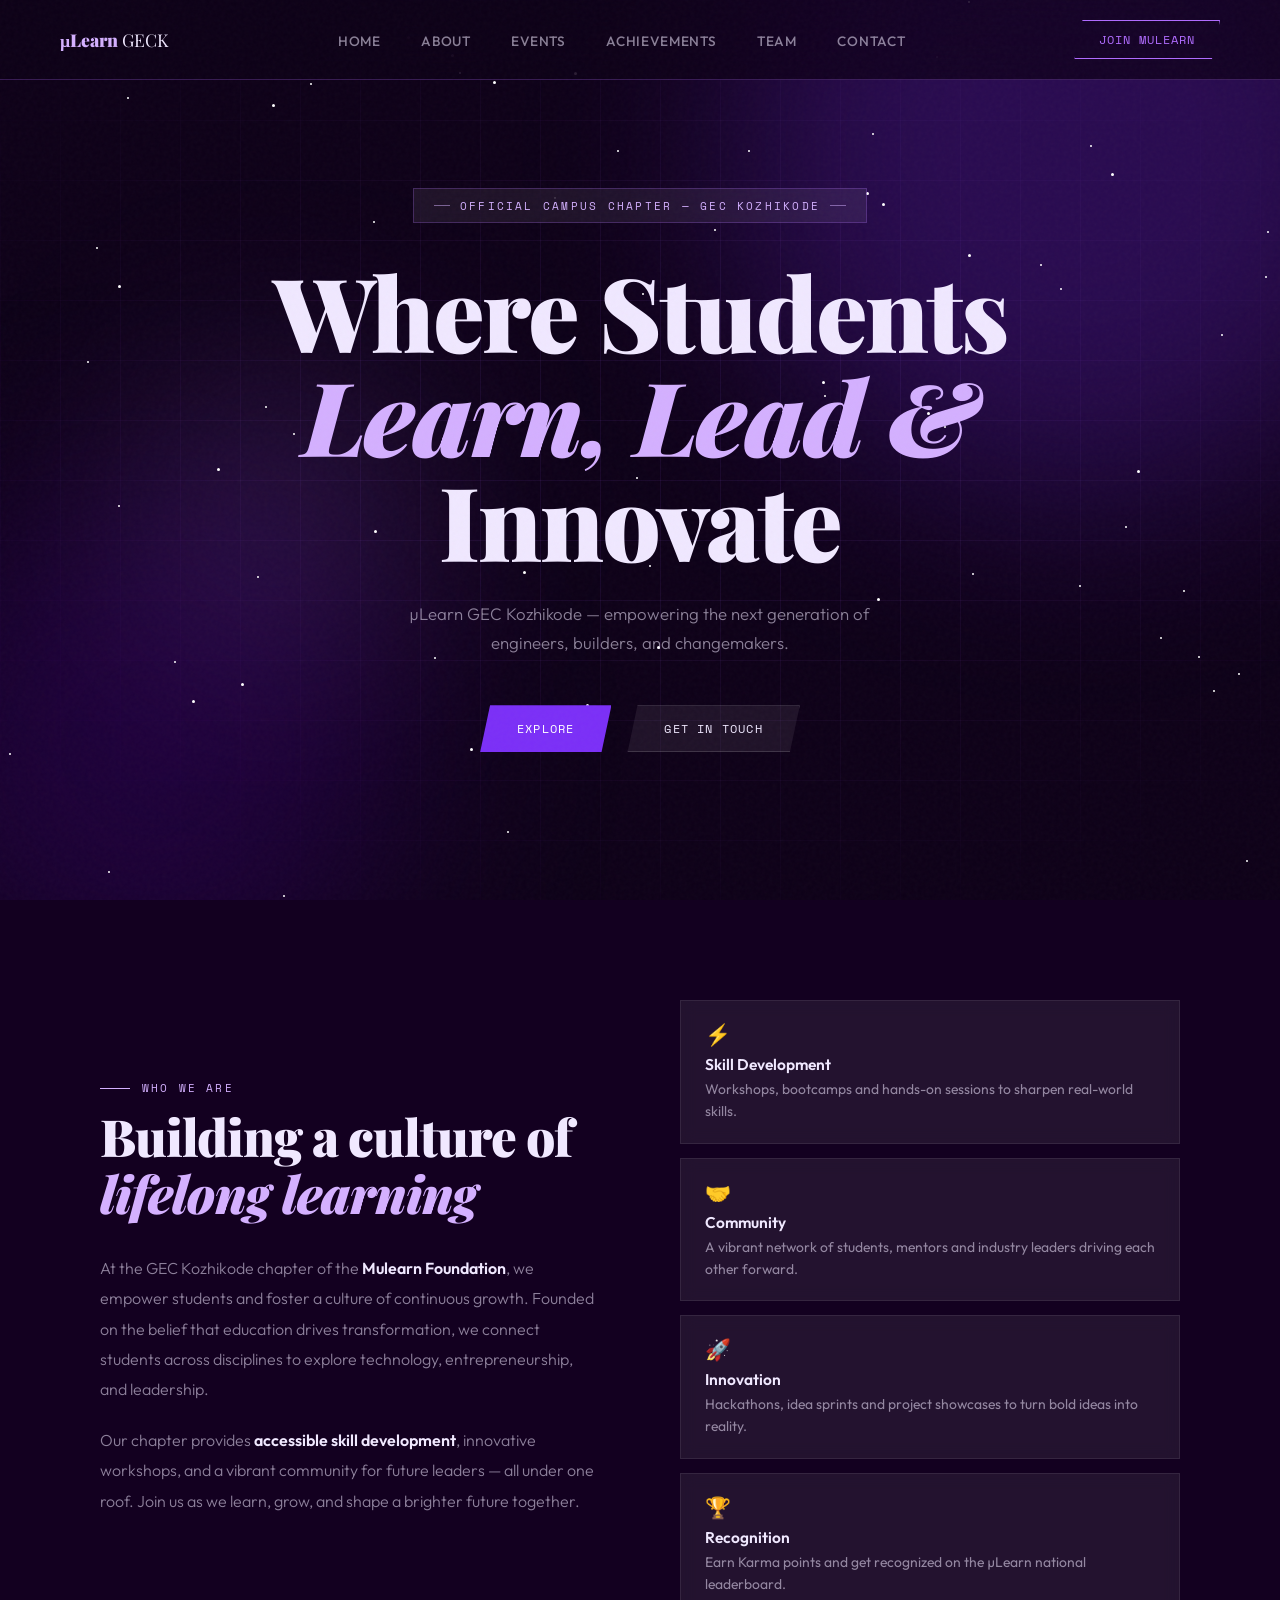
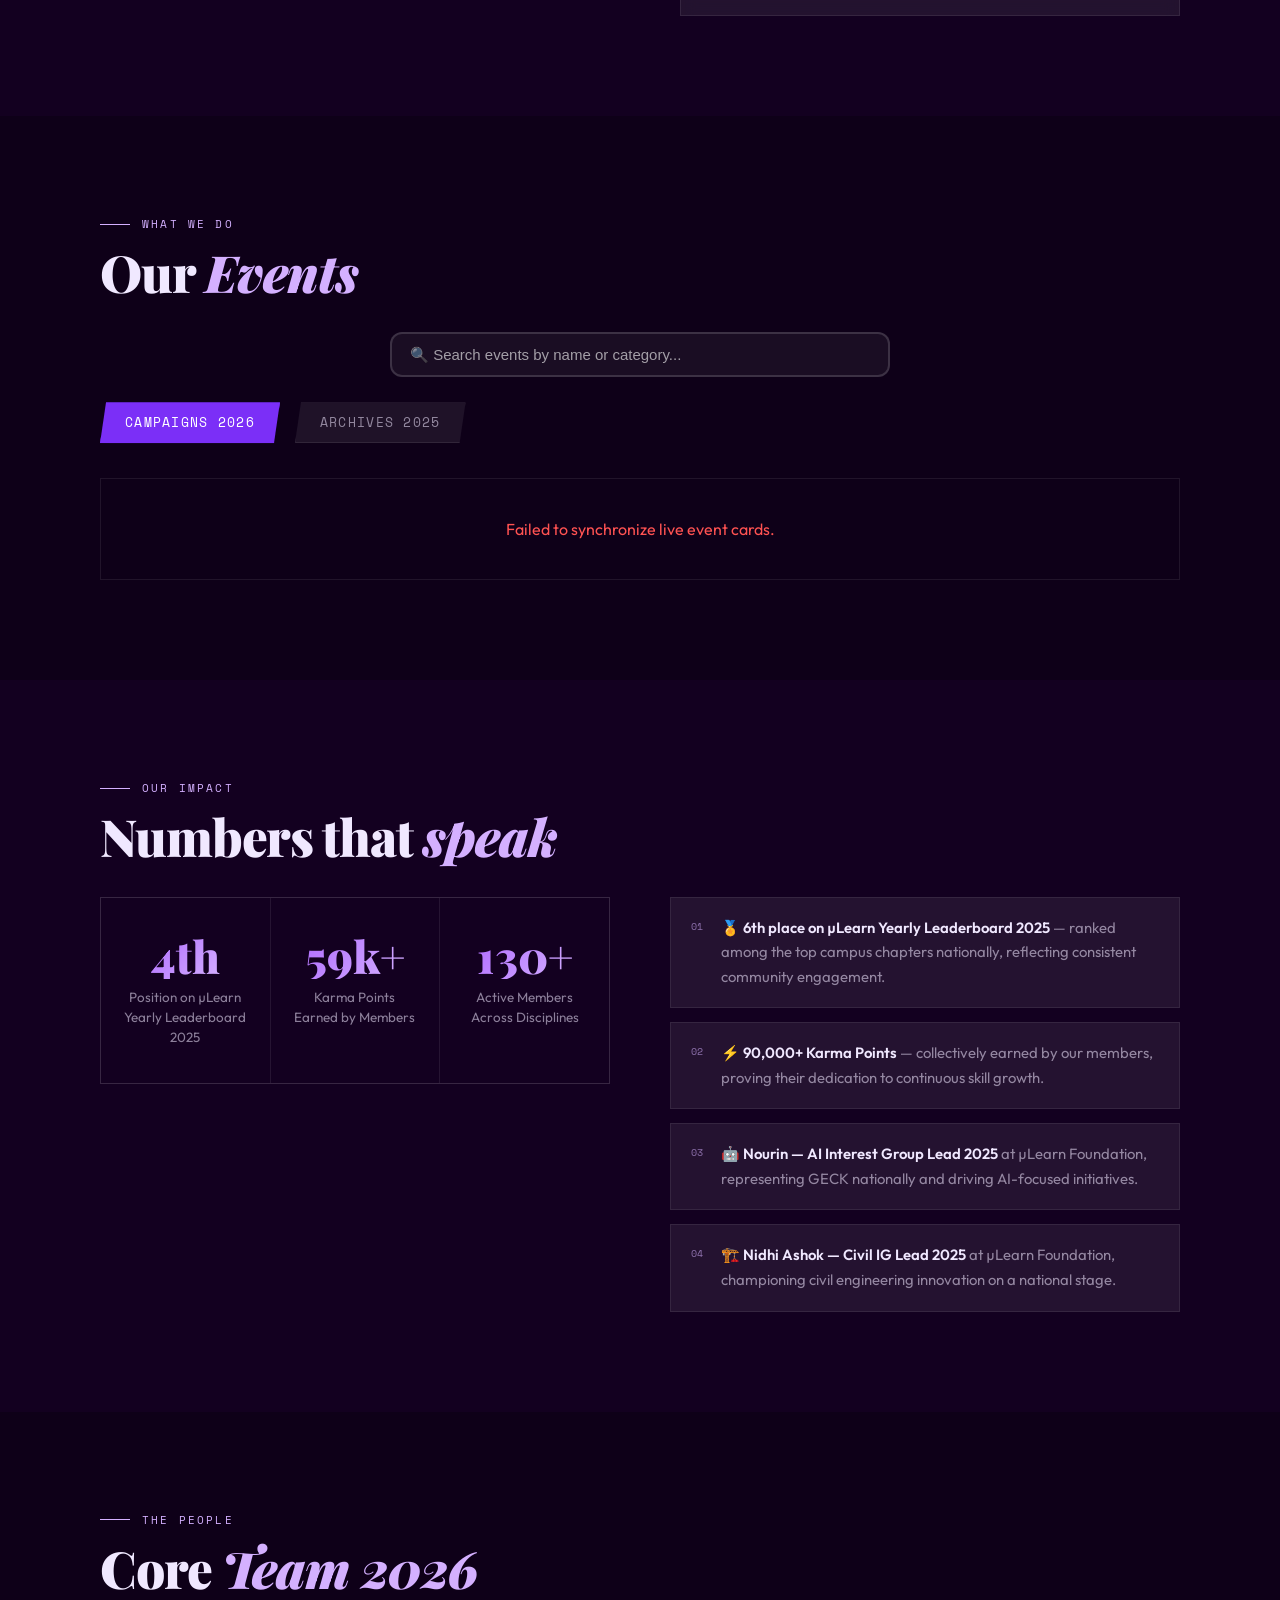
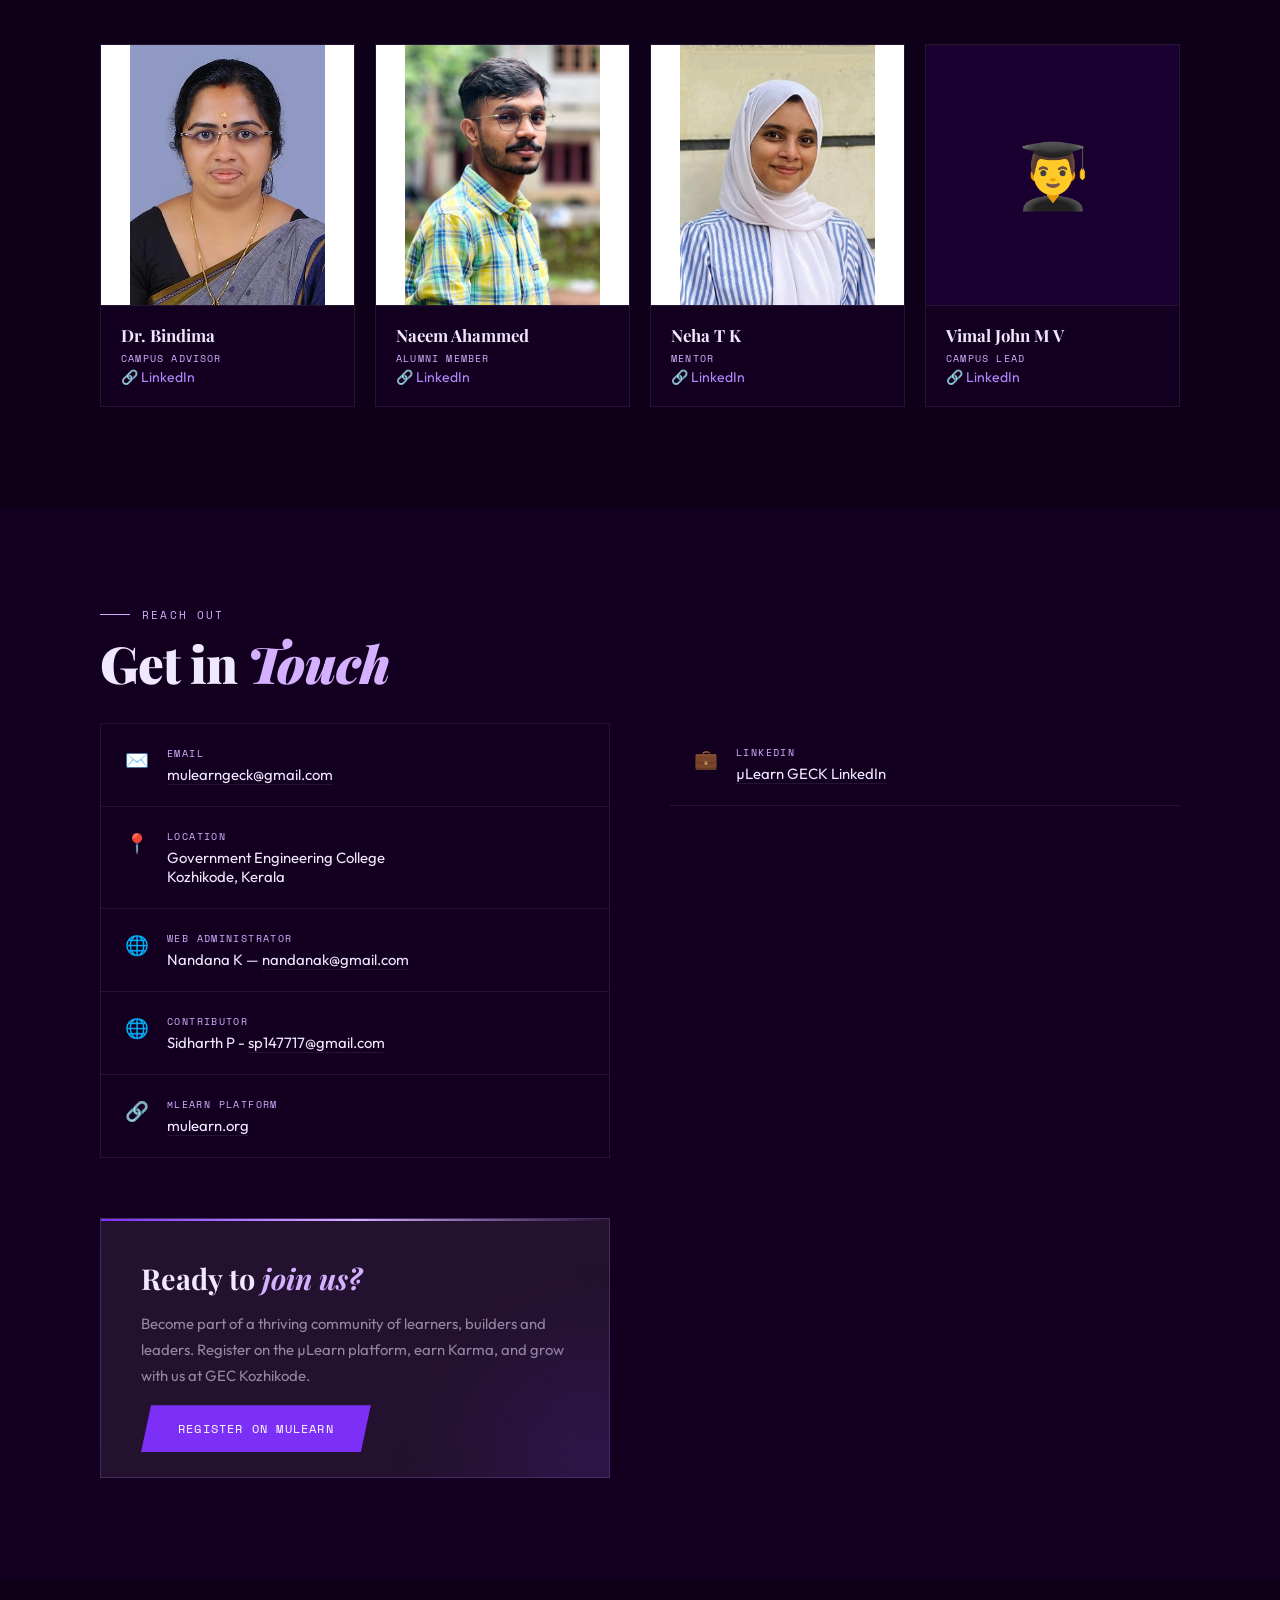
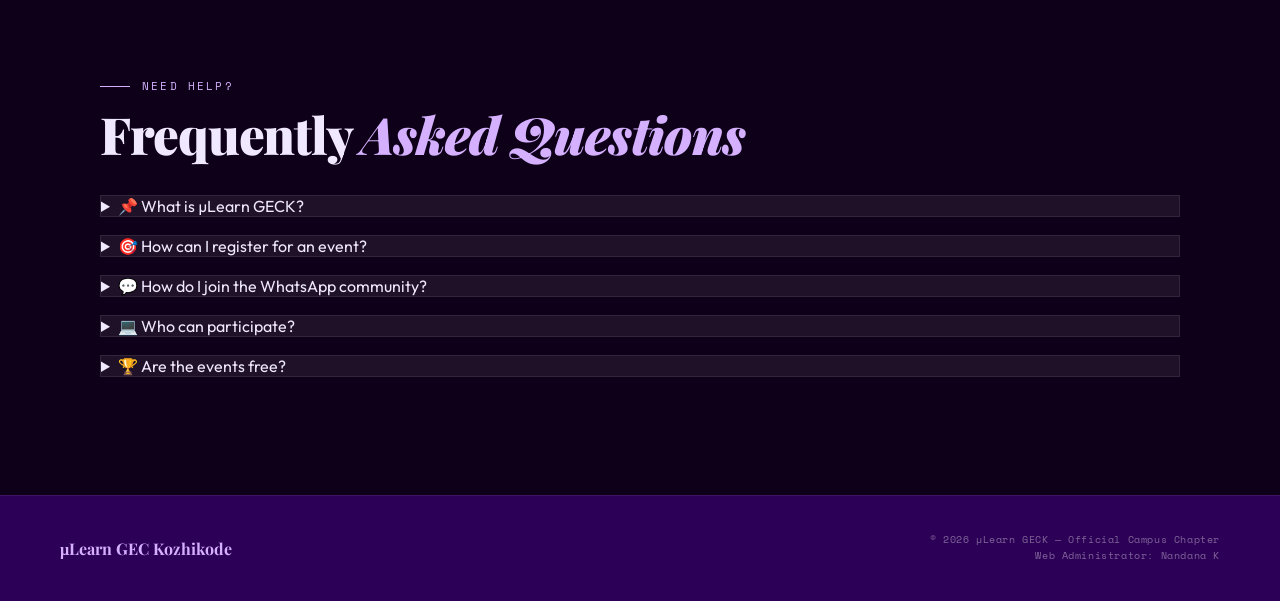
==== commit 4cd76506: "Update index.html" ====
--- a/index.html
+++ b/index.html
@@ -299,17 +299,7 @@
     </div>
   </div>
         </div>
-        <div class="contact-item reveal">
-  <div class="contact-icon">📝</div>
-  <div>
-    <div class="contact-label">Contact Form</div>
-    <div class="contact-value">
-      <a href="https://google.com" target="_blank">
-        Fill the Contact Form
-      </a>
-    </div>
-  </div>
-</div>
+        
         <div class="join-box reveal" style="transition-delay:0.2s">
           <h3>Ready to <span>join us?</span></h3>
           <p>Become part of a thriving community of learners, builders and leaders. Register on the µLearn platform, earn Karma, and grow with us at GEC Kozhikode.</p>
